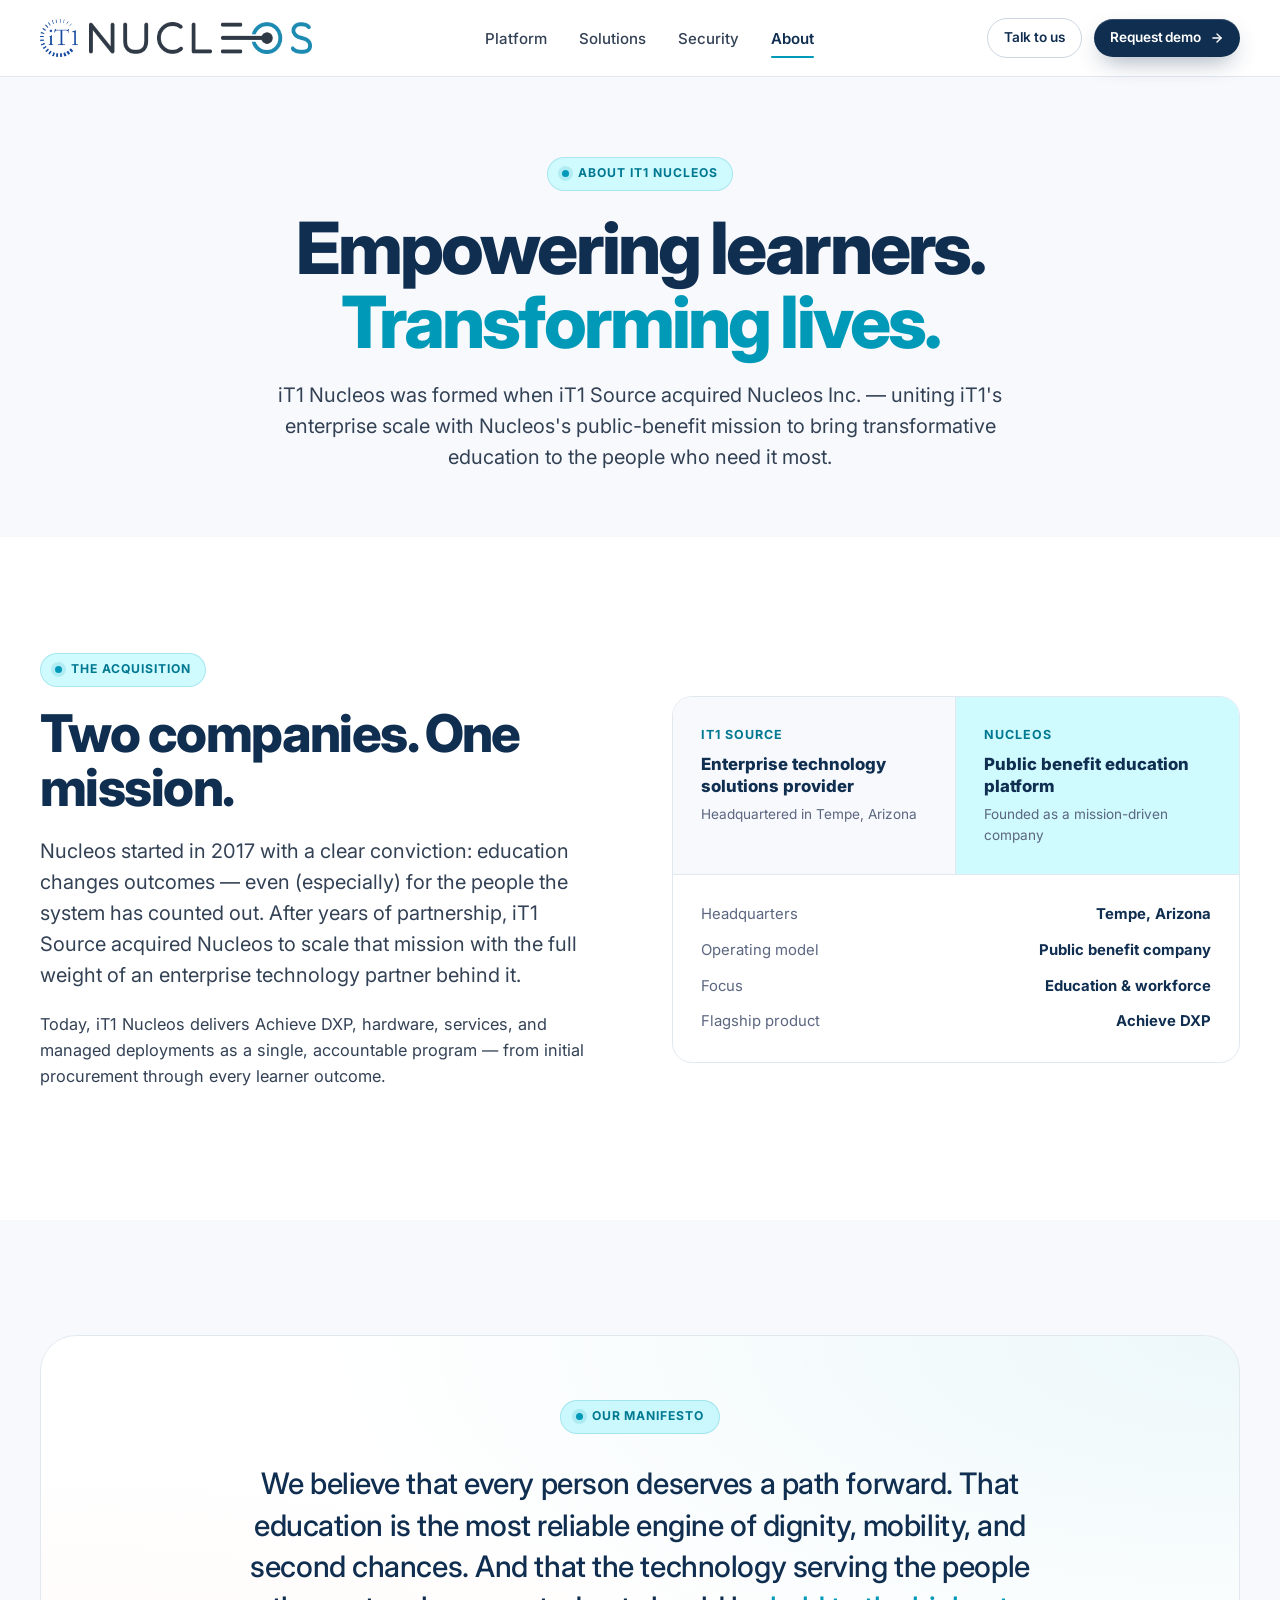
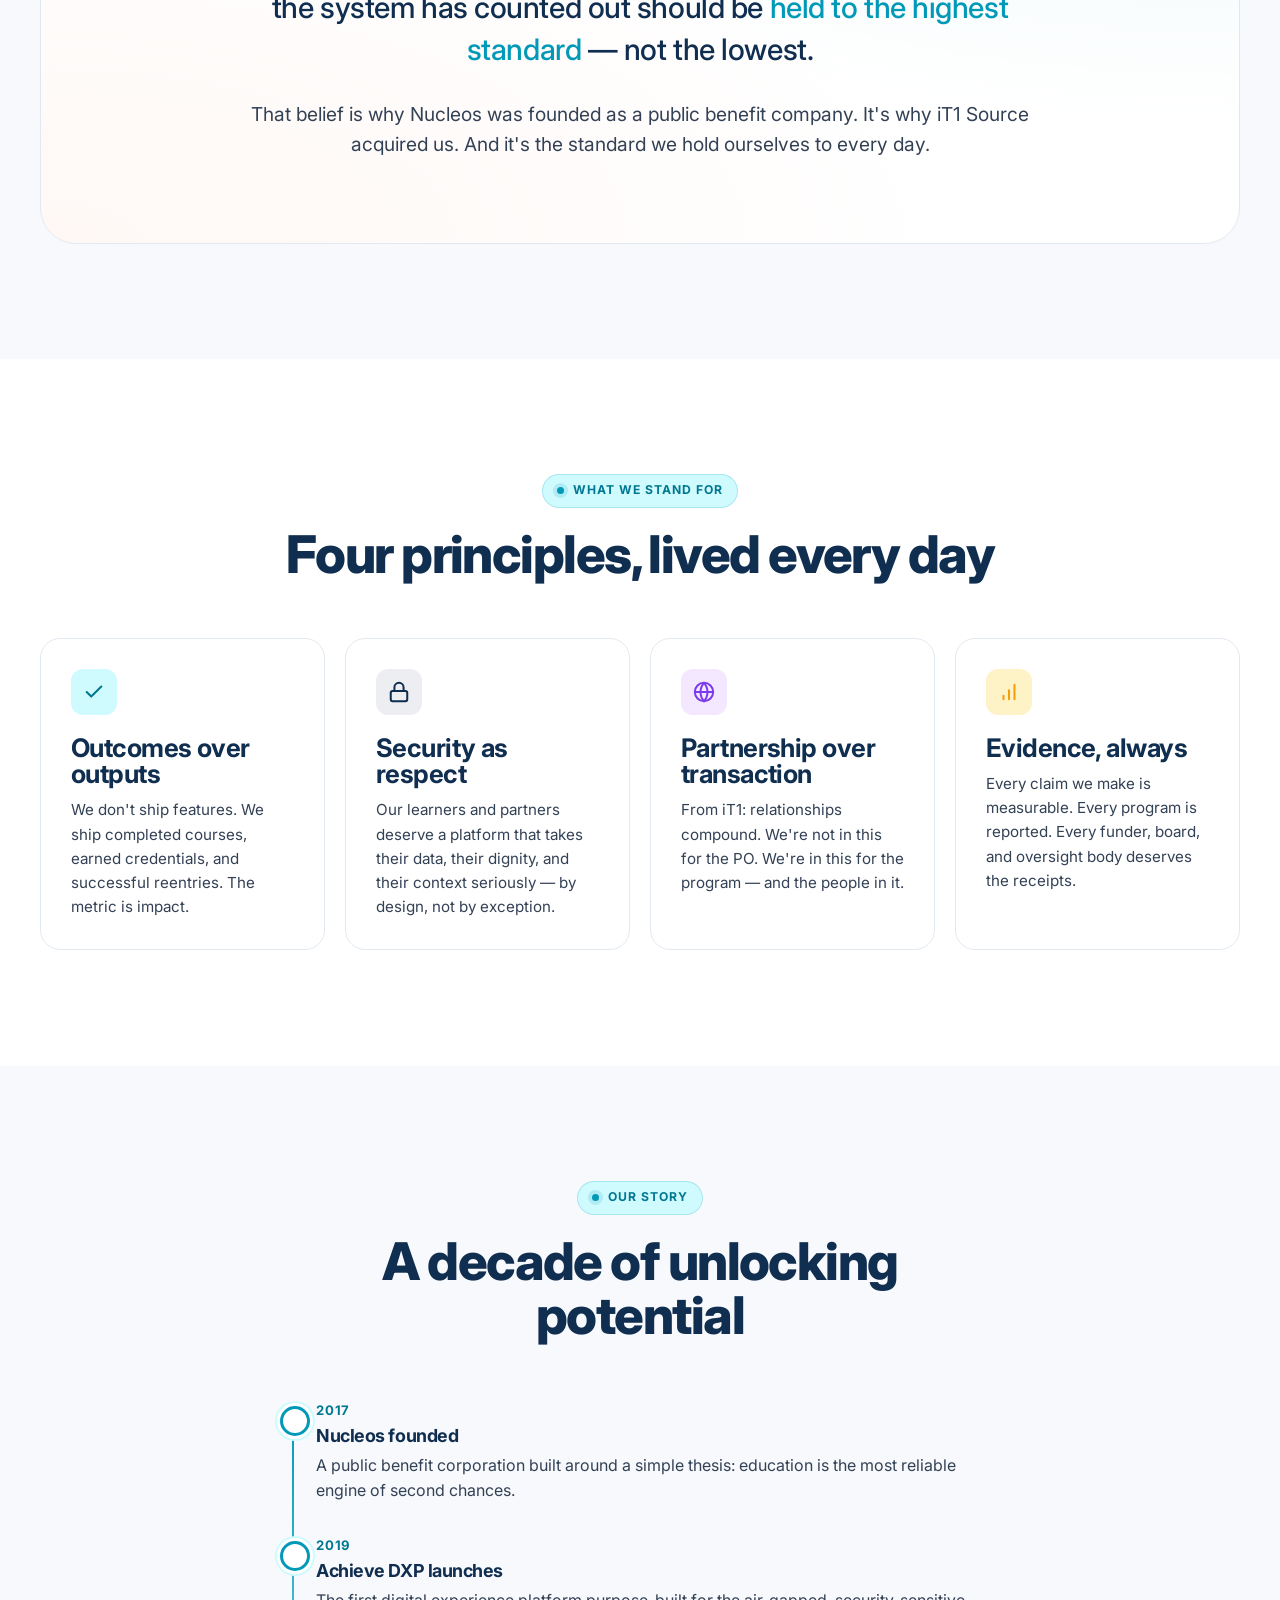
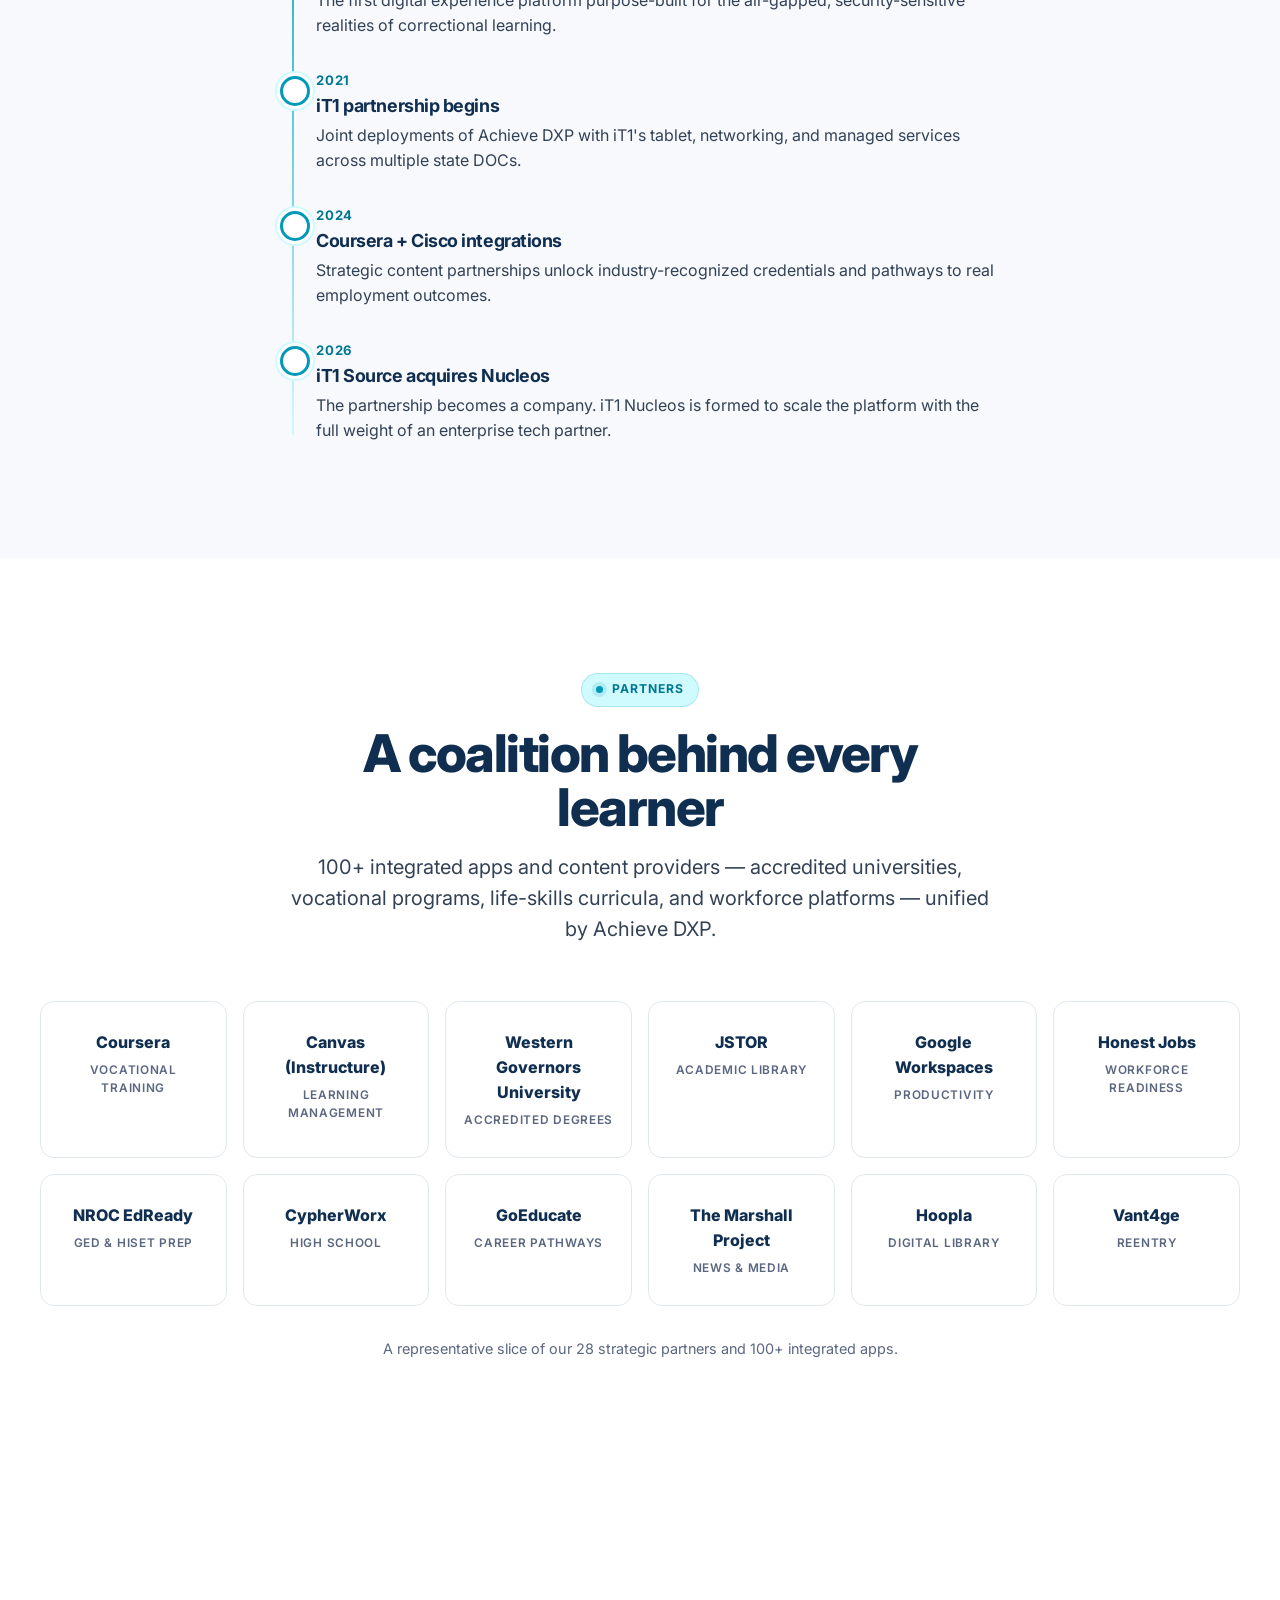
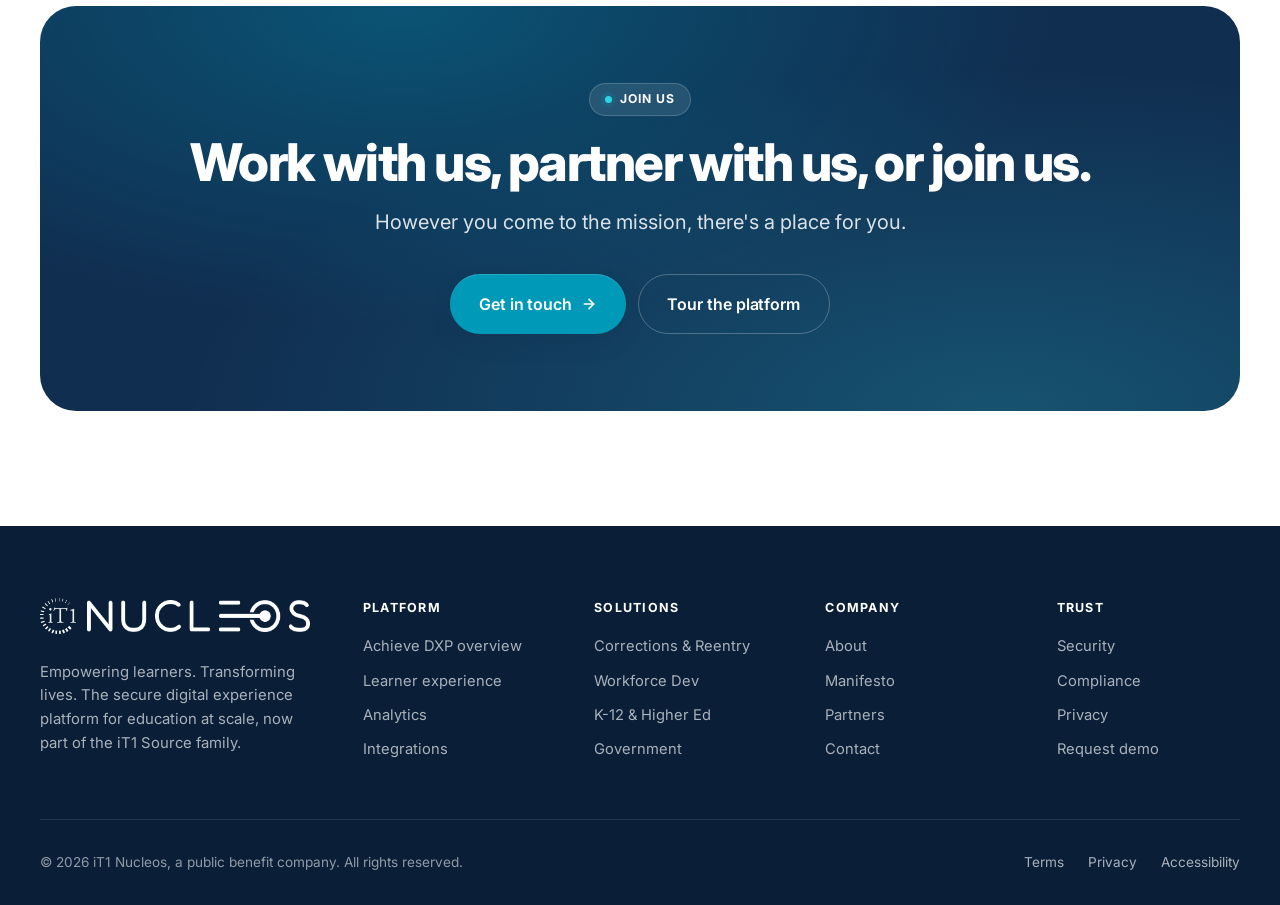
==== about.html @ 2f6cac0c "Initial commit: iT1 Nucleos marketing site - 6 pages (home, platform, solutions, security, about, co" ====
<!doctype html>
<html lang="en">
<head>
<meta charset="utf-8" />
<meta name="viewport" content="width=device-width, initial-scale=1" />
<title>About — iT1 Nucleos</title>
<meta name="description" content="iT1 Nucleos was formed when iT1 Source acquired Nucleos Inc. — combining enterprise scale with a public-benefit mission." />
<link rel="preconnect" href="https://fonts.googleapis.com" />
<link rel="preconnect" href="https://fonts.gstatic.com" crossorigin />
<link rel="stylesheet" href="https://fonts.googleapis.com/css2?family=Inter:wght@400;500;600;700;800&display=swap" />
<link rel="stylesheet" href="assets/css/styles.css" />
<link rel="icon" type="image/png" href="assets/images/nucleos-logo-official.png" />
</head>
<body>
<div class="nav-wrap">
  <nav class="container nav" aria-label="Primary">
    <a class="brand" href="index.html" aria-label="iT1 Nucleos">
      <img class="brand-it1" src="assets/images/it1-logo.png" alt="iT1" />
      <img class="brand-logo" src="assets/images/nucleos-logo-official.png" alt="Nucleos" />
    </a>
    <ul class="nav-links">
      <li><a href="platform.html">Platform</a></li>
      <li><a href="solutions.html">Solutions</a></li>
      <li><a href="security.html">Security</a></li>
      <li><a href="about.html" class="active">About</a></li>
    </ul>
    <div class="nav-cta">
      <a class="btn btn-ghost btn-sm" href="contact.html">Talk to us</a>
      <a class="btn btn-primary btn-sm" href="contact.html#demo">Request demo
        <svg class="arrow" width="14" height="14" viewBox="0 0 24 24" fill="none" stroke="currentColor" stroke-width="2.4" stroke-linecap="round" stroke-linejoin="round"><line x1="5" y1="12" x2="19" y2="12"/><polyline points="12 5 19 12 12 19"/></svg>
      </a>
      <button class="menu-toggle" data-menu-toggle aria-label="Open menu">
        <svg width="20" height="20" viewBox="0 0 24 24" fill="none" stroke="currentColor" stroke-width="2.4" stroke-linecap="round"><line x1="3" y1="6" x2="21" y2="6"/><line x1="3" y1="12" x2="21" y2="12"/><line x1="3" y1="18" x2="21" y2="18"/></svg>
      </button>
    </div>
  </nav>
</div>

<aside class="mobile-panel" data-mobile-panel>
  <button class="close" data-mobile-close aria-label="Close menu">
    <svg width="20" height="20" viewBox="0 0 24 24" fill="none" stroke="currentColor" stroke-width="2.4" stroke-linecap="round"><line x1="18" y1="6" x2="6" y2="18"/><line x1="6" y1="6" x2="18" y2="18"/></svg>
  </button>
  <a href="platform.html">Platform</a>
  <a href="solutions.html">Solutions</a>
  <a href="security.html">Security</a>
  <a href="about.html">About</a>
  <a href="contact.html">Contact</a>
  <a class="btn btn-primary" href="contact.html#demo">Request demo</a>
</aside>
<section class="page-head">
  <div class="container">
    <span class="eyebrow"><span class="dot"></span> About iT1 Nucleos</span>
    <h1 style="margin-top:1.25rem">Empowering learners.<br/><span class="teal">Transforming lives.</span></h1>
    <p class="lead">iT1 Nucleos was formed when iT1 Source acquired Nucleos Inc. — uniting iT1's enterprise scale with Nucleos's public-benefit mission to bring transformative education to the people who need it most.</p>
  </div>
</section>

<section class="section">
  <div class="container">
    <div class="split reveal">
      <div>
        <span class="eyebrow"><span class="dot"></span> The acquisition</span>
        <h2 style="margin-top:1.25rem">Two companies. One mission.</h2>
        <p class="lead" style="margin-top:1.25rem">Nucleos started in 2017 with a clear conviction: education changes outcomes — even (especially) for the people the system has counted out. After years of partnership, iT1 Source acquired Nucleos to scale that mission with the full weight of an enterprise technology partner behind it.</p>
        <p style="color:var(--ink-soft);margin-top:1.25rem;font-size:1.02rem;line-height:1.6">Today, iT1 Nucleos delivers Achieve DXP, hardware, services, and managed deployments as a single, accountable program — from initial procurement through every learner outcome.</p>
      </div>

      <div class="card" style="padding:0;overflow:hidden">
        <div style="display:grid;grid-template-columns:1fr 1fr;border-bottom:1px solid var(--line)">
          <div style="padding:1.75rem;border-right:1px solid var(--line);background:var(--bg-soft)">
            <div style="font-size:0.78rem;color:var(--brand-teal-deep);font-weight:700;letter-spacing:0.08em;text-transform:uppercase;margin-bottom:0.6rem">iT1 Source</div>
            <div style="font-weight:800;color:var(--navy);font-size:1.05rem;line-height:1.3">Enterprise technology solutions provider</div>
            <div style="color:var(--ink-mute);font-size:0.85rem;margin-top:0.4rem">Headquartered in Tempe, Arizona</div>
          </div>
          <div style="padding:1.75rem;background:var(--brand-teal-tint)">
            <div style="font-size:0.78rem;color:var(--brand-teal-deep);font-weight:700;letter-spacing:0.08em;text-transform:uppercase;margin-bottom:0.6rem">Nucleos</div>
            <div style="font-weight:800;color:var(--navy);font-size:1.05rem;line-height:1.3">Public benefit education platform</div>
            <div style="color:var(--ink-mute);font-size:0.85rem;margin-top:0.4rem">Founded as a mission-driven company</div>
          </div>
        </div>
        <div style="padding:1.75rem;display:flex;flex-direction:column;gap:0.8rem">
          <div style="display:flex;justify-content:space-between;font-size:0.93rem"><span class="text-mute">Headquarters</span><span style="font-weight:700;color:var(--navy)">Tempe, Arizona</span></div>
          <div style="display:flex;justify-content:space-between;font-size:0.93rem"><span class="text-mute">Operating model</span><span style="font-weight:700;color:var(--navy)">Public benefit company</span></div>
          <div style="display:flex;justify-content:space-between;font-size:0.93rem"><span class="text-mute">Focus</span><span style="font-weight:700;color:var(--navy)">Education &amp; workforce</span></div>
          <div style="display:flex;justify-content:space-between;font-size:0.93rem"><span class="text-mute">Flagship product</span><span style="font-weight:700;color:var(--navy)">Achieve DXP</span></div>
        </div>
      </div>
    </div>
  </div>
</section>

<section class="section bg-soft" id="manifesto">
  <div class="container">
    <div class="showcase reveal" style="text-align:center;background:white">
      <span class="eyebrow"><span class="dot"></span> Our manifesto</span>
      <div style="max-width:780px;margin:1.5rem auto 0;position:relative">
        <p style="font-size:clamp(1.3rem, 2.6vw, 1.85rem);line-height:1.4;font-weight:500;letter-spacing:-0.015em;color:var(--navy)">
          We believe that every person deserves a path forward. That education is the most reliable engine of dignity, mobility, and second chances. And that the technology serving the people the system has counted out should be <span class="teal">held to the highest standard</span> — not the lowest.
        </p>
        <p style="font-size:clamp(1.05rem, 2vw, 1.2rem);line-height:1.55;color:var(--ink-soft);margin-top:1.5rem">
          That belief is why Nucleos was founded as a public benefit company. It's why iT1 Source acquired us. And it's the standard we hold ourselves to every day.
        </p>
      </div>
    </div>
  </div>
</section>

<section class="section">
  <div class="container">
    <div class="section-head reveal">
      <span class="eyebrow"><span class="dot"></span> What we stand for</span>
      <h2 style="margin-top:1.25rem">Four principles, lived every day</h2>
    </div>

    <div class="cards cards-4 reveal">
      <article class="card"><div class="card-icon"><svg width="22" height="22" viewBox="0 0 24 24" fill="none" stroke="currentColor" stroke-width="2.2" stroke-linecap="round" stroke-linejoin="round"><polyline points="20 6 9 17 4 12"/></svg></div><h3>Outcomes over outputs</h3><p>We don't ship features. We ship completed courses, earned credentials, and successful reentries. The metric is impact.</p></article>
      <article class="card"><div class="card-icon navy"><svg width="22" height="22" viewBox="0 0 24 24" fill="none" stroke="currentColor" stroke-width="2.2" stroke-linecap="round" stroke-linejoin="round"><rect x="3" y="11" width="18" height="11" rx="2"/><path d="M7 11V7a5 5 0 0110 0v4"/></svg></div><h3>Security as respect</h3><p>Our learners and partners deserve a platform that takes their data, their dignity, and their context seriously — by design, not by exception.</p></article>
      <article class="card"><div class="card-icon violet"><svg width="22" height="22" viewBox="0 0 24 24" fill="none" stroke="currentColor" stroke-width="2.2" stroke-linecap="round" stroke-linejoin="round"><circle cx="12" cy="12" r="10"/><path d="M2 12h20"/><path d="M12 2a15 15 0 010 20"/><path d="M12 2a15 15 0 000 20"/></svg></div><h3>Partnership over transaction</h3><p>From iT1: relationships compound. We're not in this for the PO. We're in this for the program — and the people in it.</p></article>
      <article class="card"><div class="card-icon gold"><svg width="22" height="22" viewBox="0 0 24 24" fill="none" stroke="currentColor" stroke-width="2.2" stroke-linecap="round" stroke-linejoin="round"><line x1="12" y1="20" x2="12" y2="10"/><line x1="18" y1="20" x2="18" y2="4"/><line x1="6" y1="20" x2="6" y2="16"/></svg></div><h3>Evidence, always</h3><p>Every claim we make is measurable. Every program is reported. Every funder, board, and oversight body deserves the receipts.</p></article>
    </div>
  </div>
</section>

<section class="section bg-soft">
  <div class="container">
    <div class="section-head reveal">
      <span class="eyebrow"><span class="dot"></span> Our story</span>
      <h2 style="margin-top:1.25rem">A decade of unlocking potential</h2>
    </div>

    <div style="max-width:720px;margin:0 auto" class="reveal">
      <div class="timeline">
        <div class="tl-item"><div class="tl-date">2017</div><h4>Nucleos founded</h4><p>A public benefit corporation built around a simple thesis: education is the most reliable engine of second chances.</p></div>
        <div class="tl-item"><div class="tl-date">2019</div><h4>Achieve DXP launches</h4><p>The first digital experience platform purpose-built for the air-gapped, security-sensitive realities of correctional learning.</p></div>
        <div class="tl-item"><div class="tl-date">2021</div><h4>iT1 partnership begins</h4><p>Joint deployments of Achieve DXP with iT1's tablet, networking, and managed services across multiple state DOCs.</p></div>
        <div class="tl-item"><div class="tl-date">2024</div><h4>Coursera + Cisco integrations</h4><p>Strategic content partnerships unlock industry-recognized credentials and pathways to real employment outcomes.</p></div>
        <div class="tl-item"><div class="tl-date">2026</div><h4>iT1 Source acquires Nucleos</h4><p>The partnership becomes a company. iT1 Nucleos is formed to scale the platform with the full weight of an enterprise tech partner.</p></div>
      </div>
    </div>
  </div>
</section>

<section class="section" id="partners">
  <div class="container">
    <div class="section-head" data-reveal="up">
      <span class="eyebrow"><span class="dot"></span> Partners</span>
      <h2 style="margin-top:1.25rem">A coalition behind every learner</h2>
      <p class="lead">100+ integrated apps and content providers — accredited universities, vocational programs, life-skills curricula, and workforce platforms — unified by Achieve DXP.</p>
    </div>
    <div class="partners-grid" data-stagger>
      <div class="partner"><div class="p-name">Coursera</div><div class="p-type">Vocational training</div></div>
      <div class="partner"><div class="p-name">Canvas (Instructure)</div><div class="p-type">Learning management</div></div>
      <div class="partner"><div class="p-name">Western Governors University</div><div class="p-type">Accredited degrees</div></div>
      <div class="partner"><div class="p-name">JSTOR</div><div class="p-type">Academic library</div></div>
      <div class="partner"><div class="p-name">Google Workspaces</div><div class="p-type">Productivity</div></div>
      <div class="partner"><div class="p-name">Honest Jobs</div><div class="p-type">Workforce readiness</div></div>
      <div class="partner"><div class="p-name">NROC EdReady</div><div class="p-type">GED &amp; HiSET prep</div></div>
      <div class="partner"><div class="p-name">CypherWorx</div><div class="p-type">High school</div></div>
      <div class="partner"><div class="p-name">GoEducate</div><div class="p-type">Career pathways</div></div>
      <div class="partner"><div class="p-name">The Marshall Project</div><div class="p-type">News &amp; media</div></div>
      <div class="partner"><div class="p-name">Hoopla</div><div class="p-type">Digital library</div></div>
      <div class="partner"><div class="p-name">Vant4ge</div><div class="p-type">Reentry</div></div>
    </div>
    <p style="text-align:center;margin-top:2rem;color:var(--ink-mute);font-size:0.9rem">A representative slice of our 28 strategic partners and 100+ integrated apps.</p>
  </div>
</section>

<section class="section">
  <div class="container">
    <div class="cta-banner reveal">
      <span class="eyebrow"><span class="dot"></span> Join us</span>
      <h2 style="margin-top:1.25rem">Work with us, partner with us, or join us.</h2>
      <p class="lead">However you come to the mission, there's a place for you.</p>
      <div class="cta-actions">
        <a class="btn btn-primary btn-lg" href="contact.html">Get in touch <svg class="arrow" width="16" height="16" viewBox="0 0 24 24" fill="none" stroke="currentColor" stroke-width="2.4" stroke-linecap="round" stroke-linejoin="round"><line x1="5" y1="12" x2="19" y2="12"/><polyline points="12 5 19 12 12 19"/></svg></a>
        <a class="btn btn-ghost btn-lg" href="platform.html">Tour the platform</a>
      </div>
    </div>
  </div>
</section>
<footer class="footer">
  <div class="container">
    <div class="footer-grid">
      <div class="footer-brand">
        <a class="brand" href="index.html" aria-label="iT1 Nucleos">
          <img class="brand-it1" src="assets/images/it1-logo.png" alt="iT1" />
          <img class="brand-logo" src="assets/images/nucleos-logo-official.png" alt="Nucleos" />
        </a>
        <p>Empowering learners. Transforming lives. The secure digital experience platform for education at scale, now part of the iT1 Source family.</p>
      </div>
      <div class="footer-col"><h5>Platform</h5><ul><li><a href="platform.html">Achieve DXP overview</a></li><li><a href="platform.html#learner">Learner experience</a></li><li><a href="platform.html#analytics">Analytics</a></li><li><a href="platform.html#integrations">Integrations</a></li></ul></div>
      <div class="footer-col"><h5>Solutions</h5><ul><li><a href="solutions.html#corrections">Corrections &amp; Reentry</a></li><li><a href="solutions.html#workforce">Workforce Dev</a></li><li><a href="solutions.html#education">K-12 &amp; Higher Ed</a></li><li><a href="solutions.html#government">Government</a></li></ul></div>
      <div class="footer-col"><h5>Company</h5><ul><li><a href="about.html">About</a></li><li><a href="about.html#manifesto">Manifesto</a></li><li><a href="about.html#partners">Partners</a></li><li><a href="contact.html">Contact</a></li></ul></div>
      <div class="footer-col"><h5>Trust</h5><ul><li><a href="security.html">Security</a></li><li><a href="security.html#compliance">Compliance</a></li><li><a href="security.html#privacy">Privacy</a></li><li><a href="contact.html#demo">Request demo</a></li></ul></div>
    </div>
    <div class="footer-bottom"><span>&copy; 2026 iT1 Nucleos, a public benefit company. All rights reserved.</span><div class="legal"><a href="#">Terms</a><a href="#">Privacy</a><a href="#">Accessibility</a></div></div>
  </div>
</footer>

<script src="assets/js/main.js"></script>
</body>
</html>
---- assets/css/styles.css ----
/* =============================================================
   iT1 Nucleos — Modern Design System
   Bright, trustworthy, mission-driven
   ============================================================= */

:root {
  /* Backgrounds */
  --bg: #ffffff;
  --bg-soft: #f7f9fc;
  --bg-muted: #eef2f7;
  --bg-tint: #ecfeff;

  /* Text */
  --ink: #0b1220;
  --ink-2: #1e293b;
  --ink-soft: #334155;
  --ink-mute: #5b6680;
  --ink-faint: #94a3b8;

  /* Brand — Nucleos teal */
  --teal: #0099b8;
  --teal-deep: #007891;
  --teal-soft: #2dd4e5;
  --teal-tint: #cffafe;

  /* Brand — Achieve DXP */
  --dxp-teal: #119a96;
  --dxp-orange: #ef6c3a;
  --dxp-orange-soft: #f9a26c;

  /* Navy */
  --navy: #102e50;
  --navy-2: #1c3f6b;
  --navy-deep: #0a1f37;

  /* Accents */
  --emerald: #10b981;
  --rose: #f43f5e;
  --violet: #7c3aed;
  --amber: #f59e0b;

  /* Lines & shadows */
  --line: #e2e8f0;
  --line-strong: #cbd5e1;
  --shadow-xs: 0 1px 2px rgba(15, 23, 42, 0.04);
  --shadow-sm: 0 1px 3px rgba(15, 23, 42, 0.06), 0 1px 2px rgba(15, 23, 42, 0.04);
  --shadow: 0 6px 16px -4px rgba(15, 23, 42, 0.08), 0 2px 4px rgba(15, 23, 42, 0.04);
  --shadow-md: 0 12px 30px -8px rgba(15, 23, 42, 0.12), 0 4px 8px -2px rgba(15, 23, 42, 0.06);
  --shadow-lg: 0 25px 50px -12px rgba(16, 46, 80, 0.22);
  --shadow-xl: 0 35px 70px -18px rgba(16, 46, 80, 0.32);

  /* Gradients */
  --grad-hero: radial-gradient(ellipse 80% 50% at 70% 0%, rgba(0, 153, 184, 0.08), transparent 70%),
               radial-gradient(ellipse 60% 50% at 0% 60%, rgba(239, 108, 58, 0.05), transparent 70%);
  --grad-warm: linear-gradient(135deg, #ef6c3a 0%, #f59e0b 100%);
  --grad-teal: linear-gradient(135deg, #2dd4e5 0%, #0099b8 100%);
  --grad-navy: linear-gradient(135deg, #102e50 0%, #1c3f6b 100%);

  /* Shape */
  --r-xs: 6px;
  --r-sm: 10px;
  --r-md: 14px;
  --r-lg: 20px;
  --r-xl: 28px;
  --r-2xl: 36px;

  /* Layout */
  --container: 1280px;
  --container-narrow: 980px;
  --pad: clamp(1.25rem, 4vw, 2.5rem);

  /* Type */
  --font-sans: "Inter", system-ui, -apple-system, "Segoe UI", Roboto, sans-serif;
  --font-display: "Inter", system-ui, sans-serif;
}

* { box-sizing: border-box; }
html { scroll-behavior: smooth; }

body {
  margin: 0;
  font-family: var(--font-sans);
  background: var(--bg);
  color: var(--ink);
  -webkit-font-smoothing: antialiased;
  text-rendering: optimizeLegibility;
  line-height: 1.55;
  overflow-x: hidden;
}

img, svg { max-width: 100%; display: block; }
a { color: var(--teal); text-decoration: none; transition: color 160ms; }
a:hover { color: var(--teal-deep); }
button { font-family: inherit; cursor: pointer; }
::selection { background: var(--teal-tint); color: var(--navy); }

/* =============================================================
   LAYOUT
   ============================================================= */
.container {
  width: 100%;
  max-width: var(--container);
  margin: 0 auto;
  padding-inline: var(--pad);
}
.container-narrow {
  width: 100%;
  max-width: var(--container-narrow);
  margin: 0 auto;
  padding-inline: var(--pad);
}

.section {
  padding-block: clamp(4rem, 9vw, 7.5rem);
  position: relative;
}
.section-tight { padding-block: clamp(2.5rem, 5vw, 4rem); }
.bg-soft { background: var(--bg-soft); }
.bg-tint { background: var(--bg-tint); }
.bg-navy { background: var(--navy); color: white; }

/* =============================================================
   NAV
   ============================================================= */
.nav-wrap {
  position: sticky;
  top: 0;
  z-index: 100;
  background: rgba(255, 255, 255, 0.88);
  backdrop-filter: saturate(180%) blur(20px);
  -webkit-backdrop-filter: saturate(180%) blur(20px);
  border-bottom: 1px solid var(--line);
}

.nav {
  display: flex;
  align-items: center;
  justify-content: space-between;
  height: 76px;
  gap: 2rem;
}

.brand {
  display: inline-flex;
  align-items: center;
  gap: 0.7rem;
  text-decoration: none;
  color: var(--navy);
}

.brand-tag {
  display: inline-flex;
  align-items: center;
  padding: 0.36rem 0.6rem;
  background: var(--navy);
  color: white;
  border-radius: 6px;
  font-weight: 800;
  font-size: 0.7rem;
  letter-spacing: 0.14em;
  text-transform: uppercase;
  line-height: 1;
  flex-shrink: 0;
}

.brand-logo { height: 32px; width: auto; display: block; }

.nav-links {
  display: flex;
  gap: 2rem;
  align-items: center;
  list-style: none;
  margin: 0;
  padding: 0;
}

.nav-links a {
  font-size: 0.94rem;
  color: var(--ink-soft);
  font-weight: 500;
  position: relative;
  padding: 0.5rem 0;
}
.nav-links a:hover { color: var(--navy); }
.nav-links a.active { color: var(--navy); font-weight: 600; }
.nav-links a.active::after {
  content: "";
  position: absolute;
  left: 0; right: 0; bottom: -2px;
  height: 2px;
  border-radius: 2px;
  background: var(--teal);
}

.nav-cta { display: flex; gap: 0.75rem; align-items: center; }

.menu-toggle {
  display: none;
  width: 44px; height: 44px;
  border-radius: 10px;
  background: var(--bg-muted);
  border: 1px solid var(--line);
  color: var(--navy);
  align-items: center;
  justify-content: center;
}

/* =============================================================
   BUTTONS
   ============================================================= */
.btn {
  display: inline-flex;
  align-items: center;
  gap: 0.55rem;
  padding: 0.85rem 1.5rem;
  border-radius: 999px;
  font-weight: 600;
  font-size: 0.93rem;
  letter-spacing: -0.005em;
  transition: transform 180ms ease, box-shadow 220ms ease, background 220ms ease, color 200ms;
  border: 0;
  white-space: nowrap;
  text-decoration: none;
}

.btn-primary {
  background: var(--navy);
  color: white;
  box-shadow: 0 1px 0 rgba(255, 255, 255, 0.15) inset, 0 10px 25px -8px rgba(16, 46, 80, 0.45);
}
.btn-primary:hover {
  background: var(--navy-2);
  color: white;
  transform: translateY(-1px);
  box-shadow: 0 1px 0 rgba(255, 255, 255, 0.18) inset, 0 16px 32px -10px rgba(16, 46, 80, 0.55);
}

.btn-teal {
  background: var(--teal);
  color: white;
  box-shadow: 0 10px 25px -8px rgba(0, 153, 184, 0.45);
}
.btn-teal:hover {
  background: var(--teal-deep);
  color: white;
  transform: translateY(-1px);
  box-shadow: 0 16px 32px -10px rgba(0, 153, 184, 0.55);
}

.btn-ghost {
  background: transparent;
  color: var(--navy);
  border: 1px solid var(--line-strong);
}
.btn-ghost:hover {
  background: white;
  color: var(--navy);
  border-color: var(--ink-faint);
  box-shadow: var(--shadow-sm);
}

.btn-lg { padding: 1.05rem 1.8rem; font-size: 1rem; }
.btn-sm { padding: 0.55rem 1rem; font-size: 0.85rem; }
.btn .arrow { transition: transform 220ms; }
.btn:hover .arrow { transform: translateX(3px); }

/* =============================================================
   TYPOGRAPHY
   ============================================================= */
.eyebrow {
  display: inline-flex;
  align-items: center;
  gap: 0.55rem;
  padding: 0.4rem 0.9rem;
  border-radius: 999px;
  background: var(--teal-tint);
  border: 1px solid rgba(0, 153, 184, 0.2);
  color: var(--teal-deep);
  font-size: 0.76rem;
  font-weight: 700;
  letter-spacing: 0.08em;
  text-transform: uppercase;
}

.eyebrow.warm {
  background: #fef3eb;
  border-color: rgba(239, 108, 58, 0.22);
  color: var(--dxp-orange);
}

.eyebrow .dot {
  width: 7px; height: 7px;
  border-radius: 50%;
  background: var(--teal);
  box-shadow: 0 0 0 4px rgba(0, 153, 184, 0.15);
  animation: pulse 2.4s ease-in-out infinite;
}
.eyebrow.warm .dot {
  background: var(--dxp-orange);
  box-shadow: 0 0 0 4px rgba(239, 108, 58, 0.18);
}
@keyframes pulse {
  0%, 100% { opacity: 1; transform: scale(1); }
  50% { opacity: 0.65; transform: scale(1.15); }
}

h1, h2, h3, h4 {
  font-family: var(--font-display);
  font-weight: 800;
  letter-spacing: -0.025em;
  line-height: 1.04;
  margin: 0;
  color: var(--navy);
}

h1 {
  font-size: clamp(2.5rem, 6vw, 4.5rem);
  letter-spacing: -0.04em;
}
h2 {
  font-size: clamp(2rem, 4.6vw, 3.25rem);
  letter-spacing: -0.03em;
  line-height: 1.05;
}
h3 {
  font-size: clamp(1.3rem, 2.4vw, 1.6rem);
  letter-spacing: -0.02em;
  font-weight: 700;
}
h4 {
  font-size: 1.12rem;
  font-weight: 700;
}

.lead {
  font-size: clamp(1.08rem, 1.6vw, 1.25rem);
  color: var(--ink-soft);
  line-height: 1.55;
  max-width: 62ch;
}

.text-mute { color: var(--ink-mute); }
.text-soft { color: var(--ink-soft); }
.teal { color: var(--teal); }
.orange { color: var(--dxp-orange); }
.navy-text { color: var(--navy); }

.brand-gradient {
  background: linear-gradient(135deg, var(--teal) 0%, var(--navy) 70%);
  background-clip: text;
  -webkit-background-clip: text;
  color: transparent;
  -webkit-text-fill-color: transparent;
}

.warm-gradient {
  background: var(--grad-warm);
  background-clip: text;
  -webkit-background-clip: text;
  color: transparent;
  -webkit-text-fill-color: transparent;
}

.section-head {
  max-width: 720px;
  margin: 0 auto 3.5rem;
  text-align: center;
}
.section-head h2 { margin-bottom: 1rem; }
.section-head .lead { margin: 0 auto; }
.section-head.left { text-align: left; margin: 0 0 3rem; }
.section-head.left .lead { margin: 0; }

/* =============================================================
   HERO
   ============================================================= */
.hero {
  position: relative;
  padding-top: clamp(3rem, 7vw, 5.5rem);
  padding-bottom: clamp(4rem, 8vw, 6.5rem);
  overflow: hidden;
  isolation: isolate;
  background: white;
}
.hero::before {
  content: "";
  position: absolute;
  inset: 0;
  background: var(--grad-hero);
  z-index: -2;
}
.hero::after {
  content: "";
  position: absolute;
  inset: 0;
  background-image:
    linear-gradient(rgba(16, 46, 80, 0.04) 1px, transparent 1px),
    linear-gradient(90deg, rgba(16, 46, 80, 0.04) 1px, transparent 1px);
  background-size: 60px 60px;
  mask-image: radial-gradient(ellipse at 50% 30%, black 25%, transparent 70%);
  -webkit-mask-image: radial-gradient(ellipse at 50% 30%, black 25%, transparent 70%);
  z-index: -1;
  opacity: 0.6;
}

.hero-grid {
  display: grid;
  grid-template-columns: 1.08fr 0.92fr;
  gap: clamp(2rem, 5vw, 4.5rem);
  align-items: center;
}

.hero-copy h1 { margin-top: 1.25rem; margin-bottom: 1.5rem; }
.hero-actions {
  display: flex;
  gap: 0.75rem;
  margin-top: 2rem;
  flex-wrap: wrap;
}

.hero-trust {
  display: flex;
  gap: 2rem;
  margin-top: 2.75rem;
  flex-wrap: wrap;
  padding-top: 2rem;
  border-top: 1px solid var(--line);
}

.hero-trust-item {
  display: flex;
  flex-direction: column;
  gap: 0.25rem;
}
.hero-trust-item .num {
  font-size: 1.7rem;
  font-weight: 800;
  letter-spacing: -0.03em;
  color: var(--navy);
  line-height: 1;
}
.hero-trust-item .lbl {
  font-size: 0.78rem;
  color: var(--ink-mute);
  text-transform: uppercase;
  letter-spacing: 0.08em;
  font-weight: 600;
}

/* Hero photo */
.hero-photo {
  position: relative;
  border-radius: var(--r-xl);
  overflow: hidden;
  box-shadow: var(--shadow-xl);
  aspect-ratio: 4 / 5;
  max-width: 540px;
  margin-left: auto;
}
.hero-photo img {
  width: 100%;
  height: 100%;
  object-fit: cover;
}
.hero-photo-overlay {
  position: absolute;
  inset: 0;
  background: linear-gradient(180deg, transparent 50%, rgba(16, 46, 80, 0.65) 100%);
  pointer-events: none;
}
.hero-photo-caption {
  position: absolute;
  left: 1.5rem;
  bottom: 1.5rem;
  right: 1.5rem;
  color: white;
  display: flex;
  align-items: flex-end;
  justify-content: space-between;
  gap: 1rem;
}
.hero-photo-caption .h {
  font-weight: 700;
  font-size: 1rem;
  margin-bottom: 0.2rem;
}
.hero-photo-caption .s {
  font-size: 0.83rem;
  opacity: 0.85;
}

.hero-photo-stat {
  background: white;
  color: var(--navy);
  padding: 0.85rem 1.1rem;
  border-radius: 14px;
  text-align: right;
  box-shadow: var(--shadow);
  min-width: 130px;
}
.hero-photo-stat .num {
  font-size: 1.3rem;
  font-weight: 800;
  color: var(--teal);
  letter-spacing: -0.02em;
  line-height: 1;
}
.hero-photo-stat .lbl {
  font-size: 0.72rem;
  color: var(--ink-mute);
  text-transform: uppercase;
  letter-spacing: 0.06em;
  font-weight: 600;
  margin-top: 0.3rem;
}

/* Floating DXP badge over photo */
.hero-photo-badge {
  position: absolute;
  top: -22px;
  right: -22px;
  background: white;
  border-radius: 16px;
  box-shadow: var(--shadow-lg);
  padding: 0.85rem 1rem;
  display: inline-flex;
  align-items: center;
  gap: 0.55rem;
  z-index: 2;
}
.hero-photo-badge img { height: 26px; width: auto; }

@media (max-width: 900px) {
  .hero-grid { grid-template-columns: 1fr; }
  .hero-photo { max-width: 100%; margin: 2rem auto 0; aspect-ratio: 16 / 11; }
}

/* =============================================================
   PROOF STRIP (logos)
   ============================================================= */
.proof-strip {
  display: grid;
  grid-template-columns: repeat(6, 1fr);
  gap: 2rem;
  align-items: center;
  padding: 2rem 0;
  border-top: 1px solid var(--line);
  border-bottom: 1px solid var(--line);
}
@media (max-width: 800px) {
  .proof-strip { grid-template-columns: repeat(3, 1fr); gap: 1.5rem; }
}
.proof-strip .lg {
  color: var(--ink-mute);
  font-weight: 700;
  font-size: 1rem;
  letter-spacing: -0.01em;
  text-align: center;
  opacity: 0.65;
  transition: opacity 200ms, color 200ms;
}
.proof-strip .lg:hover { opacity: 1; color: var(--navy); }

/* =============================================================
   VALUE PROP (3-step like reference)
   ============================================================= */
.values {
  display: grid;
  grid-template-columns: repeat(3, 1fr);
  gap: 1.5rem;
}
@media (max-width: 900px) { .values { grid-template-columns: 1fr; } }

.value {
  position: relative;
  padding: 2rem;
  background: white;
  border: 1px solid var(--line);
  border-radius: var(--r-lg);
  transition: transform 200ms, box-shadow 200ms, border-color 200ms;
}
.value:hover {
  transform: translateY(-3px);
  box-shadow: var(--shadow-md);
  border-color: var(--teal);
}
.value .num {
  display: inline-flex;
  align-items: center;
  justify-content: center;
  width: 40px; height: 40px;
  border-radius: 10px;
  background: var(--teal-tint);
  color: var(--teal-deep);
  font-weight: 800;
  font-size: 0.95rem;
  margin-bottom: 1.25rem;
}
.value h3 { margin-bottom: 0.65rem; }
.value p { color: var(--ink-soft); margin: 0; font-size: 0.97rem; line-height: 1.6; }

/* =============================================================
   ACHIEVE DXP SHOWCASE
   ============================================================= */
.dxp-showcase {
  position: relative;
  background: linear-gradient(180deg, var(--bg-soft) 0%, white 100%);
  border-radius: var(--r-2xl);
  border: 1px solid var(--line);
  overflow: hidden;
  padding: clamp(2.5rem, 5vw, 5rem);
}
.dxp-showcase::before {
  content: "";
  position: absolute;
  inset: 0;
  background: radial-gradient(ellipse at top right, rgba(0, 153, 184, 0.07), transparent 55%),
              radial-gradient(ellipse at bottom left, rgba(239, 108, 58, 0.05), transparent 55%);
  pointer-events: none;
}
.dxp-showcase-grid {
  display: grid;
  grid-template-columns: 1fr 1.15fr;
  gap: clamp(2rem, 5vw, 4rem);
  align-items: center;
  position: relative;
}
@media (max-width: 960px) { .dxp-showcase-grid { grid-template-columns: 1fr; } }

.dxp-product-logo { height: 56px; width: auto; margin-bottom: 1.75rem; }

/* =============================================================
   FEATURE GRID (numbered 01-07)
   ============================================================= */
.features {
  display: grid;
  grid-template-columns: repeat(3, 1fr);
  gap: 1.5rem;
}
@media (max-width: 960px) { .features { grid-template-columns: 1fr; } }

.feature {
  padding: 2.25rem 2rem;
  background: white;
  border: 1px solid var(--line);
  border-radius: var(--r-lg);
  transition: transform 200ms, box-shadow 200ms, border-color 200ms;
  position: relative;
  overflow: hidden;
}
.feature:hover {
  transform: translateY(-3px);
  box-shadow: var(--shadow-md);
  border-color: var(--teal);
}
.feature .f-num {
  font-size: 0.78rem;
  font-weight: 800;
  color: var(--teal-deep);
  letter-spacing: 0.08em;
  margin-bottom: 1rem;
  display: inline-block;
}
.feature .f-icon {
  width: 48px; height: 48px;
  border-radius: 12px;
  background: var(--teal-tint);
  color: var(--teal-deep);
  display: grid;
  place-items: center;
  margin-bottom: 1.25rem;
}
.feature h3 { margin-bottom: 0.65rem; color: var(--navy); }
.feature p { color: var(--ink-soft); margin: 0; font-size: 0.96rem; line-height: 1.6; }

.feature .f-icon.orange { background: #fef3eb; color: var(--dxp-orange); }
.feature .f-icon.violet { background: #f3e8ff; color: var(--violet); }
.feature .f-icon.emerald { background: #d1fae5; color: var(--emerald); }
.feature .f-icon.navy { background: rgba(16, 46, 80, 0.08); color: var(--navy); }
.feature .f-icon.amber { background: #fef3c7; color: var(--amber); }

/* =============================================================
   STATS (verified)
   ============================================================= */
.stats {
  display: grid;
  grid-template-columns: repeat(4, 1fr);
  gap: 0;
  border: 1px solid var(--line);
  border-radius: var(--r-lg);
  overflow: hidden;
  background: white;
  box-shadow: var(--shadow);
}
@media (max-width: 800px) { .stats { grid-template-columns: repeat(2, 1fr); } }
.stat {
  padding: 2.25rem 1.75rem;
  border-right: 1px solid var(--line);
}
.stat:last-child { border-right: 0; }
@media (max-width: 800px) {
  .stat { border-bottom: 1px solid var(--line); }
  .stat:nth-child(2n) { border-right: 0; }
  .stat:nth-last-child(-n+2) { border-bottom: 0; }
}
.stat .num {
  font-size: clamp(2.2rem, 4vw, 2.85rem);
  font-weight: 800;
  letter-spacing: -0.03em;
  color: var(--teal);
  display: block;
  line-height: 1;
}
.stat .lbl {
  margin-top: 0.7rem;
  font-size: 0.92rem;
  color: var(--ink-soft);
  line-height: 1.45;
}

/* =============================================================
   HUMAN TECH SECTION
   ============================================================= */
.humantech {
  position: relative;
  padding: clamp(2.5rem, 5vw, 4.5rem);
  border-radius: var(--r-2xl);
  background: linear-gradient(135deg, #1a1144 0%, #2a1a5e 50%, #3b2275 100%);
  color: white;
  overflow: hidden;
}
.humantech::before {
  content: "";
  position: absolute;
  inset: 0;
  background: radial-gradient(circle at 80% 20%, rgba(45, 212, 229, 0.18), transparent 50%),
              radial-gradient(circle at 20% 80%, rgba(167, 139, 250, 0.15), transparent 55%);
  pointer-events: none;
}
.humantech-grid {
  display: grid;
  grid-template-columns: 1fr 1.4fr;
  gap: clamp(2rem, 5vw, 4rem);
  align-items: center;
  position: relative;
}
@media (max-width: 900px) { .humantech-grid { grid-template-columns: 1fr; text-align: center; } }

.humantech-robot {
  position: relative;
  display: grid;
  place-items: center;
}
.humantech-robot img {
  max-width: 280px;
  width: 100%;
  height: auto;
  filter: drop-shadow(0 25px 60px rgba(45, 212, 229, 0.35));
  animation: bob 4s ease-in-out infinite;
}
@keyframes bob {
  0%, 100% { transform: translateY(0); }
  50% { transform: translateY(-10px); }
}

.humantech h2 { color: white; }
.humantech .lead { color: rgba(255, 255, 255, 0.78); }
.humantech .eyebrow {
  background: rgba(45, 212, 229, 0.15);
  border-color: rgba(45, 212, 229, 0.35);
  color: #67e8f9;
}
.humantech .eyebrow .dot {
  background: #67e8f9;
  box-shadow: 0 0 0 4px rgba(45, 212, 229, 0.2);
}
.humantech .quote-marks {
  font-family: Georgia, serif;
  font-size: 3.5rem;
  color: rgba(255, 255, 255, 0.4);
  line-height: 1;
  margin-bottom: 0.5rem;
}
.humantech-quote {
  font-size: clamp(1.25rem, 2.4vw, 1.65rem);
  font-weight: 500;
  letter-spacing: -0.015em;
  line-height: 1.4;
  margin: 0 0 1.5rem;
  color: white;
}

/* =============================================================
   COMPLIANCE GRID
   ============================================================= */
.compliance-grid {
  display: grid;
  grid-template-columns: repeat(auto-fit, minmax(180px, 1fr));
  gap: 1rem;
}
.compliance-badge {
  padding: 1.5rem 1.2rem;
  border: 1px solid var(--line);
  border-radius: var(--r-md);
  text-align: center;
  background: white;
  transition: border-color 200ms, box-shadow 200ms, transform 200ms;
}
.compliance-badge:hover {
  border-color: var(--teal);
  box-shadow: var(--shadow);
  transform: translateY(-2px);
}
.compliance-badge .cb-icon {
  width: 44px; height: 44px;
  border-radius: 11px;
  background: var(--teal-tint);
  color: var(--teal-deep);
  display: grid;
  place-items: center;
  margin: 0 auto 0.85rem;
}
.compliance-badge .cb-name {
  font-weight: 800;
  font-size: 0.95rem;
  letter-spacing: -0.01em;
  color: var(--navy);
  margin-bottom: 0.25rem;
}
.compliance-badge .cb-desc {
  font-size: 0.78rem;
  color: var(--ink-mute);
  line-height: 1.4;
}

/* =============================================================
   SOLUTION CARDS (sectors)
   ============================================================= */
.sectors {
  display: grid;
  grid-template-columns: repeat(3, 1fr);
  gap: 1.25rem;
}
@media (max-width: 960px) { .sectors { grid-template-columns: 1fr; } }

.sector {
  position: relative;
  padding: 2rem;
  background: white;
  border: 1px solid var(--line);
  border-radius: var(--r-lg);
  transition: transform 220ms, box-shadow 220ms, border-color 220ms;
  display: flex;
  flex-direction: column;
}
.sector:hover {
  transform: translateY(-4px);
  border-color: var(--teal);
  box-shadow: var(--shadow-md);
}
.sector .s-icon {
  width: 52px; height: 52px;
  border-radius: 13px;
  background: var(--grad-teal);
  display: grid;
  place-items: center;
  color: white;
  margin-bottom: 1.5rem;
}
.sector h3 { margin-bottom: 0.65rem; }
.sector p { color: var(--ink-soft); margin: 0; line-height: 1.6; font-size: 0.96rem; }
.sector .s-link {
  margin-top: auto;
  padding-top: 1.5rem;
  display: inline-flex;
  align-items: center;
  gap: 0.4rem;
  font-size: 0.9rem;
  font-weight: 700;
  color: var(--teal);
}

/* =============================================================
   PHOTO + CONTENT SPLIT
   ============================================================= */
.split-photo {
  display: grid;
  grid-template-columns: 1fr 1fr;
  gap: clamp(2rem, 5vw, 4rem);
  align-items: center;
}
@media (max-width: 960px) { .split-photo { grid-template-columns: 1fr; } }

.split-photo-img {
  border-radius: var(--r-xl);
  overflow: hidden;
  position: relative;
  box-shadow: var(--shadow-lg);
}
.split-photo-img img {
  width: 100%;
  display: block;
  aspect-ratio: 4 / 3;
  object-fit: cover;
}

/* =============================================================
   QUOTE
   ============================================================= */
.quote {
  text-align: center;
  max-width: 900px;
  margin: 0 auto;
  padding: clamp(2.5rem, 5vw, 4.5rem);
  border: 1px solid var(--line);
  border-radius: var(--r-xl);
  background: white;
  position: relative;
}
.quote::before {
  content: "\201C";
  position: absolute;
  top: 0.2rem;
  left: 50%;
  transform: translateX(-50%);
  font-family: Georgia, serif;
  font-size: 5rem;
  line-height: 1;
  color: var(--teal);
}
.quote blockquote {
  font-size: clamp(1.2rem, 2.3vw, 1.55rem);
  font-weight: 500;
  color: var(--navy);
  margin: 1.75rem 0 2rem;
  letter-spacing: -0.015em;
  line-height: 1.45;
}
.quote cite {
  font-style: normal;
  display: block;
  color: var(--ink);
  font-weight: 700;
}
.quote cite span {
  display: block;
  color: var(--ink-mute);
  font-weight: 400;
  font-size: 0.92rem;
  margin-top: 0.3rem;
}

/* =============================================================
   CTA
   ============================================================= */
.cta-banner {
  position: relative;
  padding: clamp(2.5rem, 6vw, 5rem);
  border-radius: var(--r-2xl);
  text-align: center;
  overflow: hidden;
  background: var(--navy);
  color: white;
}
.cta-banner::before {
  content: "";
  position: absolute;
  inset: 0;
  background: radial-gradient(ellipse at 30% 0%, rgba(0, 153, 184, 0.35), transparent 55%),
              radial-gradient(ellipse at 80% 100%, rgba(45, 212, 229, 0.22), transparent 60%);
  pointer-events: none;
}
.cta-banner > * { position: relative; }
.cta-banner h2 { color: white; margin-bottom: 1rem; }
.cta-banner .lead { margin: 0 auto 2.25rem; color: rgba(255, 255, 255, 0.85); }
.cta-banner .eyebrow {
  background: rgba(255, 255, 255, 0.1);
  border-color: rgba(255, 255, 255, 0.18);
  color: white;
}
.cta-banner .eyebrow .dot { background: var(--teal-soft); }
.cta-actions {
  display: inline-flex;
  gap: 0.75rem;
  flex-wrap: wrap;
  justify-content: center;
}
.cta-banner .btn-primary { background: var(--teal); }
.cta-banner .btn-primary:hover { background: var(--teal-deep); }
.cta-banner .btn-ghost { color: white; border-color: rgba(255, 255, 255, 0.25); }
.cta-banner .btn-ghost:hover {
  background: rgba(255, 255, 255, 0.08);
  color: white;
  border-color: rgba(255, 255, 255, 0.45);
}

/* =============================================================
   FOOTER
   ============================================================= */
.footer {
  background: var(--navy-deep);
  color: rgba(255, 255, 255, 0.78);
  padding-block: 4.5rem 2rem;
}
.footer-grid {
  display: grid;
  grid-template-columns: 1.5fr 1fr 1fr 1fr 1fr;
  gap: 3rem;
  margin-bottom: 3rem;
}
@media (max-width: 800px) {
  .footer-grid { grid-template-columns: 1fr 1fr; }
  .footer-brand { grid-column: 1 / -1; }
}
.footer-brand .brand { color: white; }
.footer-brand .brand-tag { background: white; color: var(--navy); }
.footer-brand .brand-logo { filter: brightness(0) invert(1); }
.footer-brand p {
  color: rgba(255, 255, 255, 0.65);
  margin-top: 1.25rem;
  font-size: 0.93rem;
  line-height: 1.6;
  max-width: 36ch;
}
.footer-col h5 {
  font-size: 0.78rem;
  text-transform: uppercase;
  letter-spacing: 0.1em;
  color: white;
  margin: 0 0 1rem;
  font-weight: 700;
}
.footer-col ul {
  list-style: none;
  margin: 0;
  padding: 0;
  display: grid;
  gap: 0.6rem;
}
.footer-col a {
  color: rgba(255, 255, 255, 0.65);
  font-size: 0.92rem;
}
.footer-col a:hover { color: white; }
.footer-bottom {
  display: flex;
  justify-content: space-between;
  align-items: center;
  padding-top: 2rem;
  border-top: 1px solid rgba(255, 255, 255, 0.1);
  flex-wrap: wrap;
  gap: 1rem;
  font-size: 0.85rem;
  color: rgba(255, 255, 255, 0.55);
}
.footer-bottom .legal { display: flex; gap: 1.5rem; }
.footer-bottom .legal a { color: rgba(255, 255, 255, 0.65); }

/* =============================================================
   PAGE HEADER
   ============================================================= */
.page-head {
  padding-top: clamp(3rem, 7vw, 5rem);
  padding-bottom: clamp(2.5rem, 5vw, 4rem);
  text-align: center;
  position: relative;
  overflow: hidden;
  background: var(--bg-soft);
}
.page-head::before {
  content: "";
  position: absolute;
  inset: 0;
  background: radial-gradient(ellipse at 50% 0%, rgba(0, 153, 184, 0.10), transparent 55%);
  z-index: -1;
}
.page-head h1 { margin-bottom: 1.25rem; }
.page-head .lead { margin: 0 auto; }

/* =============================================================
   FEATURE LIST (with checkmarks)
   ============================================================= */
.feature-list {
  list-style: none;
  margin: 1.5rem 0 0;
  padding: 0;
  display: grid;
  gap: 0.95rem;
}
.feature-list li {
  display: grid;
  grid-template-columns: 24px 1fr;
  gap: 0.85rem;
  color: var(--ink-soft);
  font-size: 1rem;
  align-items: flex-start;
}
.feature-list li::before {
  content: "";
  width: 22px; height: 22px;
  border-radius: 7px;
  background: var(--teal);
  background-image: url("data:image/svg+xml,%3Csvg xmlns='http://www.w3.org/2000/svg' width='14' height='14' viewBox='0 0 24 24' fill='none' stroke='white' stroke-width='3.5' stroke-linecap='round' stroke-linejoin='round'%3E%3Cpolyline points='20 6 9 17 4 12'/%3E%3C/svg%3E");
  background-position: center;
  background-repeat: no-repeat;
  margin-top: 1px;
}
.feature-list li strong { color: var(--navy); font-weight: 700; }

/* =============================================================
   SPLIT
   ============================================================= */
.split {
  display: grid;
  grid-template-columns: 1fr 1fr;
  gap: clamp(2rem, 5vw, 4.5rem);
  align-items: center;
}
@media (max-width: 900px) { .split { grid-template-columns: 1fr; } }
.split-rev { direction: rtl; }
.split-rev > * { direction: ltr; }

/* =============================================================
   STEPS
   ============================================================= */
.steps {
  display: grid;
  grid-template-columns: repeat(4, 1fr);
  gap: 1.25rem;
}
@media (max-width: 900px) { .steps { grid-template-columns: 1fr; } }
.step {
  padding: 1.85rem;
  border: 1px solid var(--line);
  border-radius: var(--r-lg);
  background: white;
  position: relative;
  transition: border-color 220ms, box-shadow 220ms;
}
.step:hover { border-color: var(--teal); box-shadow: var(--shadow); }
.step .step-num {
  display: inline-flex;
  align-items: center;
  justify-content: center;
  width: 34px; height: 34px;
  border-radius: 50%;
  background: var(--teal-tint);
  color: var(--teal-deep);
  font-weight: 800;
  font-size: 0.88rem;
  margin-bottom: 1rem;
}
.step h4 { font-size: 1.1rem; margin-bottom: 0.6rem; }
.step p { color: var(--ink-soft); margin: 0; font-size: 0.93rem; }

/* =============================================================
   MOBILE PANEL
   ============================================================= */
.mobile-panel {
  position: fixed;
  inset: 0;
  background: rgba(255, 255, 255, 0.98);
  backdrop-filter: blur(20px);
  z-index: 200;
  padding: 6rem 2rem 2rem;
  display: none;
  flex-direction: column;
  gap: 1rem;
}
.mobile-panel.open { display: flex; }
.mobile-panel a {
  font-size: 1.25rem;
  font-weight: 700;
  padding: 1rem 0;
  border-bottom: 1px solid var(--line);
  color: var(--navy);
}
.mobile-panel a:hover { color: var(--teal); }
.mobile-panel .btn { margin-top: 1.5rem; align-self: flex-start; }
.mobile-panel .close {
  position: absolute;
  top: 1.4rem;
  right: 1.4rem;
  width: 44px; height: 44px;
  border-radius: 10px;
  background: var(--bg-muted);
  border: 1px solid var(--line);
  color: var(--navy);
  display: grid;
  place-items: center;
}

@media (max-width: 900px) {
  .nav-links { display: none; }
  .menu-toggle { display: flex; }
}
@media (max-width: 600px) {
  .nav-cta .btn-ghost { display: none; }
}

/* =============================================================
   REVEAL
   ============================================================= */
.reveal {
  opacity: 0;
  transform: translateY(20px);
  transition: opacity 700ms ease, transform 700ms ease;
}
.reveal.visible {
  opacity: 1;
  transform: translateY(0);
}

@media (prefers-reduced-motion: reduce) {
  *, *::before, *::after {
    animation-duration: 0.001ms !important;
    transition-duration: 0.001ms !important;
  }
}

/* =============================================================
   FORMS
   ============================================================= */
.form { display: grid; gap: 1.1rem; }
.field { display: grid; gap: 0.4rem; }
.field label {
  font-size: 0.82rem;
  color: var(--ink);
  font-weight: 600;
}
.field input,
.field select,
.field textarea {
  background: white;
  border: 1px solid var(--line-strong);
  border-radius: 10px;
  padding: 0.85rem 1rem;
  color: var(--ink);
  font-family: inherit;
  font-size: 0.95rem;
  transition: border-color 180ms, box-shadow 180ms;
}
.field input:focus,
.field select:focus,
.field textarea:focus {
  outline: none;
  border-color: var(--teal);
  box-shadow: 0 0 0 3px rgba(0, 153, 184, 0.15);
}
.field textarea { resize: vertical; min-height: 120px; }
.field-row {
  display: grid;
  grid-template-columns: 1fr 1fr;
  gap: 1rem;
}
@media (max-width: 600px) { .field-row { grid-template-columns: 1fr; } }

/* Partners grid */
.partners-grid {
  display: grid;
  grid-template-columns: repeat(auto-fit, minmax(160px, 1fr));
  gap: 1rem;
}
.partner {
  background: white;
  border: 1px solid var(--line);
  border-radius: var(--r-md);
  padding: 1.75rem 1rem;
  text-align: center;
  transition: border-color 200ms, box-shadow 200ms, transform 200ms;
}
.partner:hover {
  border-color: var(--teal);
  box-shadow: var(--shadow);
  transform: translateY(-2px);
}
.partner .p-name {
  font-weight: 800;
  font-size: 1rem;
  color: var(--navy);
}
.partner .p-type {
  margin-top: 0.4rem;
  font-size: 0.74rem;
  color: var(--ink-mute);
  text-transform: uppercase;
  letter-spacing: 0.06em;
  font-weight: 600;
}

/* Timeline */
.timeline {
  position: relative;
  padding-left: 2.25rem;
  display: grid;
  gap: 2rem;
}
.timeline::before {
  content: "";
  position: absolute;
  left: 12px;
  top: 8px;
  bottom: 8px;
  width: 2px;
  background: linear-gradient(180deg, var(--teal), var(--teal-tint));
}
.tl-item { position: relative; }
.tl-item::before {
  content: "";
  position: absolute;
  left: -2.25rem;
  top: 6px;
  width: 24px; height: 24px;
  border-radius: 50%;
  background: white;
  border: 3px solid var(--teal);
  box-shadow: 0 0 0 3px white, 0 0 0 5px var(--teal-tint);
}
.tl-item .tl-date {
  font-size: 0.82rem;
  color: var(--teal-deep);
  font-weight: 700;
  text-transform: uppercase;
  letter-spacing: 0.06em;
  margin-bottom: 0.4rem;
}
.tl-item h4 { margin-bottom: 0.5rem; }
.tl-item p { color: var(--ink-soft); margin: 0; }

/* Card */
.card {
  background: white;
  border: 1px solid var(--line);
  border-radius: var(--r-lg);
  padding: 1.85rem;
  position: relative;
  overflow: hidden;
  transition: border-color 220ms, transform 220ms, box-shadow 220ms;
}
.card:hover {
  border-color: var(--line-strong);
  transform: translateY(-3px);
  box-shadow: var(--shadow-md);
}
.card h3 { margin-bottom: 0.65rem; color: var(--navy); }
.card p { color: var(--ink-soft); margin: 0; font-size: 0.95rem; line-height: 1.6; }

/* =============================================================
   COMPAT LAYER — for interior pages built with prior class names
   ============================================================= */

:root {
  --brand-teal: var(--teal);
  --brand-teal-deep: var(--teal-deep);
  --brand-teal-soft: var(--teal-soft);
  --brand-teal-tint: var(--teal-tint);
}

/* Cards system */
.cards {
  display: grid;
  gap: 1.25rem;
  grid-template-columns: repeat(auto-fit, minmax(280px, 1fr));
}
.cards.cards-3 { grid-template-columns: repeat(3, 1fr); }
.cards.cards-4 { grid-template-columns: repeat(4, 1fr); }
@media (max-width: 960px) {
  .cards.cards-3, .cards.cards-4 {
    grid-template-columns: repeat(auto-fit, minmax(280px, 1fr));
  }
}

.card-icon {
  width: 46px; height: 46px;
  border-radius: 12px;
  background: var(--teal-tint);
  color: var(--teal-deep);
  display: grid;
  place-items: center;
  margin-bottom: 1.25rem;
}
.card-icon.navy { background: rgba(16, 46, 80, 0.08); color: var(--navy); }
.card-icon.violet { background: #f3e8ff; color: var(--violet); }
.card-icon.gold { background: #fef3c7; color: var(--amber); }
.card-icon.emerald { background: #d1fae5; color: var(--emerald); }
.card-icon.rose { background: #fee2e2; color: var(--rose); }
.card-icon.indigo { background: #e0e7ff; color: #4f46e5; }
.card-icon.orange { background: #fef3eb; color: var(--dxp-orange); }
.card-icon.amber { background: #fef3c7; color: var(--amber); }

/* Achieve DXP inline mark (used in showcases) */
.dxp-logo {
  display: inline-flex;
  align-items: center;
  gap: 0.65rem;
  padding: 0.5rem 0.95rem 0.5rem 0.5rem;
  border-radius: 999px;
  background: white;
  border: 1px solid var(--line);
  box-shadow: var(--shadow-xs);
  margin-bottom: 1.5rem;
}
.dxp-logo .dxp-mark {
  width: 30px; height: 30px;
  border-radius: 8px;
  background: var(--teal);
  display: grid;
  place-items: center;
  color: white;
}
.dxp-logo .dxp-mark svg { width: 16px; height: 16px; }
.dxp-logo .dxp-text {
  font-weight: 800;
  font-size: 0.95rem;
  letter-spacing: -0.01em;
  color: var(--navy);
}
.dxp-logo .dxp-text span {
  color: var(--teal);
  font-weight: 800;
  font-size: 0.78rem;
  margin-left: 0.35rem;
  letter-spacing: 0.04em;
}

/* Showcase */
.showcase {
  position: relative;
  background: linear-gradient(180deg, var(--bg-soft) 0%, white 100%);
  border-radius: var(--r-2xl);
  border: 1px solid var(--line);
  overflow: hidden;
  padding: clamp(2.5rem, 5vw, 5rem);
}
.showcase::before {
  content: "";
  position: absolute;
  inset: 0;
  background: radial-gradient(ellipse at top right, rgba(0, 153, 184, 0.07), transparent 55%),
              radial-gradient(ellipse at bottom left, rgba(239, 108, 58, 0.05), transparent 55%);
  pointer-events: none;
}
.showcase-grid {
  display: grid;
  grid-template-columns: 1fr 1.2fr;
  gap: clamp(2rem, 5vw, 4rem);
  align-items: center;
  position: relative;
}
@media (max-width: 960px) { .showcase-grid { grid-template-columns: 1fr; } }

/* Trust badges */
.trust-grid {
  display: grid;
  grid-template-columns: repeat(auto-fit, minmax(180px, 1fr));
  gap: 1rem;
}
.trust-badge {
  padding: 1.5rem;
  border: 1px solid var(--line);
  border-radius: var(--r-md);
  text-align: center;
  background: white;
  transition: border-color 200ms, box-shadow 200ms;
}
.trust-badge:hover { border-color: var(--teal); box-shadow: var(--shadow); }
.trust-badge .b-icon {
  width: 48px; height: 48px;
  border-radius: 12px;
  background: var(--teal-tint);
  color: var(--teal-deep);
  display: grid;
  place-items: center;
  margin: 0 auto 0.85rem;
}
.trust-badge .b-name {
  font-weight: 700;
  font-size: 1rem;
  letter-spacing: -0.01em;
  margin-bottom: 0.25rem;
  color: var(--navy);
}
.trust-badge .b-desc { font-size: 0.8rem; color: var(--ink-mute); }

/* Matrix table */
.matrix {
  width: 100%;
  border-collapse: separate;
  border-spacing: 0;
  border: 1px solid var(--line);
  border-radius: var(--r-md);
  overflow: hidden;
  background: white;
}
.matrix th, .matrix td {
  padding: 1.1rem 1.25rem;
  text-align: left;
  border-bottom: 1px solid var(--line);
  font-size: 0.95rem;
}
.matrix th {
  background: var(--bg-soft);
  color: var(--navy);
  font-weight: 700;
  font-size: 0.78rem;
  text-transform: uppercase;
  letter-spacing: 0.06em;
}
.matrix tr:last-child td { border-bottom: 0; }
.matrix td:first-child { color: var(--navy); font-weight: 600; }
.matrix td.check { color: var(--emerald); font-weight: 700; }

/* Mockup (kept for any remaining references) */
.mockup {
  background: white;
  border: 1px solid var(--line);
  border-radius: var(--r-lg);
  overflow: hidden;
  box-shadow: var(--shadow-lg);
}
.mockup-top {
  height: 38px;
  display: flex;
  align-items: center;
  gap: 0.45rem;
  padding: 0 1rem;
  border-bottom: 1px solid var(--line);
  background: var(--bg-soft);
}
.mockup-dot { width: 9px; height: 9px; border-radius: 50%; background: var(--line-strong); }
.mockup-dot.r { background: #fca5a5; }
.mockup-dot.y { background: #fcd34d; }
.mockup-dot.g { background: #86efac; }
.mockup-tab {
  margin-left: 0.85rem;
  font-size: 0.75rem;
  color: var(--ink-mute);
  padding: 0.25rem 0.75rem;
  background: white;
  border: 1px solid var(--line);
  border-radius: 6px;
  font-weight: 500;
}
.mock-tile {
  background: var(--bg-soft);
  border: 1px solid var(--line);
  border-radius: 9px;
  padding: 0.75rem 0.7rem;
  display: flex;
  flex-direction: column;
  gap: 0.3rem;
}
.mock-tile .lbl {
  font-size: 0.62rem;
  color: var(--ink-mute);
  text-transform: uppercase;
  letter-spacing: 0.06em;
  font-weight: 600;
}
.mock-tile .val {
  font-size: 1rem;
  font-weight: 800;
  letter-spacing: -0.01em;
  color: var(--navy);
}
.mock-tile.accent { background: var(--teal-tint); border-color: rgba(0, 153, 184, 0.25); }
.mock-tile.accent .val { color: var(--teal-deep); }

/* =============================================================
   iT1 OFFICIAL LOGO
   ============================================================= */
.brand-it1 {
  height: 38px;
  width: 38px;
  flex-shrink: 0;
  display: block;
  object-fit: contain;
}
.footer-brand .brand-it1 {
  height: 36px;
  width: 36px;
  filter: brightness(0) invert(1) brightness(0.95);
}

/* =============================================================
   DARK LAYERED PROCUREMENT PANEL
   ============================================================= */
.layered-section {
  background: linear-gradient(180deg, #f7f9fc 0%, #eef2f7 100%);
  padding-block: clamp(4rem, 8vw, 7rem);
}

.layered-panel {
  position: relative;
  padding: clamp(2rem, 5vw, 4rem);
  border-radius: var(--r-2xl);
  background: linear-gradient(140deg, #051427 0%, #07203d 35%, #0a2e44 70%, #0b3447 100%);
  border: 1px solid rgba(45, 212, 229, 0.18);
  box-shadow: 0 40px 80px -20px rgba(5, 20, 39, 0.55), inset 0 1px 0 rgba(255, 255, 255, 0.06);
  overflow: hidden;
  color: white;
}

.layered-panel::before {
  content: "";
  position: absolute;
  inset: 0;
  background-image:
    linear-gradient(rgba(45, 212, 229, 0.05) 1px, transparent 1px),
    linear-gradient(90deg, rgba(45, 212, 229, 0.05) 1px, transparent 1px);
  background-size: 60px 60px;
  mask-image: radial-gradient(ellipse at 50% 50%, black 30%, transparent 80%);
  -webkit-mask-image: radial-gradient(ellipse at 50% 50%, black 30%, transparent 80%);
  opacity: 0.7;
  pointer-events: none;
}

.layered-panel::after {
  content: "";
  position: absolute;
  inset: 0;
  background: radial-gradient(ellipse at 80% 10%, rgba(45, 212, 229, 0.12), transparent 55%),
              radial-gradient(ellipse at 10% 90%, rgba(239, 108, 58, 0.08), transparent 55%);
  pointer-events: none;
}

.layered-head {
  display: grid;
  grid-template-columns: 1fr 1.8fr;
  gap: 2rem;
  margin-bottom: 2.5rem;
  position: relative;
  align-items: start;
}
@media (max-width: 900px) {
  .layered-head { grid-template-columns: 1fr; gap: 1rem; }
}

.layered-eyebrow {
  font-family: "JetBrains Mono", "SF Mono", Menlo, monospace;
  font-size: 0.75rem;
  letter-spacing: 0.2em;
  color: var(--teal-soft);
  text-transform: uppercase;
  font-weight: 600;
  padding-top: 0.4rem;
}

.layered-head h2 {
  color: white;
  font-size: clamp(1.3rem, 2.2vw, 1.75rem);
  font-weight: 600;
  line-height: 1.35;
  letter-spacing: -0.01em;
  font-family: Georgia, "Times New Roman", serif;
  font-style: italic;
}

.layered-stack {
  display: grid;
  gap: 0.75rem;
  position: relative;
}

.layer {
  position: relative;
  background: rgba(255, 255, 255, 0.025);
  border: 1px solid rgba(255, 255, 255, 0.08);
  border-radius: var(--r-md);
  padding: 1.2rem 1.5rem 1.2rem 1.8rem;
  display: grid;
  grid-template-columns: 80px 1fr 1.4fr;
  gap: 1.5rem;
  align-items: center;
  transition: background 250ms ease, border-color 250ms ease, transform 250ms ease;
  overflow: hidden;
}

.layer::before {
  content: "";
  position: absolute;
  left: 0;
  top: 12%;
  bottom: 12%;
  width: 4px;
  border-radius: 2px;
  background: var(--accent-color, var(--teal-soft));
}

.layer:hover {
  background: rgba(255, 255, 255, 0.05);
  border-color: rgba(255, 255, 255, 0.16);
  transform: translateX(4px);
}

.layer-num {
  font-family: "JetBrains Mono", "SF Mono", Menlo, monospace;
  font-size: 0.78rem;
  letter-spacing: 0.1em;
  color: var(--accent-color, var(--teal-soft));
  font-weight: 700;
  line-height: 1.3;
}

.layer-name {
  font-family: Georgia, "Times New Roman", serif;
  font-size: 1.15rem;
  color: white;
  font-weight: 500;
  letter-spacing: -0.01em;
  line-height: 1.3;
}

.layer-items {
  font-family: "JetBrains Mono", "SF Mono", Menlo, monospace;
  font-size: 0.82rem;
  color: rgba(255, 255, 255, 0.55);
  letter-spacing: 0.02em;
  line-height: 1.5;
  text-align: right;
}

@media (max-width: 800px) {
  .layer {
    grid-template-columns: 1fr;
    gap: 0.5rem;
    padding: 1.25rem 1.5rem;
  }
  .layer-items { text-align: left; }
}

.layer-amber { --accent-color: #fbbf24; }
.layer-violet { --accent-color: #a78bfa; }
.layer-teal { --accent-color: #2dd4e5; }
.layer-cyan { --accent-color: #67e8f9; }
.layer-orange { --accent-color: #f9a26c; }

.layered-ribbon {
  margin-top: 2rem;
  padding: 1rem 1.5rem;
  border: 1px solid rgba(45, 212, 229, 0.3);
  background: rgba(45, 212, 229, 0.05);
  border-radius: var(--r-md);
  font-family: "JetBrains Mono", "SF Mono", Menlo, monospace;
  font-size: 0.82rem;
  letter-spacing: 0.18em;
  color: var(--teal-soft);
  text-transform: uppercase;
  font-weight: 600;
  text-align: center;
  display: flex;
  align-items: center;
  justify-content: center;
  gap: 0.6rem;
}

.layered-ribbon::before {
  content: "";
  width: 8px; height: 8px;
  border-radius: 50%;
  background: var(--teal-soft);
  box-shadow: 0 0 12px var(--teal-soft);
  flex-shrink: 0;
}

/* =============================================================
   PARALLAX & ENHANCED REVEALS
   ============================================================= */

/* Base reveal — used everywhere */
.reveal {
  opacity: 0;
  transform: translateY(28px);
  transition: opacity 900ms cubic-bezier(0.22, 1, 0.36, 1),
              transform 900ms cubic-bezier(0.22, 1, 0.36, 1);
  will-change: opacity, transform;
}
.reveal.visible {
  opacity: 1;
  transform: translateY(0);
}

/* Directional reveals — data-reveal attribute */
[data-reveal] {
  opacity: 0;
  transition: opacity 900ms cubic-bezier(0.22, 1, 0.36, 1),
              transform 900ms cubic-bezier(0.22, 1, 0.36, 1);
  will-change: opacity, transform;
}
[data-reveal="up"] { transform: translateY(40px); }
[data-reveal="down"] { transform: translateY(-30px); }
[data-reveal="left"] { transform: translateX(-40px); }
[data-reveal="right"] { transform: translateX(40px); }
[data-reveal="scale"] { transform: scale(0.94); }
[data-reveal="fade"] { transform: none; }

[data-reveal].visible {
  opacity: 1;
  transform: translateY(0) translateX(0) scale(1);
}

/* Stagger children — children get incremental delays */
[data-stagger] > * {
  opacity: 0;
  transform: translateY(30px);
  transition: opacity 800ms cubic-bezier(0.22, 1, 0.36, 1),
              transform 800ms cubic-bezier(0.22, 1, 0.36, 1);
}
[data-stagger].visible > * {
  opacity: 1;
  transform: translateY(0);
}
[data-stagger].visible > *:nth-child(1) { transition-delay: 0ms; }
[data-stagger].visible > *:nth-child(2) { transition-delay: 90ms; }
[data-stagger].visible > *:nth-child(3) { transition-delay: 180ms; }
[data-stagger].visible > *:nth-child(4) { transition-delay: 270ms; }
[data-stagger].visible > *:nth-child(5) { transition-delay: 360ms; }
[data-stagger].visible > *:nth-child(6) { transition-delay: 450ms; }
[data-stagger].visible > *:nth-child(7) { transition-delay: 540ms; }
[data-stagger].visible > *:nth-child(8) { transition-delay: 630ms; }

/* Parallax targets — JS applies translateY */
[data-parallax] {
  will-change: transform;
  transition: transform 50ms linear;
}

/* Subtle floating elements that get parallax */
.float-y {
  will-change: transform;
}

/* Section background shift */
.parallax-bg::before {
  will-change: transform;
}

/* Magnetic hover */
.magnetic {
  transition: transform 300ms cubic-bezier(0.22, 1, 0.36, 1);
}

/* =============================================================
   RICH PARTNER CARDS
   ============================================================= */
.partners-rich-grid {
  display: grid;
  grid-template-columns: repeat(auto-fit, minmax(260px, 1fr));
  gap: 1rem;
}

.partner-rich {
  display: flex;
  flex-direction: column;
  gap: 0.85rem;
  padding: 1.5rem 1.6rem;
  background: white;
  border: 1px solid var(--line);
  border-radius: var(--r-md);
  text-decoration: none;
  color: var(--ink);
  transition: border-color 250ms, box-shadow 250ms, transform 250ms;
  position: relative;
}

.partner-rich:hover {
  border-color: var(--teal);
  box-shadow: var(--shadow-md);
  transform: translateY(-3px);
  color: var(--ink);
}

.pr-head {
  display: flex;
  flex-direction: column;
  gap: 0.3rem;
}

.pr-name {
  font-weight: 800;
  font-size: 1.05rem;
  letter-spacing: -0.015em;
  color: var(--navy);
  line-height: 1.2;
}

.pr-cat {
  font-size: 0.7rem;
  color: var(--teal-deep);
  text-transform: uppercase;
  letter-spacing: 0.08em;
  font-weight: 700;
}

.pr-desc {
  font-size: 0.86rem;
  color: var(--ink-soft);
  line-height: 1.45;
  flex: 1;
}

.pr-link {
  display: inline-flex;
  align-items: center;
  gap: 0.35rem;
  font-size: 0.8rem;
  font-weight: 700;
  color: var(--teal);
  margin-top: 0.25rem;
}

.partner-rich:hover .pr-link { color: var(--teal-deep); }
.partner-rich:hover .pr-link svg { transform: translateX(3px); }
.pr-link svg { transition: transform 250ms; }

/* =============================================================
   ACHIEVE DXP REAL LOGO (replaces the old pill placeholder)
   ============================================================= */
.dxp-real-logo {
  height: 56px;
  width: auto;
  margin: 0 auto 1.75rem;
  display: block;
}

@media (max-width: 600px) {
  .dxp-real-logo { height: 44px; }
}

/* =============================================================
   RICH PARTNER CARDS — with real logos
   ============================================================= */
.partner-rich {
  /* Re-define to accommodate logo */
  display: grid;
  grid-template-rows: 60px auto 1fr auto;
  gap: 0.85rem;
}

.pr-logo {
  height: 50px;
  display: flex;
  align-items: center;
  justify-content: flex-start;
}

.pr-logo img {
  max-height: 50px;
  max-width: 160px;
  width: auto;
  height: auto;
  object-fit: contain;
}

.pr-fallback {
  font-size: 1.05rem;
  font-weight: 800;
  color: var(--navy);
  letter-spacing: -0.015em;
}

.pr-meta {
  display: flex;
  flex-direction: column;
  gap: 0.3rem;
}

/* =============================================================
   APP MARQUEE — for the 68+ additional integrations
   ============================================================= */
.app-marquee-wrap {
  overflow: hidden;
  position: relative;
  padding: 1rem 0;
  margin-inline: calc(var(--pad) * -1);
  mask-image: linear-gradient(90deg, transparent, black 8%, black 92%, transparent);
  -webkit-mask-image: linear-gradient(90deg, transparent, black 8%, black 92%, transparent);
}

.app-marquee {
  display: flex;
  flex-wrap: wrap;
  justify-content: center;
  gap: 0.85rem;
  padding-inline: var(--pad);
  max-width: 1200px;
  margin: 0 auto;
}

.app-tile {
  display: flex;
  align-items: center;
  justify-content: center;
  width: 130px;
  height: 70px;
  padding: 0.85rem 1rem;
  background: white;
  border: 1px solid var(--line);
  border-radius: var(--r-sm);
  transition: border-color 250ms, box-shadow 250ms, transform 250ms;
  flex-shrink: 0;
}

.app-tile:hover {
  border-color: var(--teal);
  box-shadow: var(--shadow);
  transform: translateY(-2px);
}

.app-tile img {
  max-height: 42px;
  max-width: 100%;
  width: auto;
  height: auto;
  object-fit: contain;
  filter: grayscale(20%);
  opacity: 0.9;
  transition: filter 250ms, opacity 250ms;
}

.app-tile:hover img {
  filter: grayscale(0);
  opacity: 1;
}
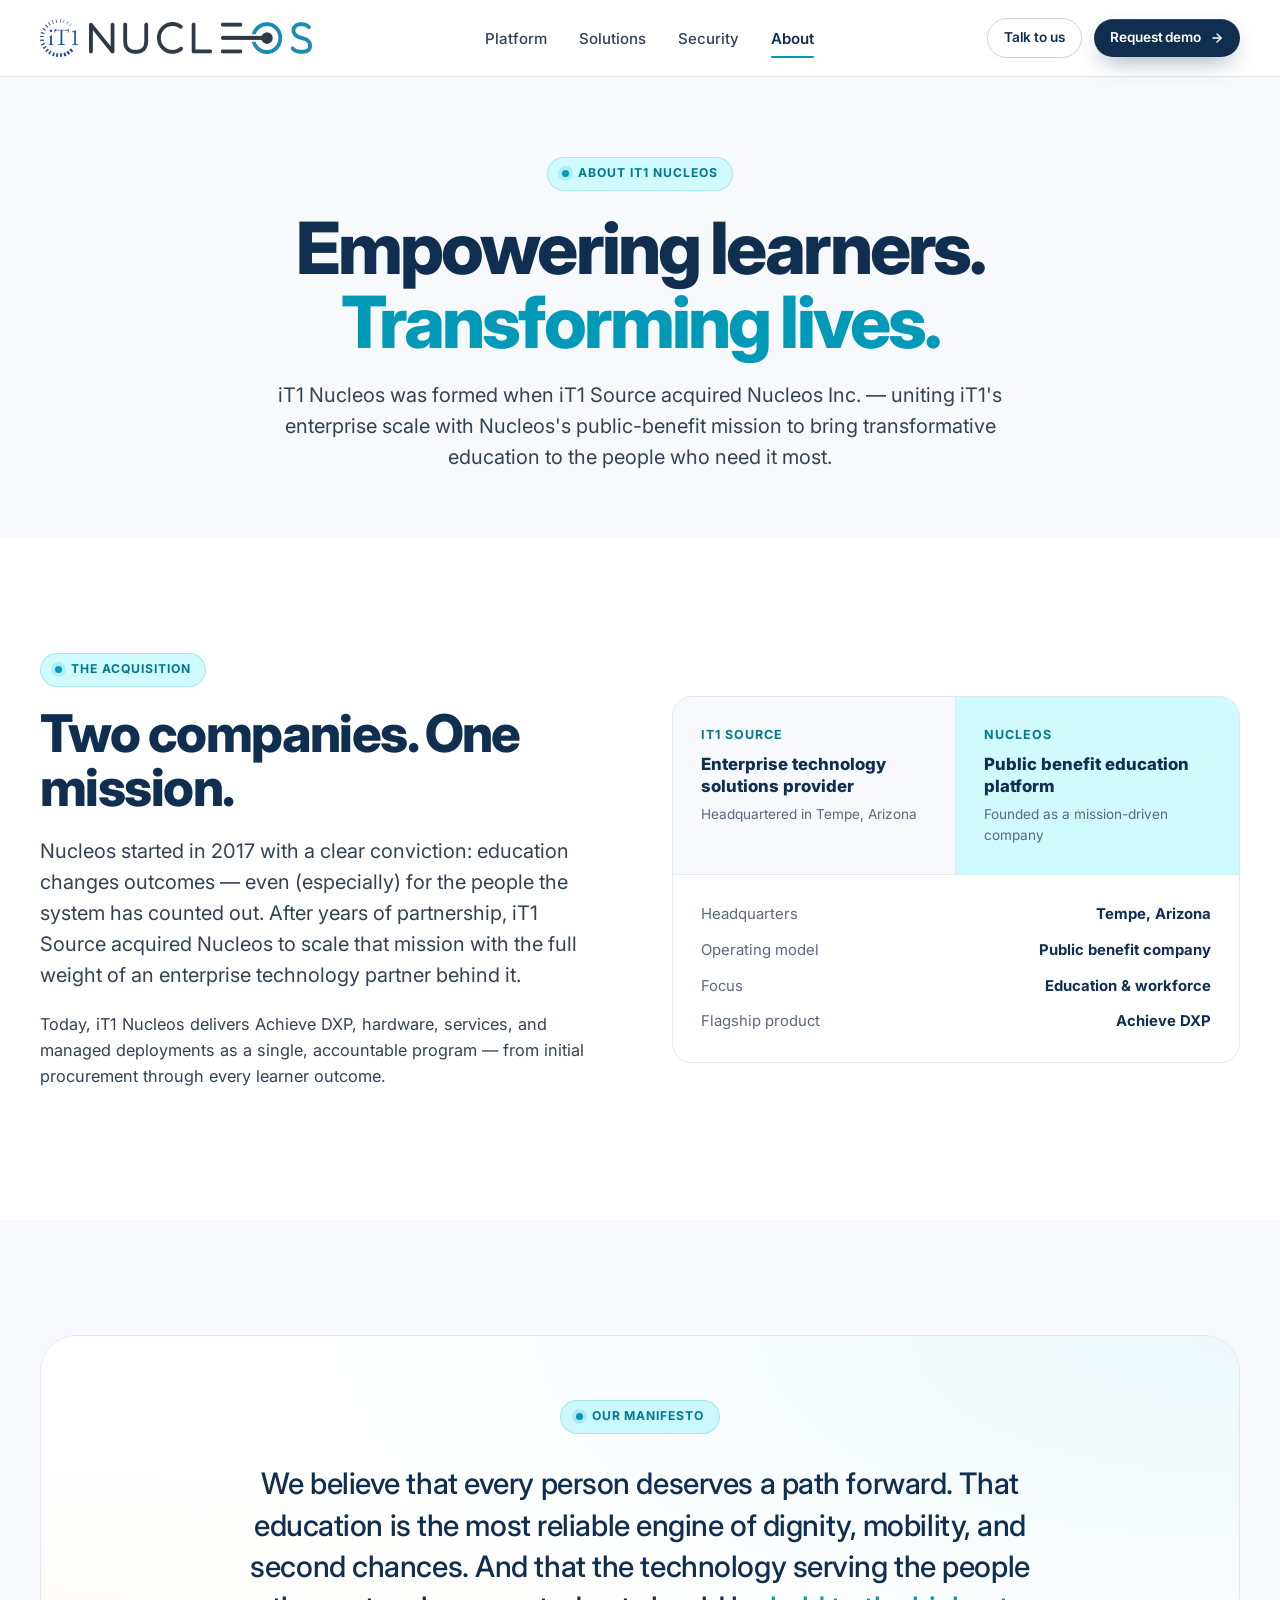
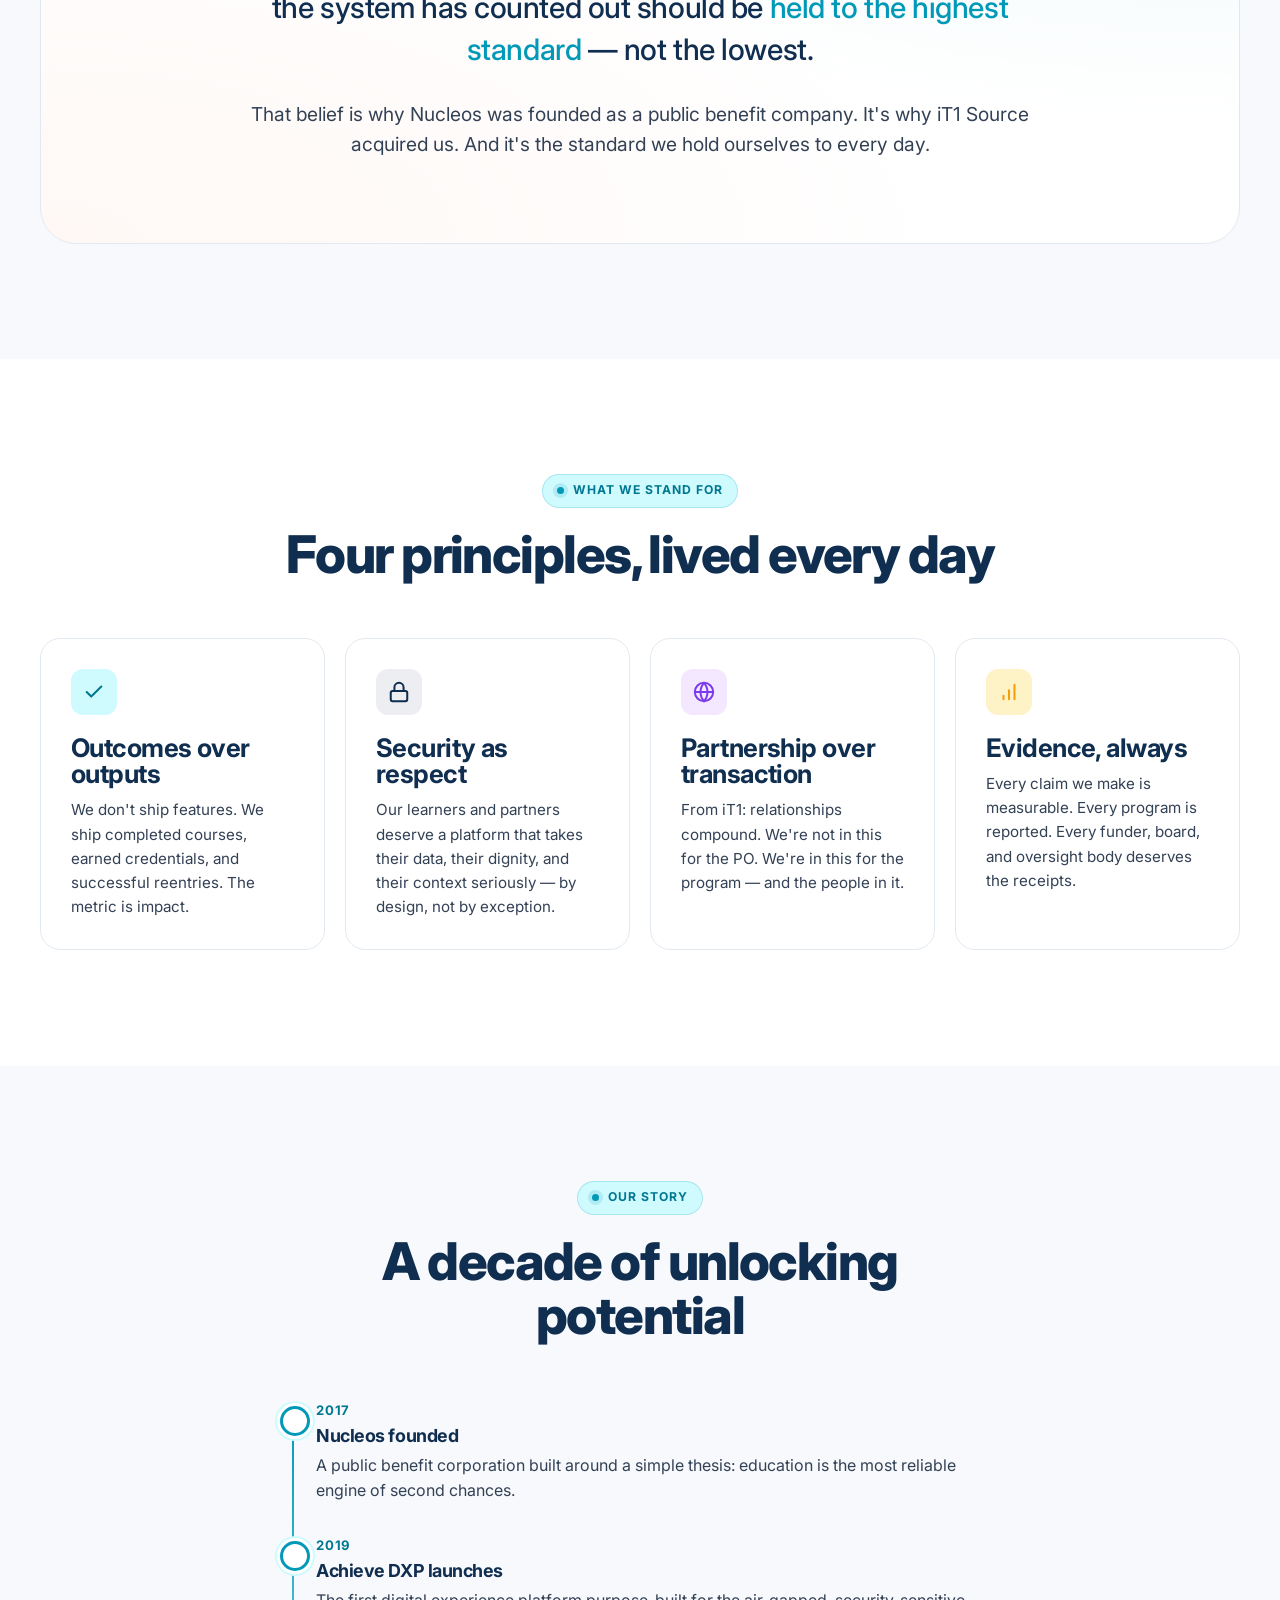
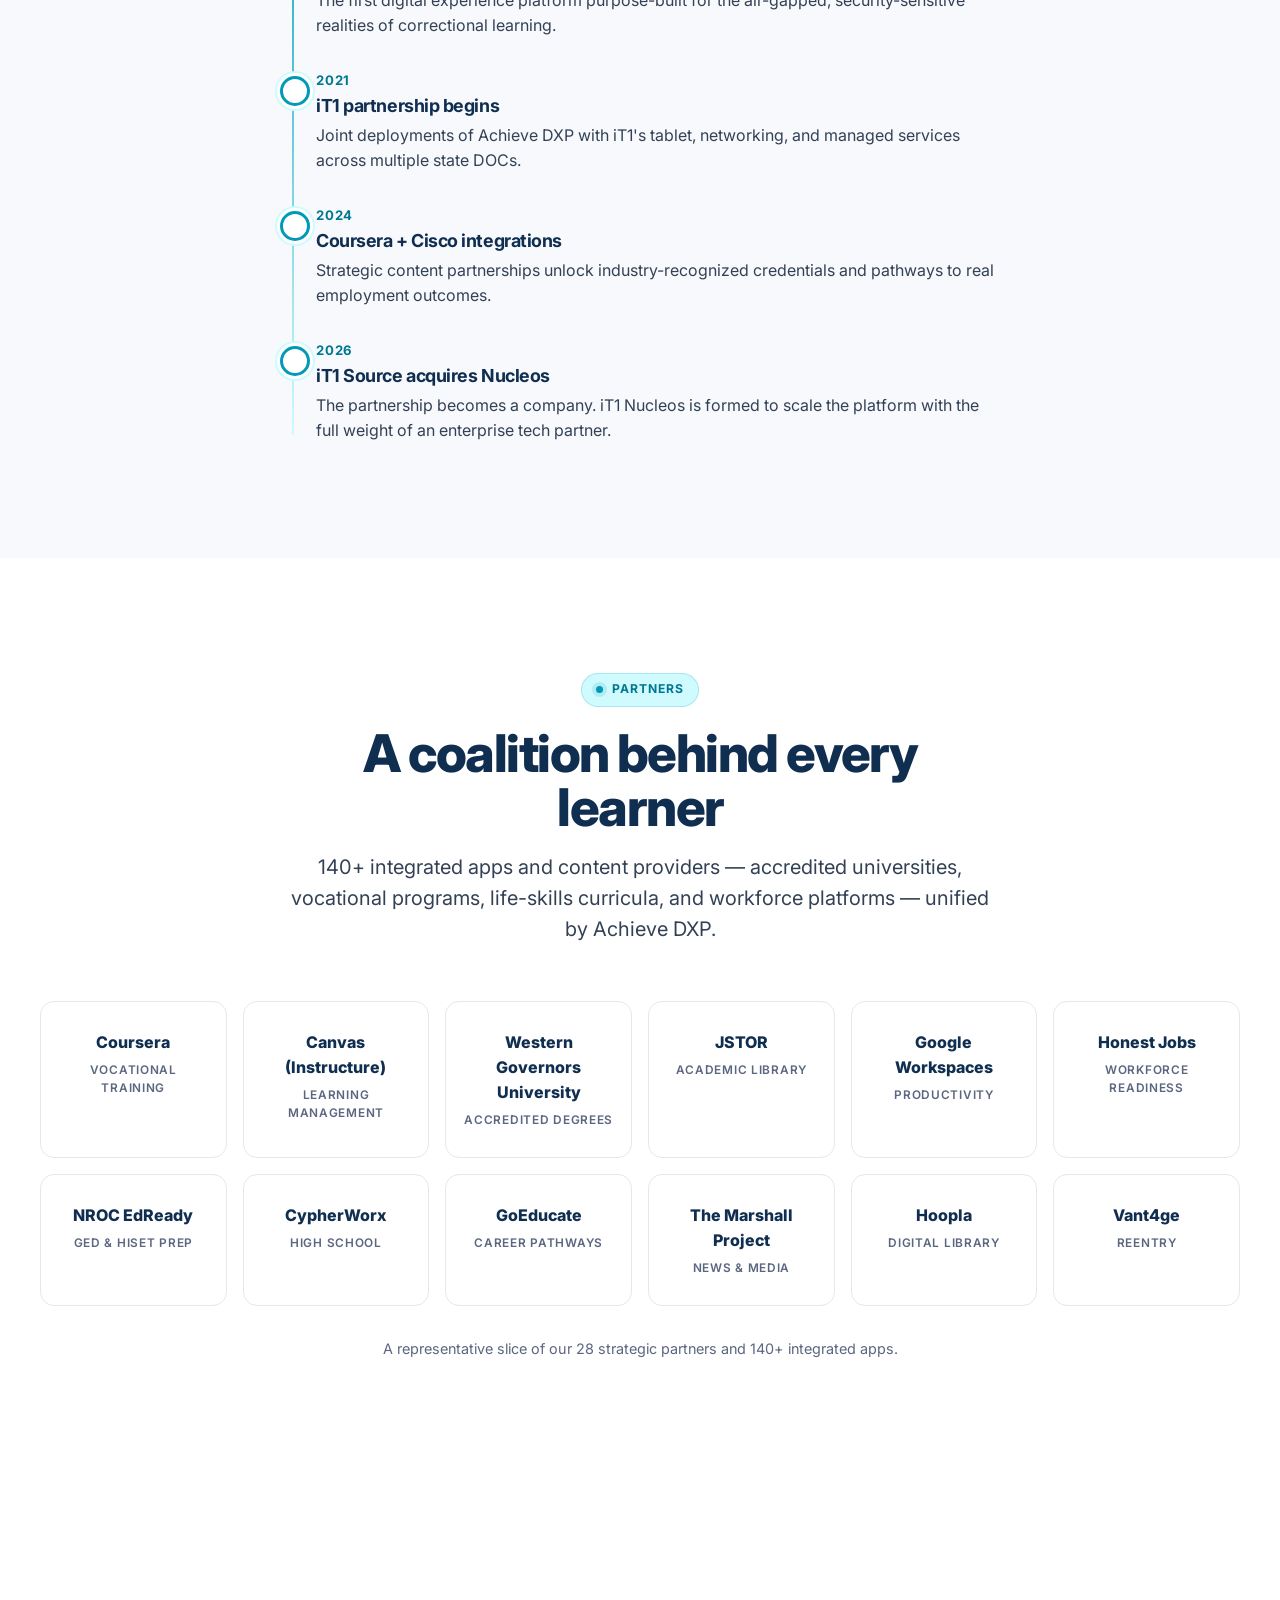
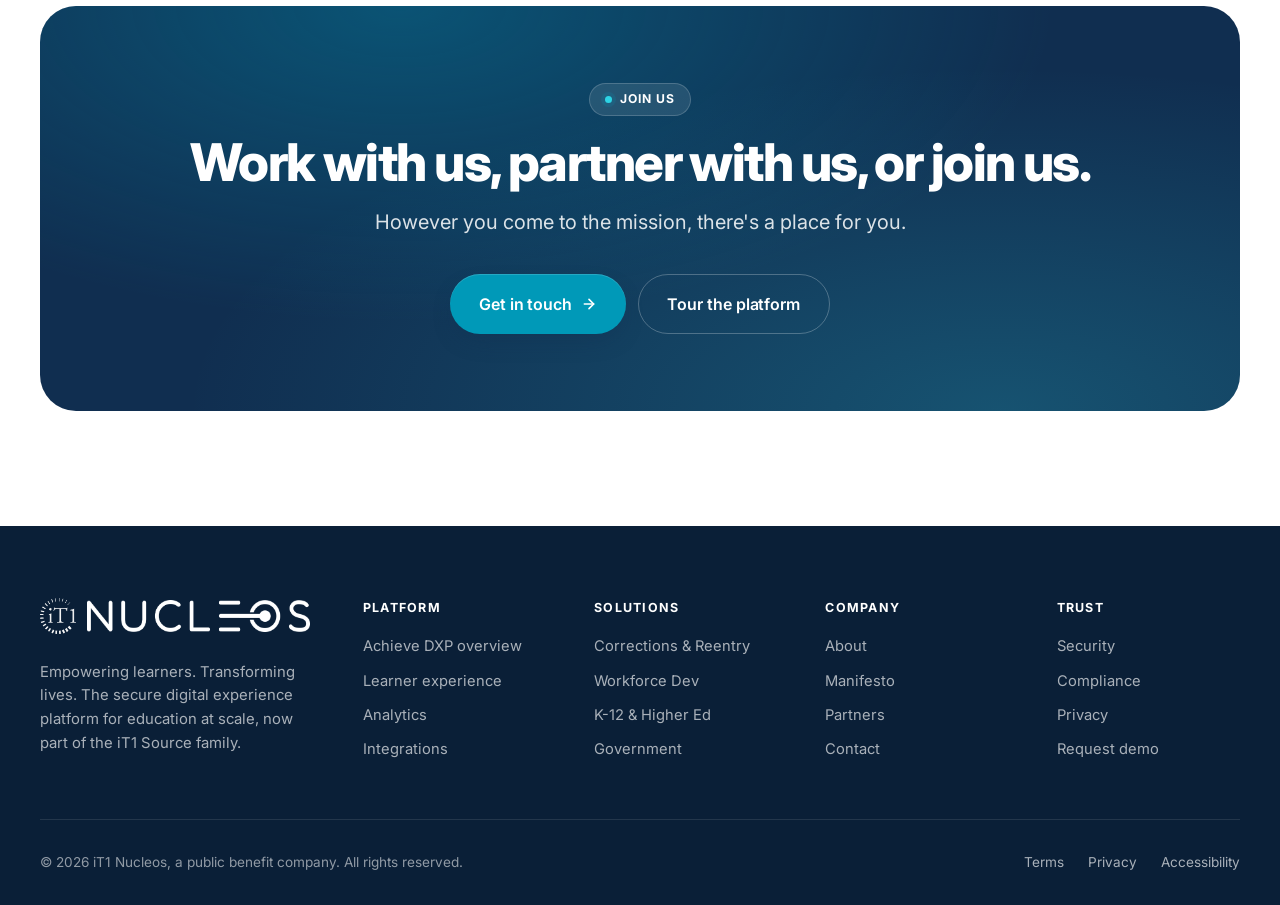
==== commit 9336d220: "Add 60 missing apps from AchieveDXP catalog PDF Cross-referenced the staging site's Course & Content" ====
--- a/about.html
+++ b/about.html
@@ -145,7 +145,7 @@
     <div class="section-head" data-reveal="up">
       <span class="eyebrow"><span class="dot"></span> Partners</span>
       <h2 style="margin-top:1.25rem">A coalition behind every learner</h2>
-      <p class="lead">100+ integrated apps and content providers — accredited universities, vocational programs, life-skills curricula, and workforce platforms — unified by Achieve DXP.</p>
+      <p class="lead">140+ integrated apps and content providers — accredited universities, vocational programs, life-skills curricula, and workforce platforms — unified by Achieve DXP.</p>
     </div>
     <div class="partners-grid" data-stagger>
       <div class="partner"><div class="p-name">Coursera</div><div class="p-type">Vocational training</div></div>
@@ -161,7 +161,7 @@
       <div class="partner"><div class="p-name">Hoopla</div><div class="p-type">Digital library</div></div>
       <div class="partner"><div class="p-name">Vant4ge</div><div class="p-type">Reentry</div></div>
     </div>
-    <p style="text-align:center;margin-top:2rem;color:var(--ink-mute);font-size:0.9rem">A representative slice of our 28 strategic partners and 100+ integrated apps.</p>
+    <p style="text-align:center;margin-top:2rem;color:var(--ink-mute);font-size:0.9rem">A representative slice of our 28 strategic partners and 140+ integrated apps.</p>
   </div>
 </section>
 
--- a/assets/css/styles.css
+++ b/assets/css/styles.css
@@ -2022,3 +2022,1110 @@
   filter: grayscale(0);
   opacity: 1;
 }
+
+/* =============================================================
+   STRATEGIC PARTNER CAROUSEL
+   ============================================================= */
+.carousel {
+  position: relative;
+  margin: 0 calc(var(--pad) * -1);
+  padding: 0 var(--pad);
+}
+
+.carousel-track {
+  display: flex;
+  gap: 1.25rem;
+  overflow-x: auto;
+  scroll-snap-type: x mandatory;
+  scroll-behavior: smooth;
+  padding: 0.5rem 0 2rem;
+  /* Hide scrollbar visually but keep accessibility */
+  scrollbar-width: none;
+  -ms-overflow-style: none;
+}
+.carousel-track::-webkit-scrollbar { display: none; }
+
+.cs-card {
+  flex: 0 0 320px;
+  scroll-snap-align: start;
+  display: grid;
+  grid-template-rows: 70px auto 1fr auto;
+  gap: 0.85rem;
+  padding: 1.75rem;
+  background: white;
+  border: 1px solid var(--line);
+  border-radius: var(--r-lg);
+  text-decoration: none;
+  color: var(--ink);
+  transition: border-color 250ms, box-shadow 250ms, transform 250ms;
+}
+.cs-card:hover {
+  border-color: var(--teal);
+  box-shadow: var(--shadow-md);
+  transform: translateY(-3px);
+  color: var(--ink);
+}
+
+.cs-logo {
+  height: 56px;
+  display: flex;
+  align-items: center;
+}
+.cs-logo img {
+  max-height: 56px;
+  max-width: 180px;
+  width: auto;
+  height: auto;
+  object-fit: contain;
+}
+
+.cs-meta {
+  display: flex;
+  flex-direction: column;
+  gap: 0.3rem;
+}
+.cs-cat {
+  font-size: 0.7rem;
+  color: var(--teal-deep);
+  text-transform: uppercase;
+  letter-spacing: 0.1em;
+  font-weight: 700;
+}
+.cs-name {
+  font-weight: 800;
+  font-size: 1.1rem;
+  letter-spacing: -0.015em;
+  color: var(--navy);
+  line-height: 1.2;
+}
+.cs-desc {
+  font-size: 0.88rem;
+  color: var(--ink-soft);
+  line-height: 1.5;
+  margin: 0;
+}
+.cs-link {
+  display: inline-flex;
+  align-items: center;
+  gap: 0.35rem;
+  font-size: 0.82rem;
+  font-weight: 700;
+  color: var(--teal);
+}
+.cs-link svg { transition: transform 250ms; }
+.cs-card:hover .cs-link { color: var(--teal-deep); }
+.cs-card:hover .cs-link svg { transform: translateX(3px); }
+
+/* Carousel arrows */
+.carousel-controls {
+  display: flex;
+  gap: 0.5rem;
+  justify-content: flex-end;
+  margin-bottom: 1rem;
+  padding-right: 4px;
+}
+.cs-arrow {
+  width: 44px;
+  height: 44px;
+  border-radius: 50%;
+  background: white;
+  border: 1px solid var(--line);
+  color: var(--navy);
+  display: grid;
+  place-items: center;
+  cursor: pointer;
+  transition: border-color 220ms, background 220ms, transform 220ms, color 220ms;
+}
+.cs-arrow:hover {
+  border-color: var(--teal);
+  background: var(--teal);
+  color: white;
+  transform: translateY(-1px);
+}
+.cs-arrow:active { transform: translateY(0); }
+.cs-arrow[disabled] {
+  opacity: 0.4;
+  cursor: not-allowed;
+}
+.cs-arrow[disabled]:hover {
+  border-color: var(--line);
+  background: white;
+  color: var(--navy);
+  transform: none;
+}
+
+/* Progress bar */
+.carousel-progress {
+  height: 3px;
+  background: var(--line);
+  border-radius: 999px;
+  overflow: hidden;
+  margin-top: 0.5rem;
+}
+.cs-bar {
+  height: 100%;
+  width: 20%;
+  background: var(--teal);
+  border-radius: 999px;
+  transition: transform 300ms cubic-bezier(0.22, 1, 0.36, 1), width 300ms;
+}
+
+/* =============================================================
+   APP MARQUEE — infinite scroll
+   ============================================================= */
+.marquee-wrap {
+  margin-inline: calc(var(--pad) * -1);
+  overflow: hidden;
+  position: relative;
+}
+
+.marquee-head {
+  text-align: center;
+  margin-bottom: 2rem;
+  padding: 0 var(--pad);
+}
+
+.marquee-row {
+  display: flex;
+  overflow: hidden;
+  padding: 0.6rem 0;
+  mask-image: linear-gradient(90deg, transparent, black 8%, black 92%, transparent);
+  -webkit-mask-image: linear-gradient(90deg, transparent, black 8%, black 92%, transparent);
+}
+
+.marquee-track {
+  display: flex;
+  gap: 0.85rem;
+  flex-shrink: 0;
+  /* Animation: translateX from 0 to -50% (because we duplicate content) */
+  animation: marquee-scroll 60s linear infinite;
+  will-change: transform;
+}
+
+.marquee-track-left {
+  animation-name: marquee-left;
+}
+
+.marquee-track-right {
+  animation-name: marquee-right;
+}
+
+@keyframes marquee-left {
+  from { transform: translateX(0); }
+  to { transform: translateX(-50%); }
+}
+
+@keyframes marquee-right {
+  from { transform: translateX(-50%); }
+  to { transform: translateX(0); }
+}
+
+/* Pause when hovering anywhere in marquee-wrap */
+.marquee-wrap:hover .marquee-track {
+  animation-play-state: paused;
+}
+
+.mq-tile {
+  flex: 0 0 auto;
+  width: 130px;
+  height: 70px;
+  padding: 0.85rem 1rem;
+  background: white;
+  border: 1px solid var(--line);
+  border-radius: var(--r-sm);
+  display: flex;
+  align-items: center;
+  justify-content: center;
+  transition: border-color 220ms, box-shadow 220ms, transform 220ms;
+}
+
+.mq-tile:hover {
+  border-color: var(--teal);
+  box-shadow: var(--shadow);
+  transform: translateY(-2px) scale(1.04);
+  z-index: 2;
+  position: relative;
+}
+
+.mq-tile img {
+  max-height: 42px;
+  max-width: 100%;
+  width: auto;
+  height: auto;
+  object-fit: contain;
+  filter: grayscale(35%);
+  opacity: 0.85;
+  transition: filter 220ms, opacity 220ms;
+}
+
+.mq-tile:hover img {
+  filter: grayscale(0);
+  opacity: 1;
+}
+
+@media (prefers-reduced-motion: reduce) {
+  .marquee-track { animation: none; }
+}
+
+/* =============================================================
+   HIGH-TECH MICRO-INTERACTIONS
+   ============================================================= */
+
+/* Cursor-following spotlight on cards */
+.feature, .sector, .trust-badge, .compliance-badge, .step {
+  background-image: radial-gradient(
+    600px circle at var(--mx, 50%) var(--my, 50%),
+    rgba(0, 153, 184, 0.06),
+    transparent 40%
+  );
+  background-color: white;
+  background-blend-mode: normal;
+}
+
+/* === ICON ANIMATIONS === */
+.f-icon, .card-icon, .sol-icon, .cb-icon, .b-icon, .s-icon {
+  transition: transform 550ms cubic-bezier(0.34, 1.56, 0.64, 1),
+              box-shadow 450ms ease,
+              background 400ms ease,
+              color 350ms ease;
+  position: relative;
+}
+
+.feature:hover .f-icon,
+.card:hover .card-icon,
+.compliance-badge:hover .cb-icon,
+.trust-badge:hover .b-icon {
+  transform: scale(1.12) rotate(-8deg);
+  box-shadow: 0 0 0 6px rgba(0, 153, 184, 0.08), 0 14px 28px -8px rgba(0, 153, 184, 0.4);
+}
+
+.sector:hover .s-icon {
+  transform: scale(1.1) rotate(-8deg);
+  box-shadow: 0 0 0 6px rgba(0, 153, 184, 0.12), 0 18px 36px -10px rgba(0, 153, 184, 0.55);
+}
+
+/* Inner SVG rotates opposite to icon container for fun effect */
+.f-icon svg, .card-icon svg, .sol-icon svg, .cb-icon svg, .b-icon svg, .s-icon svg {
+  transition: transform 550ms cubic-bezier(0.34, 1.56, 0.64, 1);
+}
+.feature:hover .f-icon svg,
+.card:hover .card-icon svg,
+.sector:hover .s-icon svg,
+.compliance-badge:hover .cb-icon svg,
+.trust-badge:hover .b-icon svg {
+  transform: rotate(8deg) scale(1.05);
+}
+
+/* Pulse ring expanding from icon on hover */
+.f-icon::after, .card-icon::after, .sol-icon::after, .cb-icon::after, .b-icon::after, .s-icon::after {
+  content: "";
+  position: absolute;
+  inset: 0;
+  border-radius: inherit;
+  border: 2px solid var(--teal);
+  opacity: 0;
+  pointer-events: none;
+  z-index: 0;
+}
+.feature:hover .f-icon::after,
+.card:hover .card-icon::after,
+.sector:hover .s-icon::after,
+.compliance-badge:hover .cb-icon::after,
+.trust-badge:hover .b-icon::after {
+  animation: icon-pulse-ring 900ms ease-out;
+}
+@keyframes icon-pulse-ring {
+  0% { transform: scale(1); opacity: 0.55; }
+  100% { transform: scale(1.5); opacity: 0; }
+}
+
+/* === LIGHT SWEEP ACROSS CARDS === */
+.feature::after, .card::after, .sector::after, .compliance-badge::after, .trust-badge::after, .step::after {
+  content: "";
+  position: absolute;
+  top: 0;
+  left: 0;
+  bottom: 0;
+  width: 100%;
+  background: linear-gradient(120deg, transparent 35%, rgba(45, 212, 229, 0.1) 50%, transparent 65%);
+  transform: translateX(-110%);
+  transition: transform 0.85s cubic-bezier(0.22, 1, 0.36, 1);
+  pointer-events: none;
+  z-index: 1;
+}
+
+.feature:hover::after,
+.card:hover::after,
+.sector:hover::after,
+.compliance-badge:hover::after,
+.trust-badge:hover::after,
+.step:hover::after {
+  transform: translateX(110%);
+}
+
+/* Card content above the sweep */
+.feature > *, .card > *, .sector > *, .compliance-badge > *, .trust-badge > *, .step > * {
+  position: relative;
+  z-index: 2;
+}
+
+/* === BUTTON SHIMMER === */
+.btn {
+  position: relative;
+  overflow: hidden;
+  isolation: isolate;
+}
+.btn-primary::before, .btn-teal::before {
+  content: "";
+  position: absolute;
+  inset: 0;
+  background: linear-gradient(120deg, transparent 30%, rgba(255, 255, 255, 0.3) 50%, transparent 70%);
+  transform: translateX(-110%);
+  transition: transform 0.75s cubic-bezier(0.22, 1, 0.36, 1);
+  pointer-events: none;
+  z-index: 0;
+}
+.btn-primary:hover::before, .btn-teal:hover::before {
+  transform: translateX(110%);
+}
+.btn-primary > *, .btn-teal > * { position: relative; z-index: 1; }
+
+/* === STAT NUMBER GLOW === */
+.stat .num, .hero-trust-item .num {
+  transition: text-shadow 450ms ease, transform 450ms cubic-bezier(0.34, 1.56, 0.64, 1);
+}
+.stat:hover .num {
+  text-shadow: 0 0 28px rgba(0, 153, 184, 0.5), 0 0 4px rgba(0, 153, 184, 0.3);
+  transform: scale(1.08);
+}
+.hero-trust-item:hover .num {
+  text-shadow: 0 0 20px rgba(0, 153, 184, 0.45);
+  transform: scale(1.06);
+}
+
+/* === VALUE PROP NUMBER BOUNCE === */
+.value .num {
+  transition: transform 550ms cubic-bezier(0.34, 1.56, 0.64, 1),
+              background 350ms ease,
+              color 300ms,
+              box-shadow 400ms;
+}
+.value:hover .num {
+  transform: scale(1.18) rotate(-10deg);
+  background: var(--teal);
+  color: white;
+  box-shadow: 0 12px 24px -8px rgba(0, 153, 184, 0.45), 0 0 0 6px rgba(0, 153, 184, 0.1);
+}
+
+/* === BRAND LOGO INTERACTIONS === */
+.brand-it1 {
+  transition: transform 700ms cubic-bezier(0.34, 1.56, 0.64, 1),
+              filter 350ms ease;
+}
+.brand:hover .brand-it1 {
+  transform: rotate(20deg) scale(1.08);
+  filter: drop-shadow(0 0 10px rgba(26, 75, 165, 0.5));
+}
+.brand-logo {
+  transition: transform 450ms cubic-bezier(0.34, 1.56, 0.64, 1),
+              filter 350ms;
+}
+.brand:hover .brand-logo {
+  transform: translateX(3px);
+  filter: drop-shadow(0 4px 10px rgba(16, 46, 80, 0.15));
+}
+
+/* Mobile menu / footer keep simpler effects */
+.footer-brand .brand:hover .brand-it1 {
+  filter: brightness(0) invert(1) brightness(0.95) drop-shadow(0 0 10px rgba(255, 255, 255, 0.4));
+}
+
+/* === HERO PHOTO ZOOM === */
+.hero-photo img {
+  transition: transform 7s ease-out;
+  transform: scale(1.02);
+}
+.hero-photo:hover img {
+  transform: scale(1.08);
+}
+.hero-photo-badge {
+  transition: transform 600ms cubic-bezier(0.34, 1.56, 0.64, 1),
+              box-shadow 450ms;
+}
+.hero-photo:hover .hero-photo-badge {
+  transform: scale(1.08) rotate(-4deg);
+  box-shadow: 0 30px 60px -16px rgba(16, 46, 80, 0.4);
+}
+.hero-photo-stat {
+  transition: transform 450ms cubic-bezier(0.34, 1.56, 0.64, 1);
+}
+.hero-photo:hover .hero-photo-stat {
+  transform: translateY(-3px);
+}
+
+/* === SPLIT PHOTO ZOOM (DXP showcase) === */
+.split-photo-img img {
+  transition: transform 8s ease-out;
+}
+.split-photo-img:hover img {
+  transform: scale(1.06);
+}
+
+/* === CAROUSEL CARD LOGO BOUNCE === */
+.cs-card:hover .cs-logo img {
+  animation: logo-bounce 700ms cubic-bezier(0.34, 1.56, 0.64, 1);
+}
+@keyframes logo-bounce {
+  0% { transform: translateY(0) scale(1); }
+  40% { transform: translateY(-6px) scale(1.06); }
+  100% { transform: translateY(0) scale(1); }
+}
+
+/* === LAYERED PROCUREMENT === */
+.layer {
+  transition: background 400ms ease, border-color 400ms, transform 500ms cubic-bezier(0.22, 1, 0.36, 1);
+}
+.layer::before {
+  transition: width 400ms ease, box-shadow 400ms ease, top 400ms, bottom 400ms;
+}
+.layer:hover::before {
+  width: 6px;
+  top: 0;
+  bottom: 0;
+  box-shadow: 0 0 24px var(--accent-color, var(--teal-soft));
+}
+.layer-num, .layer-name, .layer-items {
+  transition: color 350ms ease;
+}
+.layer:hover .layer-name { color: white; }
+.layer:hover .layer-items { color: rgba(255, 255, 255, 0.75); }
+
+/* === STEP NUMBER ROTATE === */
+.step .step-num {
+  transition: transform 700ms cubic-bezier(0.34, 1.56, 0.64, 1),
+              background 350ms, color 300ms,
+              box-shadow 400ms;
+}
+.step:hover .step-num {
+  transform: scale(1.18) rotate(360deg);
+  background: var(--teal);
+  color: white;
+  box-shadow: 0 10px 22px -6px rgba(0, 153, 184, 0.5);
+}
+
+/* === ARROW LINK NUDGE === */
+.card-link svg, .s-link svg, .cs-link svg, .pr-link svg {
+  transition: transform 400ms cubic-bezier(0.34, 1.56, 0.64, 1);
+}
+.card:hover .card-link svg,
+.sector:hover .s-link svg,
+.cs-card:hover .cs-link svg {
+  animation: arrow-nudge 1.4s ease-in-out infinite;
+}
+@keyframes arrow-nudge {
+  0%, 100% { transform: translateX(0); }
+  50% { transform: translateX(6px); }
+}
+
+/* === CAROUSEL ARROW FILL === */
+.cs-arrow {
+  position: relative;
+  overflow: hidden;
+  isolation: isolate;
+}
+.cs-arrow::before {
+  content: "";
+  position: absolute;
+  inset: 0;
+  background: var(--teal);
+  border-radius: 50%;
+  transform: scale(0);
+  transition: transform 450ms cubic-bezier(0.22, 1, 0.36, 1);
+  z-index: -1;
+}
+.cs-arrow:hover::before {
+  transform: scale(1);
+}
+
+/* === GRID BACKGROUND PULSE ON HERO === */
+.hero::after {
+  animation: grid-pulse 9s ease-in-out infinite;
+}
+@keyframes grid-pulse {
+  0%, 100% { opacity: 0.55; }
+  50% { opacity: 0.85; }
+}
+
+/* === ACHIEVE DXP REAL LOGO PULSE ON HEADER === */
+.dxp-real-logo {
+  transition: transform 500ms cubic-bezier(0.34, 1.56, 0.64, 1),
+              filter 400ms;
+}
+.dxp-real-logo:hover {
+  transform: scale(1.04);
+  filter: drop-shadow(0 8px 16px rgba(239, 108, 58, 0.25));
+}
+
+/* === MARQUEE TILE PING === */
+.mq-tile {
+  position: relative;
+  isolation: isolate;
+}
+.mq-tile::after {
+  content: "";
+  position: absolute;
+  inset: 0;
+  border-radius: inherit;
+  border: 2px solid var(--teal);
+  opacity: 0;
+  pointer-events: none;
+}
+.mq-tile:hover::after {
+  animation: tile-ping 700ms ease-out;
+}
+@keyframes tile-ping {
+  0% { transform: scale(1); opacity: 0.5; }
+  100% { transform: scale(1.25); opacity: 0; }
+}
+
+/* === SECTION EYEBROW DOT EXTRA PULSE === */
+.eyebrow {
+  transition: background 300ms, border-color 300ms, transform 350ms cubic-bezier(0.34, 1.56, 0.64, 1);
+}
+.section-head:hover .eyebrow {
+  transform: translateY(-2px) scale(1.03);
+}
+
+/* === HUMAN TECH ROBOT EXTRA INTERACTIVITY === */
+.humantech-robot img {
+  transition: filter 500ms, transform 500ms cubic-bezier(0.34, 1.56, 0.64, 1);
+}
+.humantech-robot:hover img {
+  filter: drop-shadow(0 30px 80px rgba(45, 212, 229, 0.65));
+  transform: scale(1.05);
+}
+
+/* === RICH PARTNER CARD LOGO TILT === */
+.partner-rich .pr-logo img {
+  transition: transform 500ms cubic-bezier(0.34, 1.56, 0.64, 1);
+}
+.partner-rich:hover .pr-logo img {
+  transform: translateY(-3px) scale(1.04);
+}
+
+/* === RESPECT REDUCED MOTION === */
+@media (prefers-reduced-motion: reduce) {
+  *, *::before, *::after {
+    animation: none !important;
+    transition-duration: 0.001ms !important;
+  }
+}
+
+/* =============================================================
+   REENTRY BRIDGE — "The story doesn't end at release"
+   ============================================================= */
+.reentry-panel {
+  position: relative;
+  padding: clamp(2.5rem, 5vw, 4.5rem);
+  border-radius: var(--r-2xl);
+  background: linear-gradient(135deg, #fdf6f1 0%, #ffffff 45%, #ecfeff 100%);
+  border: 1px solid var(--line);
+  overflow: hidden;
+}
+
+.reentry-panel::before {
+  content: "";
+  position: absolute;
+  inset: 0;
+  background: radial-gradient(ellipse at 0% 0%, rgba(239, 108, 58, 0.10), transparent 55%),
+              radial-gradient(ellipse at 100% 100%, rgba(0, 153, 184, 0.10), transparent 55%);
+  pointer-events: none;
+}
+
+.reentry-grid {
+  display: grid;
+  grid-template-columns: 1fr 1fr;
+  gap: clamp(2rem, 5vw, 4rem);
+  align-items: center;
+  position: relative;
+}
+
+@media (max-width: 960px) {
+  .reentry-grid { grid-template-columns: 1fr; }
+}
+
+/* Bridge visual */
+.bridge-visual {
+  position: relative;
+  display: grid;
+  gap: 1.25rem;
+}
+
+.bridge-line {
+  position: absolute;
+  left: 40px;
+  top: 36px;
+  bottom: 36px;
+  width: 2px;
+  background: linear-gradient(180deg, var(--dxp-orange) 0%, var(--amber) 35%, var(--teal) 70%, var(--teal-deep) 100%);
+  border-radius: 2px;
+  z-index: 0;
+}
+
+.bridge-stage {
+  position: relative;
+  display: grid;
+  grid-template-columns: 64px 1fr auto;
+  gap: 1rem;
+  align-items: center;
+  padding: 1.1rem 1.4rem 1.1rem 0;
+  background: white;
+  border: 1px solid var(--line);
+  border-radius: var(--r-lg);
+  box-shadow: var(--shadow-sm);
+  z-index: 1;
+  transition: transform 400ms cubic-bezier(0.22, 1, 0.36, 1), box-shadow 400ms, border-color 400ms;
+}
+
+.bridge-stage:hover {
+  transform: translateX(6px);
+  box-shadow: var(--shadow-md);
+  border-color: var(--teal);
+}
+
+.bridge-stage .bs-icon {
+  width: 64px;
+  height: 100%;
+  min-height: 70px;
+  display: grid;
+  place-items: center;
+  border-radius: var(--r-lg) 0 0 var(--r-lg);
+  color: white;
+  flex-shrink: 0;
+  margin-left: 0;
+}
+
+.stage-1 .bs-icon { background: linear-gradient(135deg, var(--dxp-orange), var(--dxp-orange-soft)); }
+.stage-2 .bs-icon { background: linear-gradient(135deg, var(--amber), var(--dxp-orange-soft)); }
+.stage-3 .bs-icon { background: linear-gradient(135deg, var(--teal-soft), var(--teal)); }
+
+.bridge-stage .bs-icon svg {
+  transition: transform 500ms cubic-bezier(0.34, 1.56, 0.64, 1);
+}
+.bridge-stage:hover .bs-icon svg {
+  transform: rotate(-8deg) scale(1.1);
+}
+
+.bs-meta {
+  display: flex;
+  flex-direction: column;
+  gap: 0.2rem;
+}
+
+.bs-label {
+  font-size: 0.7rem;
+  color: var(--teal-deep);
+  text-transform: uppercase;
+  letter-spacing: 0.1em;
+  font-weight: 700;
+}
+
+.stage-1 .bs-label { color: var(--dxp-orange); }
+.stage-2 .bs-label { color: var(--amber); }
+
+.bs-text {
+  font-weight: 700;
+  font-size: 0.96rem;
+  color: var(--navy);
+  line-height: 1.35;
+  letter-spacing: -0.01em;
+}
+
+.bs-tags {
+  display: flex;
+  flex-direction: column;
+  align-items: flex-end;
+  gap: 0.25rem;
+}
+
+.bs-tags span {
+  font-size: 0.65rem;
+  padding: 0.25rem 0.55rem;
+  background: var(--bg-soft);
+  color: var(--ink-soft);
+  border-radius: 999px;
+  font-weight: 600;
+  letter-spacing: 0.02em;
+  border: 1px solid var(--line);
+  white-space: nowrap;
+}
+
+.stage-1 .bs-tags span { background: rgba(239, 108, 58, 0.08); color: var(--dxp-orange); border-color: rgba(239, 108, 58, 0.2); }
+.stage-3 .bs-tags span { background: rgba(0, 153, 184, 0.08); color: var(--teal-deep); border-color: rgba(0, 153, 184, 0.2); }
+
+@media (max-width: 600px) {
+  .bridge-stage { grid-template-columns: 56px 1fr; }
+  .bs-tags { grid-column: 1 / -1; flex-direction: row; flex-wrap: wrap; align-items: flex-start; padding: 0 1.4rem 0 80px; }
+  .bridge-stage .bs-icon { width: 56px; min-height: 56px; }
+  .bridge-line { left: 28px; }
+}
+
+/* =============================================================
+   PRODUCT SHOT — high-fidelity Achieve DXP UI preview
+   ============================================================= */
+.product-shot {
+  background: white;
+  border: 1px solid var(--line);
+  border-radius: var(--r-xl);
+  overflow: hidden;
+  box-shadow: var(--shadow-xl);
+}
+
+/* Browser frame */
+.ps-frame {
+  height: 42px;
+  display: flex;
+  align-items: center;
+  gap: 0.85rem;
+  padding: 0 1rem;
+  background: #f1f5f9;
+  border-bottom: 1px solid var(--line);
+}
+.ps-frame-dots { display: flex; gap: 0.4rem; }
+.ps-frame-dots span {
+  width: 11px; height: 11px;
+  border-radius: 50%;
+  background: var(--line-strong);
+}
+.ps-frame-dots span:nth-child(1) { background: #f87171; }
+.ps-frame-dots span:nth-child(2) { background: #fbbf24; }
+.ps-frame-dots span:nth-child(3) { background: #10b981; }
+.ps-frame-url {
+  flex: 1;
+  text-align: center;
+  font-size: 0.78rem;
+  color: var(--ink-mute);
+  background: white;
+  padding: 0.3rem 0.9rem;
+  border-radius: 6px;
+  max-width: 380px;
+  margin: 0 auto;
+  border: 1px solid var(--line);
+}
+
+/* App shell */
+.ps-app {
+  display: grid;
+  grid-template-columns: 215px 1fr;
+  min-height: 480px;
+}
+
+/* Sidebar — matching the actual product's dark-teal nav */
+.ps-side {
+  background: linear-gradient(180deg, #0d7e7c 0%, #0a6c6a 100%);
+  color: white;
+  padding: 1.25rem 0.65rem 1rem;
+  display: flex;
+  flex-direction: column;
+  gap: 1.2rem;
+}
+.ps-side-logo {
+  height: 32px;
+  width: auto;
+  filter: brightness(0) invert(1);
+  margin-left: 0.5rem;
+  margin-bottom: 0.5rem;
+}
+.ps-nav { display: flex; flex-direction: column; gap: 0.1rem; }
+.ps-nav-item {
+  display: flex;
+  align-items: center;
+  gap: 0.65rem;
+  padding: 0.65rem 0.75rem;
+  border-radius: 8px;
+  font-size: 0.84rem;
+  font-weight: 500;
+  color: rgba(255, 255, 255, 0.88);
+  cursor: default;
+  transition: background 200ms;
+}
+.ps-nav-item:hover { background: rgba(255, 255, 255, 0.08); }
+.ps-nav-item.active {
+  background: white;
+  color: var(--teal-deep);
+  font-weight: 700;
+  box-shadow: 0 2px 6px rgba(0, 0, 0, 0.1);
+}
+.ps-nav-item.open { background: rgba(255, 255, 255, 0.08); color: white; }
+.ps-nav-item svg { flex-shrink: 0; }
+.ps-nav-divider { height: 1px; background: rgba(255, 255, 255, 0.15); margin: 0.6rem 0.75rem; }
+
+.ps-nav-parent { display: contents; }
+.ps-nav-sub {
+  padding: 0.45rem 0.75rem 0.45rem 2.6rem;
+  font-size: 0.82rem;
+  color: rgba(255, 255, 255, 0.75);
+  border-radius: 6px;
+  margin-left: 0.5rem;
+}
+.ps-nav-sub.active {
+  background: white;
+  color: var(--teal-deep);
+  font-weight: 700;
+  margin-right: 0.5rem;
+}
+
+/* Main content */
+.ps-main {
+  padding: 1.5rem 1.75rem;
+  background: white;
+  overflow: hidden;
+}
+
+.ps-topbar {
+  display: flex;
+  justify-content: space-between;
+  align-items: center;
+  margin-bottom: 1.25rem;
+}
+.ps-h {
+  font-size: 1.4rem;
+  color: var(--navy);
+  font-weight: 800;
+  letter-spacing: -0.02em;
+  margin: 0;
+}
+.ps-search {
+  display: flex;
+  align-items: center;
+  gap: 0.45rem;
+  padding: 0.45rem 0.85rem;
+  background: var(--bg-soft);
+  border: 1px solid var(--line);
+  border-radius: 999px;
+  font-size: 0.78rem;
+  color: var(--ink-mute);
+  min-width: 180px;
+}
+.ps-chip {
+  padding: 0.35rem 0.85rem;
+  background: var(--teal-tint);
+  color: var(--teal-deep);
+  font-size: 0.72rem;
+  font-weight: 700;
+  letter-spacing: 0.04em;
+  border-radius: 999px;
+  border: 1px solid rgba(0, 153, 184, 0.2);
+}
+
+/* Categories row */
+.ps-cats {
+  display: flex;
+  gap: 1.5rem;
+  border-bottom: 1px solid var(--line);
+  padding-bottom: 1rem;
+  margin-bottom: 1.5rem;
+  overflow-x: auto;
+  scrollbar-width: none;
+}
+.ps-cats::-webkit-scrollbar { display: none; }
+.ps-cat {
+  display: flex;
+  flex-direction: column;
+  align-items: center;
+  gap: 0.35rem;
+  font-size: 0.78rem;
+  color: var(--ink-mute);
+  font-weight: 600;
+  cursor: default;
+  white-space: nowrap;
+  padding-bottom: 0.6rem;
+  position: relative;
+}
+.ps-cat .ps-cat-i {
+  font-size: 1.15rem;
+  filter: grayscale(0.6);
+}
+.ps-cat.active { color: var(--teal-deep); }
+.ps-cat.active::after {
+  content: "";
+  position: absolute;
+  left: 0; right: 0; bottom: -1px;
+  height: 3px;
+  background: var(--teal);
+  border-radius: 2px;
+}
+
+/* App cards grid */
+.ps-apps {
+  display: grid;
+  grid-template-columns: repeat(3, 1fr);
+  gap: 1rem;
+}
+@media (max-width: 800px) {
+  .ps-apps { grid-template-columns: repeat(2, 1fr); }
+}
+@media (max-width: 600px) {
+  .ps-apps { grid-template-columns: 1fr; }
+  .ps-app { grid-template-columns: 1fr; }
+  .ps-side { display: none; }
+}
+.ps-app-card {
+  background: white;
+  border: 1px solid var(--line);
+  border-radius: 12px;
+  padding: 1rem;
+  display: flex;
+  flex-direction: column;
+  gap: 0.5rem;
+  box-shadow: var(--shadow-xs);
+  transition: border-color 220ms, box-shadow 220ms, transform 220ms;
+  cursor: default;
+}
+.ps-app-card:hover {
+  border-color: var(--teal);
+  box-shadow: var(--shadow-sm);
+  transform: translateY(-2px);
+}
+.ps-app-logo {
+  height: 36px;
+  width: auto;
+  max-width: 130px;
+  object-fit: contain;
+  object-position: left;
+}
+.ps-app-name {
+  font-weight: 800;
+  font-size: 0.92rem;
+  color: var(--navy);
+  letter-spacing: -0.01em;
+}
+.ps-app-desc {
+  font-size: 0.78rem;
+  color: var(--ink-soft);
+  line-height: 1.4;
+}
+
+/* Activity chart */
+.ps-chart {
+  display: grid;
+  grid-template-columns: 40px 1fr;
+  gap: 0.6rem;
+  height: 280px;
+  border: 1px solid var(--line);
+  border-radius: var(--r-md);
+  padding: 1rem;
+  background: var(--bg-soft);
+}
+.ps-y {
+  display: flex;
+  flex-direction: column;
+  justify-content: space-between;
+  font-size: 0.65rem;
+  color: var(--ink-mute);
+  font-weight: 600;
+  text-align: right;
+  padding-right: 0.3rem;
+  padding-bottom: 24px;
+}
+.ps-bars {
+  display: grid;
+  grid-template-columns: repeat(8, 1fr);
+  gap: 0.85rem;
+  align-items: end;
+}
+.ps-bar-col {
+  display: flex;
+  flex-direction: column;
+  align-items: center;
+  height: 100%;
+}
+.ps-bar {
+  flex: 1;
+  width: 100%;
+  display: flex;
+  flex-direction: column-reverse;
+  justify-content: flex-start;
+  border-radius: 3px 3px 0 0;
+  overflow: hidden;
+  background: rgba(15, 23, 42, 0.03);
+}
+.ps-bar .bs {
+  width: 100%;
+  display: block;
+  transition: opacity 200ms;
+}
+.ps-bar:hover .bs { opacity: 0.9; }
+.ps-bar-lbl {
+  font-size: 0.65rem;
+  color: var(--ink-mute);
+  margin-top: 0.45rem;
+  font-weight: 600;
+  white-space: nowrap;
+}
+
+.ps-legend {
+  display: flex;
+  flex-wrap: wrap;
+  gap: 0.75rem 1.25rem;
+  margin-top: 1rem;
+  padding-top: 1rem;
+  border-top: 1px solid var(--line);
+}
+.ps-legend span {
+  display: inline-flex;
+  align-items: center;
+  gap: 0.45rem;
+  font-size: 0.78rem;
+  color: var(--ink-soft);
+  font-weight: 500;
+}
+.ps-legend i {
+  width: 10px; height: 10px;
+  border-radius: 2px;
+  display: inline-block;
+}
+
+@media (max-width: 900px) {
+  .ps-app { min-height: 380px; }
+  .ps-main { padding: 1rem; }
+  .ps-bars { grid-template-columns: repeat(8, 1fr); gap: 0.4rem; }
+  .ps-bar-lbl { font-size: 0.55rem; }
+  .ps-cats { gap: 1rem; }
+}
+
+/* =============================================================
+   TEXT-ONLY MARQUEE TILES (apps without logos)
+   ============================================================= */
+.mq-tile.mq-text {
+  background: linear-gradient(135deg, var(--bg-soft) 0%, white 100%);
+  border: 1px solid var(--line);
+  padding: 0.65rem 0.95rem;
+  position: relative;
+}
+
+.mq-tile.mq-text span {
+  font-size: 0.78rem;
+  font-weight: 700;
+  color: var(--navy);
+  text-align: center;
+  letter-spacing: -0.005em;
+  line-height: 1.2;
+  max-width: 100%;
+  white-space: normal;
+  display: block;
+  overflow: hidden;
+  text-overflow: ellipsis;
+  display: -webkit-box;
+  -webkit-line-clamp: 2;
+  -webkit-box-orient: vertical;
+}
+
+.mq-tile.mq-text:hover {
+  background: white;
+  border-color: var(--teal);
+}
+
+.mq-tile.mq-text:hover span {
+  color: var(--teal-deep);
+}
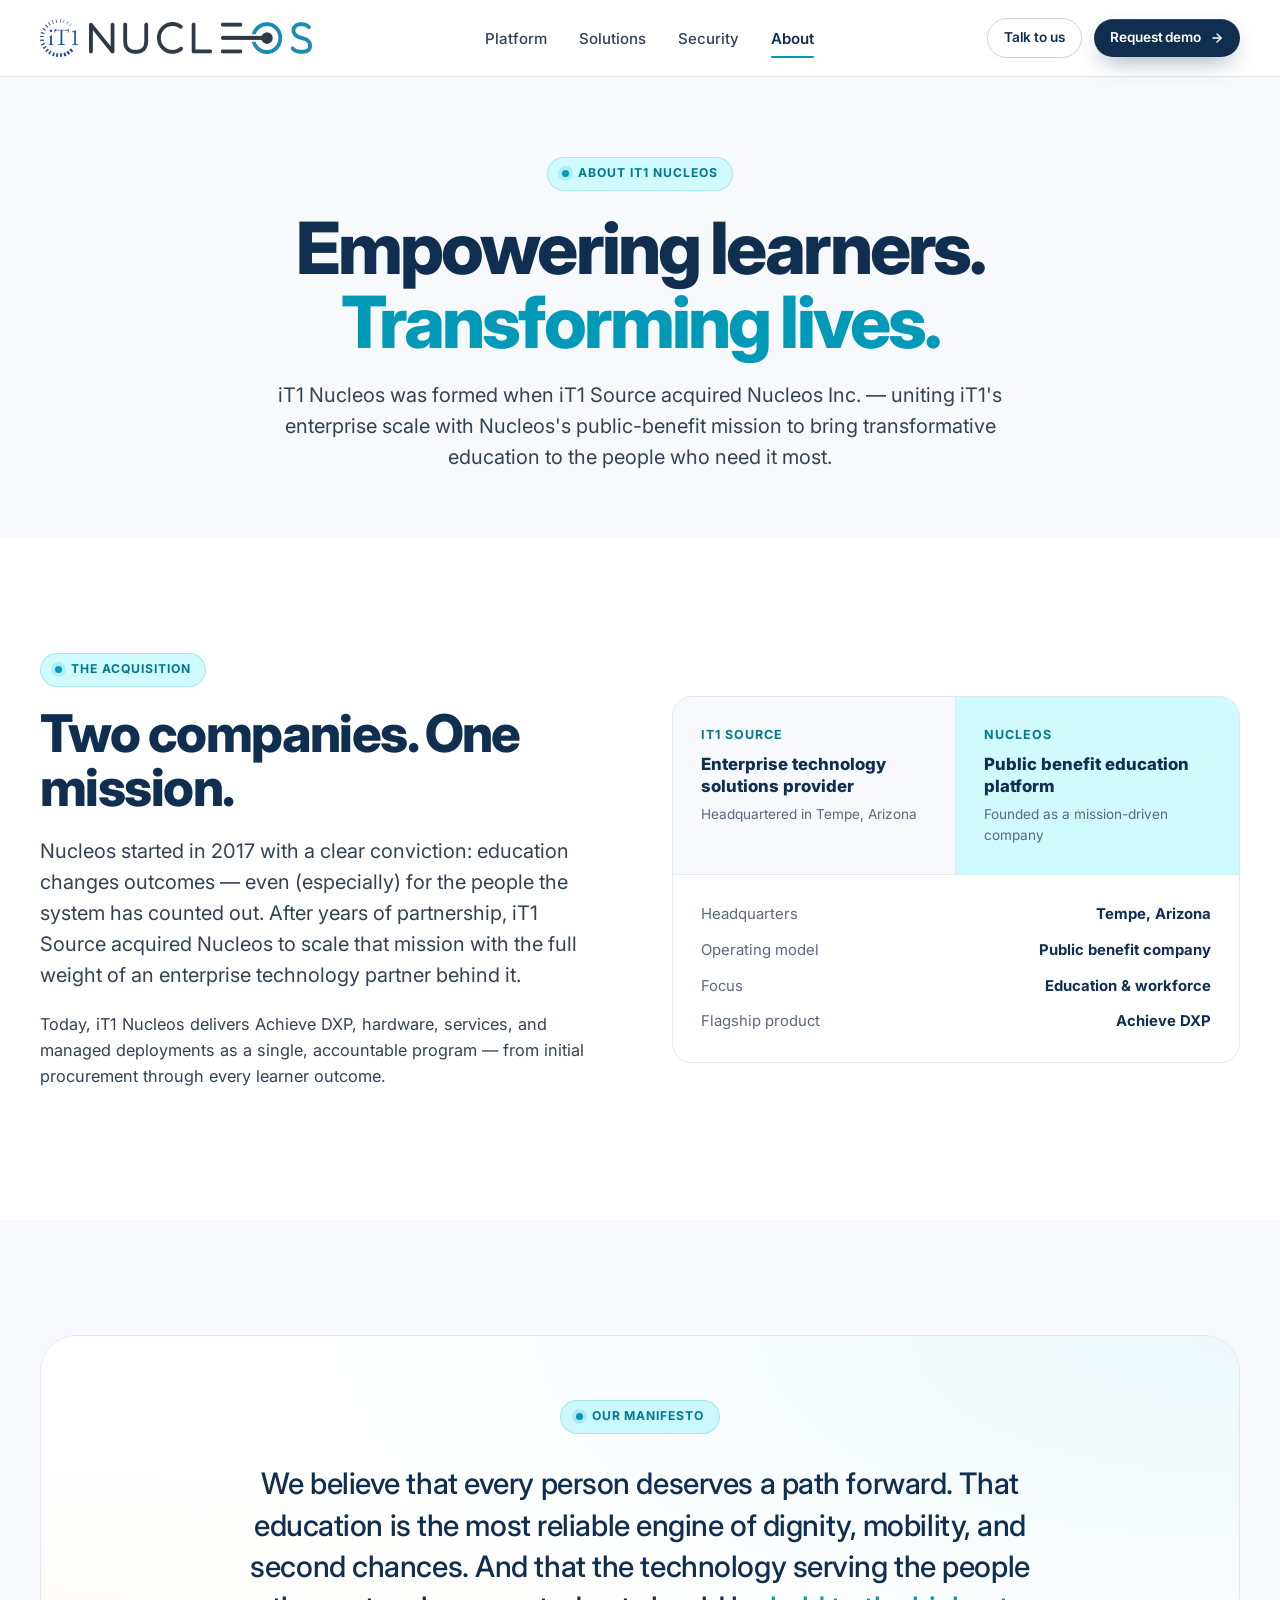
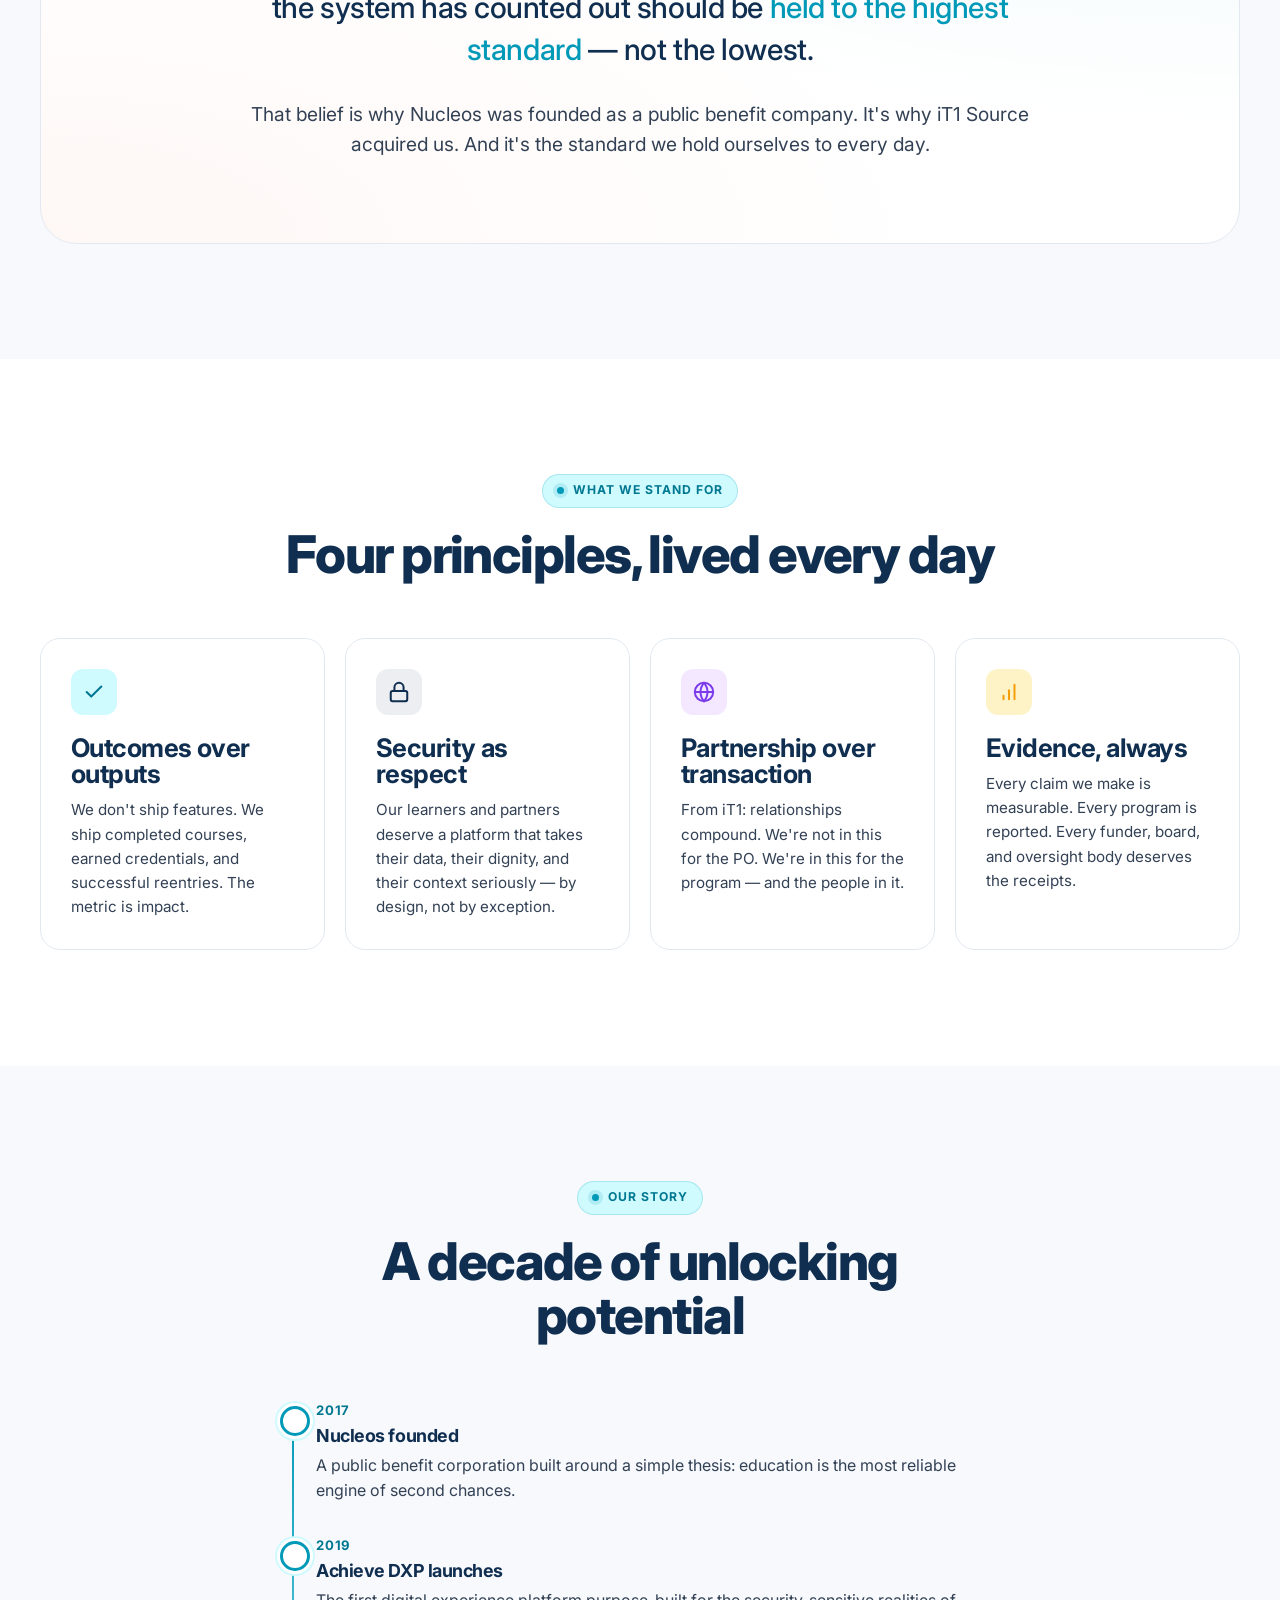
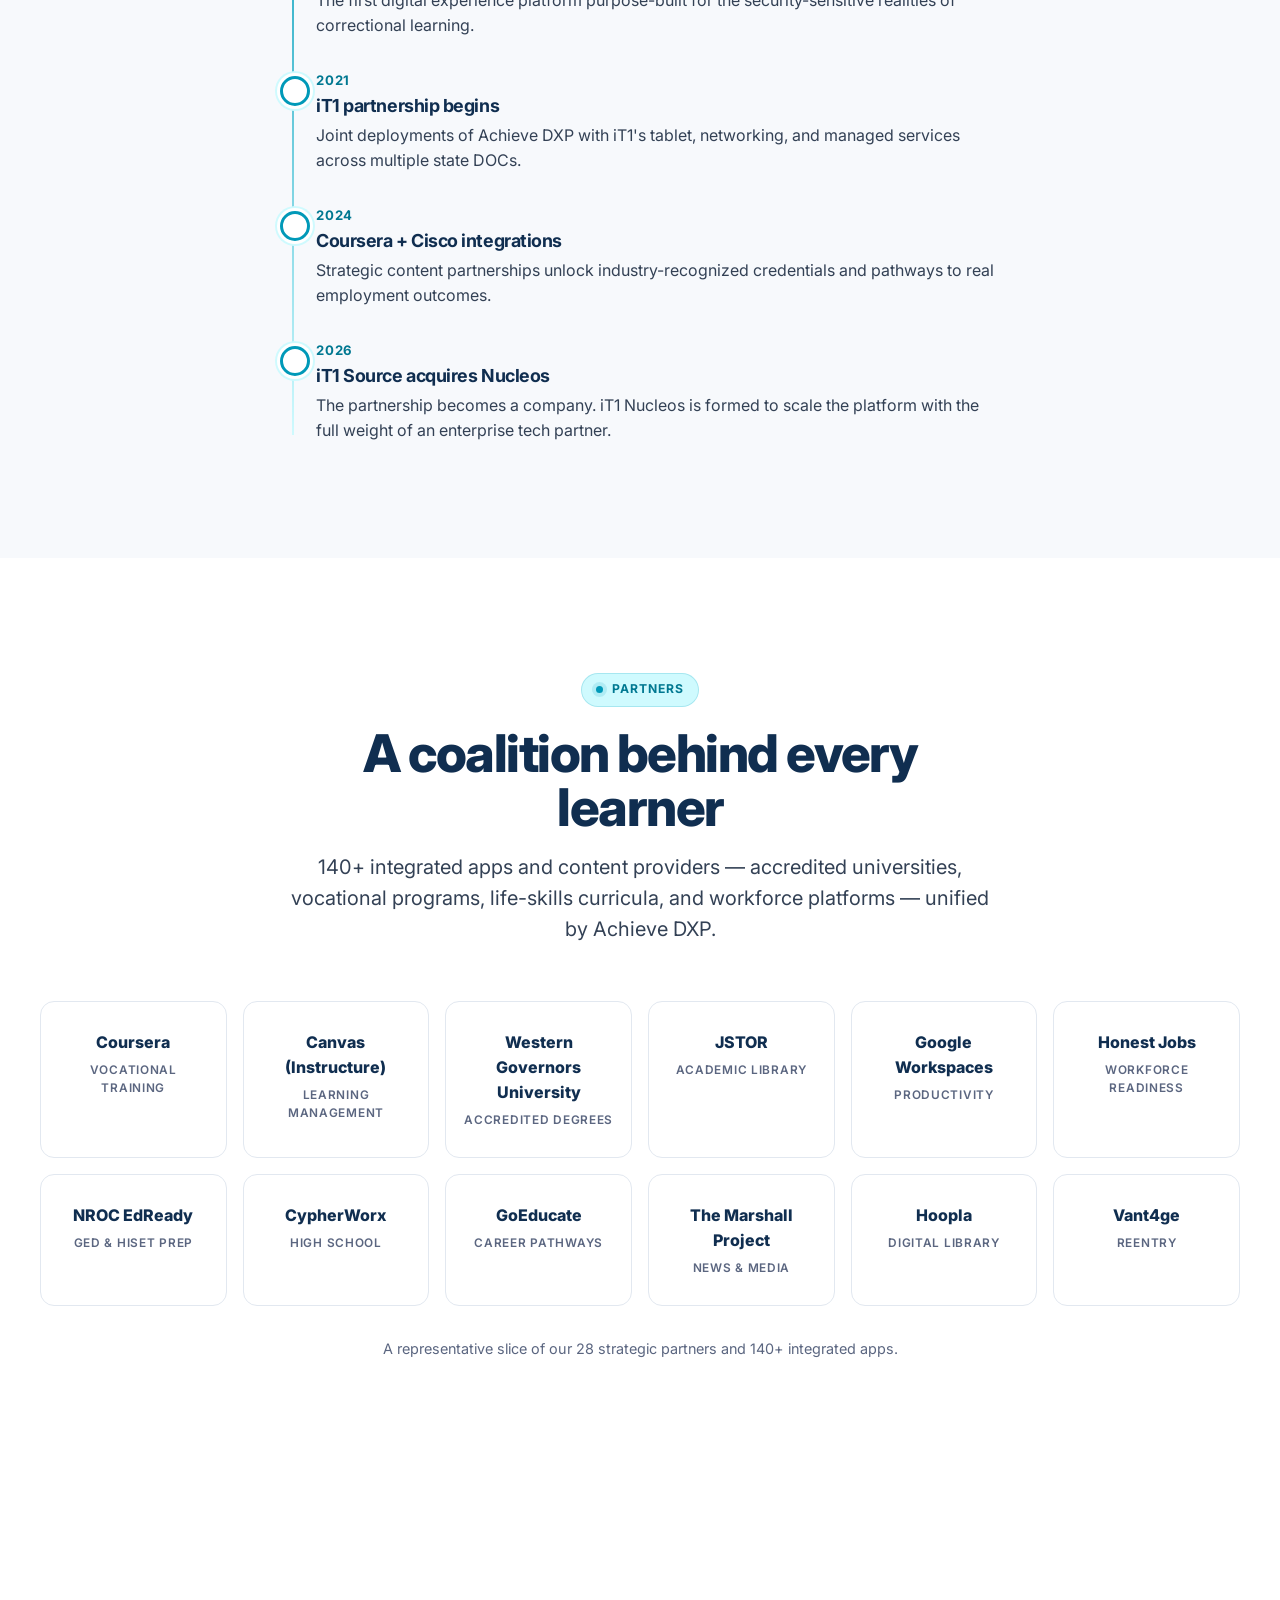
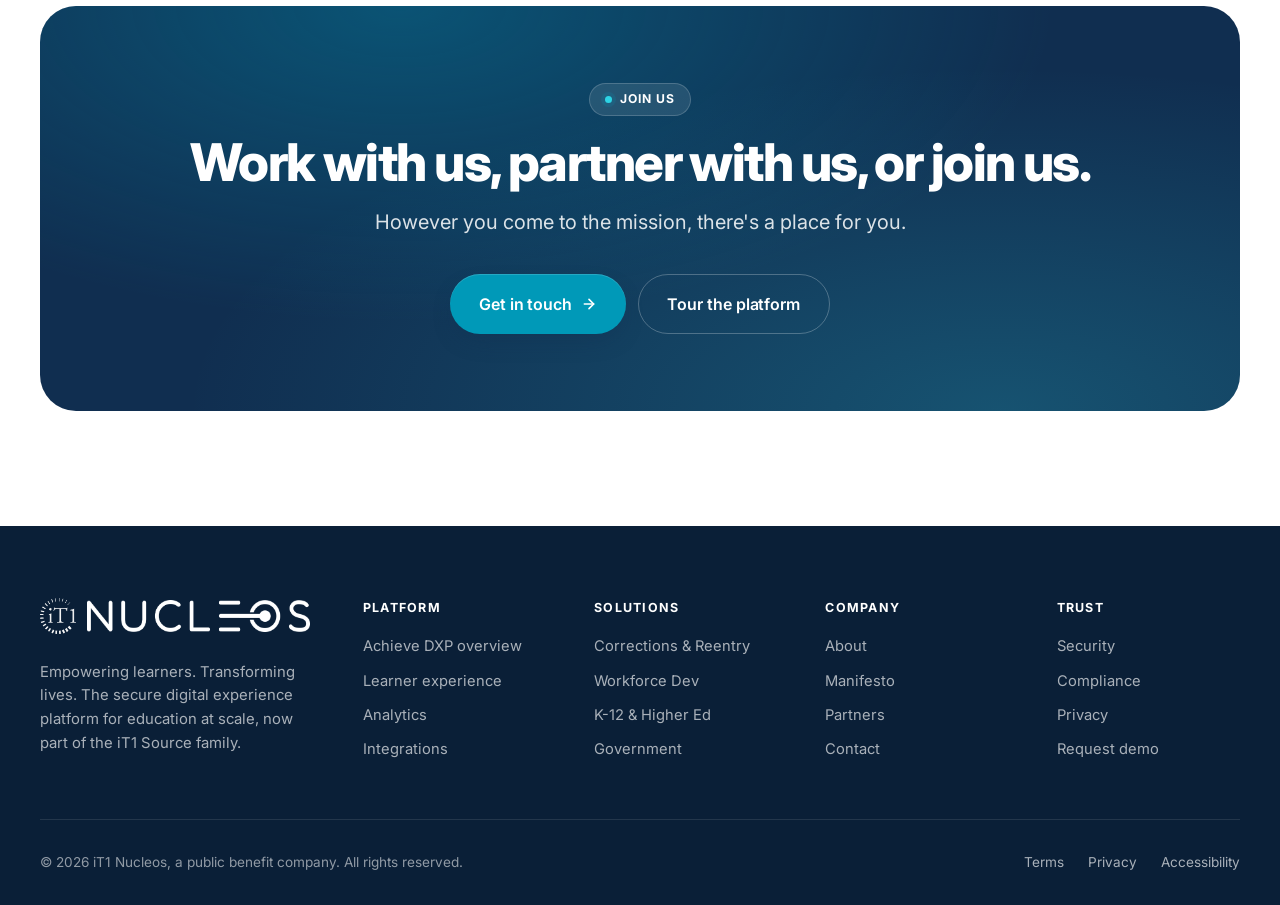
==== commit 6b1523b9: "Correct security framing: managed network access, not air-gap AchieveDXP is online. Removed all refe" ====
--- a/about.html
+++ b/about.html
@@ -131,7 +131,7 @@
     <div style="max-width:720px;margin:0 auto" class="reveal">
       <div class="timeline">
         <div class="tl-item"><div class="tl-date">2017</div><h4>Nucleos founded</h4><p>A public benefit corporation built around a simple thesis: education is the most reliable engine of second chances.</p></div>
-        <div class="tl-item"><div class="tl-date">2019</div><h4>Achieve DXP launches</h4><p>The first digital experience platform purpose-built for the air-gapped, security-sensitive realities of correctional learning.</p></div>
+        <div class="tl-item"><div class="tl-date">2019</div><h4>Achieve DXP launches</h4><p>The first digital experience platform purpose-built for the security-sensitive realities of correctional learning.</p></div>
         <div class="tl-item"><div class="tl-date">2021</div><h4>iT1 partnership begins</h4><p>Joint deployments of Achieve DXP with iT1's tablet, networking, and managed services across multiple state DOCs.</p></div>
         <div class="tl-item"><div class="tl-date">2024</div><h4>Coursera + Cisco integrations</h4><p>Strategic content partnerships unlock industry-recognized credentials and pathways to real employment outcomes.</p></div>
         <div class="tl-item"><div class="tl-date">2026</div><h4>iT1 Source acquires Nucleos</h4><p>The partnership becomes a company. iT1 Nucleos is formed to scale the platform with the full weight of an enterprise tech partner.</p></div>
--- a/assets/css/styles.css
+++ b/assets/css/styles.css
@@ -3129,3 +3129,682 @@
 .mq-tile.mq-text:hover span {
   color: var(--teal-deep);
 }
+
+/* =============================================================
+   LIVE PRODUCT DEMO — animated mockup states
+   ============================================================= */
+
+/* "Recently opened" floating badge on active app card */
+.ps-app-card {
+  position: relative;
+  transition: border-color 350ms, box-shadow 400ms, transform 400ms cubic-bezier(0.34, 1.56, 0.64, 1);
+}
+.ps-app-card.live-active {
+  border-color: var(--teal);
+  box-shadow: 0 0 0 4px rgba(0, 153, 184, 0.1), 0 12px 24px -8px rgba(0, 153, 184, 0.25);
+  transform: translateY(-4px);
+  z-index: 2;
+}
+.ps-app-card.live-active::after {
+  content: "● Recently opened";
+  position: absolute;
+  top: -10px;
+  right: 12px;
+  font-size: 0.62rem;
+  background: var(--teal);
+  color: white;
+  padding: 0.25rem 0.65rem;
+  border-radius: 999px;
+  font-weight: 700;
+  letter-spacing: 0.06em;
+  animation: badge-in 350ms cubic-bezier(0.34, 1.56, 0.64, 1);
+  box-shadow: 0 4px 10px -2px rgba(0, 153, 184, 0.45);
+}
+@keyframes badge-in {
+  from { opacity: 0; transform: translateY(6px) scale(0.85); }
+  to { opacity: 1; transform: translateY(0) scale(1); }
+}
+
+/* Sidebar item hover ripple */
+.ps-nav-item {
+  position: relative;
+  overflow: hidden;
+}
+.ps-nav-item::after {
+  content: "";
+  position: absolute;
+  top: 0; left: -100%;
+  width: 100%;
+  height: 100%;
+  background: linear-gradient(90deg, transparent, rgba(255,255,255,0.12), transparent);
+  transition: left 0.6s ease;
+  pointer-events: none;
+}
+.ps-nav-item:hover::after { left: 100%; }
+
+/* Search field that "types" — text rendered by JS */
+.ps-search {
+  transition: border-color 250ms, background 250ms, box-shadow 250ms;
+}
+.ps-search.live-typing {
+  border-color: var(--teal);
+  background: white;
+  box-shadow: 0 0 0 3px rgba(0, 153, 184, 0.12);
+}
+.ps-search-text {
+  color: var(--ink);
+  font-weight: 500;
+  font-size: 0.8rem;
+  letter-spacing: -0.005em;
+}
+.ps-search-text::after {
+  content: "";
+  display: inline-block;
+  width: 1px;
+  height: 11px;
+  background: var(--teal);
+  margin-left: 1px;
+  vertical-align: middle;
+  animation: cursor-blink 1s steps(2, end) infinite;
+}
+@keyframes cursor-blink {
+  to { opacity: 0; }
+}
+
+/* Category auto-cycle indicator */
+.ps-cat {
+  transition: color 350ms;
+  cursor: pointer;
+}
+.ps-cat .ps-cat-i {
+  transition: transform 400ms cubic-bezier(0.34, 1.56, 0.64, 1), filter 250ms;
+}
+.ps-cat:hover .ps-cat-i {
+  transform: scale(1.18) rotate(-4deg);
+  filter: grayscale(0);
+}
+.ps-cat.active .ps-cat-i {
+  filter: grayscale(0);
+}
+.ps-cat.active::after {
+  animation: cat-underline-in 350ms cubic-bezier(0.22, 1, 0.36, 1);
+}
+@keyframes cat-underline-in {
+  from { transform: scaleX(0); opacity: 0; }
+  to { transform: scaleX(1); opacity: 1; }
+}
+
+/* Chart bar growth */
+.ps-chart .bs {
+  transform-origin: bottom;
+  transition: filter 250ms, opacity 250ms;
+}
+.ps-chart.live-animate .bs {
+  animation: bar-grow 0.9s cubic-bezier(0.22, 1, 0.36, 1) backwards;
+}
+@keyframes bar-grow {
+  from { transform: scaleY(0); }
+  to { transform: scaleY(1); }
+}
+
+/* Chart bar hover — entire column glows */
+.ps-bar-col {
+  cursor: pointer;
+  transition: filter 250ms;
+}
+.ps-bar-col:hover .bs {
+  filter: brightness(1.15) saturate(1.2);
+}
+.ps-bar-col:hover .ps-bar-lbl {
+  color: var(--navy);
+  font-weight: 700;
+}
+
+/* Tooltip that follows hovered bar column */
+.ps-bar-col {
+  position: relative;
+}
+.ps-bar-col::before {
+  content: attr(data-total);
+  position: absolute;
+  top: -32px;
+  left: 50%;
+  transform: translateX(-50%) translateY(4px);
+  background: var(--navy);
+  color: white;
+  padding: 0.25rem 0.6rem;
+  border-radius: 6px;
+  font-size: 0.7rem;
+  font-weight: 700;
+  white-space: nowrap;
+  opacity: 0;
+  pointer-events: none;
+  transition: opacity 220ms, transform 220ms;
+  z-index: 4;
+}
+.ps-bar-col::after {
+  content: "";
+  position: absolute;
+  top: -10px;
+  left: 50%;
+  transform: translateX(-50%);
+  border: 5px solid transparent;
+  border-top-color: var(--navy);
+  opacity: 0;
+  pointer-events: none;
+  transition: opacity 220ms;
+}
+.ps-bar-col:hover::before {
+  opacity: 1;
+  transform: translateX(-50%) translateY(0);
+}
+.ps-bar-col:hover::after { opacity: 1; }
+
+/* Floating notification toast inside mockup */
+.ps-toast {
+  position: absolute;
+  bottom: 1.2rem;
+  right: 1.2rem;
+  display: flex;
+  align-items: center;
+  gap: 0.7rem;
+  padding: 0.85rem 1rem 0.85rem 0.85rem;
+  background: white;
+  border: 1px solid var(--line);
+  border-radius: 12px;
+  box-shadow: 0 18px 38px -10px rgba(15, 23, 42, 0.2);
+  z-index: 5;
+  opacity: 0;
+  transform: translateY(20px);
+  transition: opacity 400ms, transform 400ms cubic-bezier(0.34, 1.56, 0.64, 1);
+  max-width: 280px;
+}
+.ps-toast.show {
+  opacity: 1;
+  transform: translateY(0);
+}
+.ps-toast-icon {
+  width: 36px; height: 36px;
+  border-radius: 50%;
+  background: var(--teal);
+  color: white;
+  display: grid;
+  place-items: center;
+  flex-shrink: 0;
+}
+.ps-toast-body { display: flex; flex-direction: column; gap: 0.1rem; line-height: 1.2; }
+.ps-toast-title {
+  font-size: 0.82rem;
+  font-weight: 700;
+  color: var(--navy);
+}
+.ps-toast-text {
+  font-size: 0.74rem;
+  color: var(--ink-soft);
+}
+
+/* Sidebar active item — small pulse */
+.ps-nav-item.active {
+  animation: side-active-glow 3s ease-in-out infinite;
+}
+@keyframes side-active-glow {
+  0%, 100% { box-shadow: 0 2px 6px rgba(0, 0, 0, 0.1); }
+  50% { box-shadow: 0 4px 14px rgba(0, 153, 184, 0.25); }
+}
+
+/* Make mockup feel interactive: lift slightly on container hover */
+.product-shot {
+  position: relative;
+  transition: transform 500ms cubic-bezier(0.22, 1, 0.36, 1), box-shadow 500ms;
+}
+.product-shot:hover {
+  transform: translateY(-4px);
+  box-shadow: 0 50px 95px -25px rgba(16, 46, 80, 0.4);
+}
+
+@media (prefers-reduced-motion: reduce) {
+  .ps-app-card.live-active,
+  .ps-chart.live-animate .bs,
+  .ps-nav-item.active,
+  .ps-toast { animation: none !important; transition: none !important; }
+}
+
+/* =============================================================
+   INTERACTIVE MOCKUP — multi-view + clickable categories
+   ============================================================= */
+
+/* View panels */
+.ps-view { display: none; }
+.ps-view.active { display: block; animation: view-in 350ms cubic-bezier(0.22, 1, 0.36, 1); }
+@keyframes view-in {
+  from { opacity: 0; transform: translateY(8px); }
+  to { opacity: 1; transform: translateY(0); }
+}
+
+/* Sidebar nav cursor */
+.ps-nav-item, .ps-cat, .ps-home-card, .ps-tr, .ps-app-card {
+  cursor: pointer;
+}
+
+/* Apps grid — when filtered, cards animate out then in */
+.ps-app-card { transition: opacity 250ms, transform 350ms; }
+.ps-app-card.hidden {
+  display: none;
+}
+
+/* Text-only app card fallback */
+.ps-app-logo-wrap { height: 40px; display: flex; align-items: center; }
+.ps-app-logo.ps-app-text {
+  font-size: 0.92rem;
+  font-weight: 800;
+  color: var(--navy);
+  letter-spacing: -0.01em;
+  height: auto !important;
+  width: auto !important;
+  max-width: none !important;
+}
+
+/* HOME VIEW grid */
+.ps-home-grid {
+  display: grid;
+  grid-template-columns: repeat(2, 1fr);
+  gap: 1rem;
+}
+@media (max-width: 700px) { .ps-home-grid { grid-template-columns: 1fr; } }
+.ps-home-card {
+  display: flex;
+  align-items: center;
+  gap: 1rem;
+  padding: 1.4rem 1.5rem;
+  background: white;
+  border: 1px solid var(--line);
+  border-radius: 12px;
+  text-decoration: none;
+  color: var(--navy);
+  font-weight: 700;
+  font-size: 1rem;
+  transition: border-color 250ms, box-shadow 250ms, transform 250ms;
+}
+.ps-home-card:hover {
+  border-color: var(--teal);
+  box-shadow: var(--shadow);
+  transform: translateY(-2px);
+  color: var(--navy);
+}
+.ps-home-icon {
+  width: 44px;
+  height: 44px;
+  border-radius: 10px;
+  display: grid;
+  place-items: center;
+  flex-shrink: 0;
+}
+
+/* TABLE VIEW (records + toolset) */
+.ps-table {
+  background: white;
+  border: 1px solid var(--line);
+  border-radius: 12px;
+  overflow: hidden;
+}
+.ps-tr {
+  display: grid;
+  grid-template-columns: 1.4fr 1.4fr 1.4fr 1fr 0.6fr;
+  gap: 0.85rem;
+  padding: 0.85rem 1rem;
+  border-bottom: 1px solid var(--line);
+  align-items: center;
+  font-size: 0.82rem;
+  color: var(--ink-soft);
+  transition: background 200ms;
+}
+.ps-tr:last-child { border-bottom: 0; }
+.ps-tr:hover { background: var(--bg-soft); }
+.ps-tr.ps-th {
+  background: var(--bg-soft);
+  font-weight: 700;
+  font-size: 0.7rem;
+  letter-spacing: 0.06em;
+  text-transform: uppercase;
+  color: var(--ink-mute);
+  cursor: default;
+}
+.ps-learner {
+  display: inline-flex;
+  align-items: center;
+  gap: 0.6rem;
+  font-weight: 700;
+  color: var(--navy);
+}
+.ps-learner i {
+  width: 28px;
+  height: 28px;
+  border-radius: 50%;
+  font-style: normal;
+  font-size: 0.7rem;
+  font-weight: 800;
+  color: white;
+  display: grid;
+  place-items: center;
+  flex-shrink: 0;
+}
+.ps-pbar {
+  background: var(--bg-muted);
+  height: 6px;
+  border-radius: 3px;
+  overflow: hidden;
+  width: 70%;
+  display: inline-block;
+  vertical-align: middle;
+  margin-right: 0.4rem;
+}
+.ps-pbar i {
+  display: block;
+  height: 100%;
+  background: linear-gradient(90deg, var(--teal-soft), var(--teal));
+  border-radius: 3px;
+}
+.ps-link-c {
+  font-weight: 700;
+  color: var(--teal);
+  font-size: 0.78rem;
+}
+.ps-table-log .ps-tr {
+  grid-template-columns: 0.7fr 1fr 1.2fr 1.4fr 0.8fr;
+}
+.ps-mono { font-family: "JetBrains Mono", "SF Mono", Menlo, monospace; font-size: 0.78rem; color: var(--ink-mute); }
+.ps-status { font-weight: 700; font-size: 0.75rem; padding: 0.2rem 0.55rem; border-radius: 999px; }
+.ps-status.ok { background: #d1fae5; color: #065f46; }
+.ps-status.review { background: #fef3c7; color: #92400e; }
+
+/* MESSENGER VIEW */
+.ps-chat {
+  background: var(--bg-soft);
+  border: 1px solid var(--line);
+  border-radius: 12px;
+  padding: 1.25rem;
+  display: flex;
+  flex-direction: column;
+  gap: 0.85rem;
+  min-height: 320px;
+}
+.ps-msg {
+  display: flex;
+  gap: 0.6rem;
+  max-width: 78%;
+}
+.ps-msg.ps-msg-you {
+  align-self: flex-end;
+  flex-direction: row-reverse;
+  text-align: right;
+}
+.ps-msg i {
+  width: 32px; height: 32px;
+  border-radius: 50%;
+  background: var(--teal);
+  color: white;
+  font-size: 0.66rem;
+  font-style: normal;
+  font-weight: 800;
+  display: grid;
+  place-items: center;
+  flex-shrink: 0;
+}
+.ps-msg.ps-msg-you i { background: var(--navy); }
+.ps-bubble {
+  background: white;
+  border: 1px solid var(--line);
+  padding: 0.6rem 0.85rem;
+  border-radius: 12px;
+  font-size: 0.86rem;
+  line-height: 1.45;
+  color: var(--navy);
+  display: inline-block;
+}
+.ps-msg.ps-msg-you .ps-bubble {
+  background: var(--teal);
+  border-color: var(--teal);
+  color: white;
+}
+.ps-time {
+  font-size: 0.65rem;
+  color: var(--ink-mute);
+  margin-top: 0.25rem;
+  font-weight: 600;
+}
+.ps-chat-input {
+  margin-top: 0.8rem;
+  display: flex;
+  gap: 0.6rem;
+  padding: 0.4rem 0.4rem 0.4rem 1rem;
+  background: white;
+  border: 1px solid var(--line);
+  border-radius: 999px;
+  align-items: center;
+}
+.ps-chat-input input {
+  flex: 1;
+  border: 0;
+  outline: 0;
+  background: transparent;
+  font-family: inherit;
+  font-size: 0.85rem;
+  color: var(--ink);
+}
+.ps-chat-input button {
+  background: var(--teal);
+  color: white;
+  border: 0;
+  padding: 0.55rem 1.2rem;
+  border-radius: 999px;
+  font-weight: 700;
+  font-size: 0.82rem;
+  cursor: pointer;
+}
+
+/* Empty / placeholder views */
+.ps-empty {
+  display: flex;
+  flex-direction: column;
+  align-items: center;
+  justify-content: center;
+  text-align: center;
+  padding: 4rem 2rem;
+  background: var(--bg-soft);
+  border: 1px dashed var(--line-strong);
+  border-radius: 12px;
+  color: var(--ink-mute);
+  font-size: 0.9rem;
+  line-height: 1.5;
+  gap: 1rem;
+  min-height: 280px;
+}
+.ps-empty em { color: var(--teal-deep); font-style: normal; font-weight: 600; }
+
+/* =============================================================
+   IFRAME OVERLAY — click an app card to load its site in-app
+   ============================================================= */
+.ps-iframe-overlay {
+  position: absolute;
+  inset: 0;
+  background: white;
+  z-index: 10;
+  display: none;
+  flex-direction: column;
+  border-radius: 0;
+}
+.ps-iframe-overlay.open {
+  display: flex;
+  animation: iframe-in 350ms cubic-bezier(0.22, 1, 0.36, 1);
+}
+@keyframes iframe-in {
+  from { opacity: 0; transform: translateY(12px); }
+  to { opacity: 1; transform: translateY(0); }
+}
+
+/* The library view needs to be a positioning context for the overlay */
+.ps-view[data-view-panel="library"] { position: relative; }
+
+.ps-iframe-bar {
+  display: flex;
+  align-items: center;
+  gap: 1rem;
+  padding: 0.6rem 0.8rem;
+  border-bottom: 1px solid var(--line);
+  background: var(--bg-soft);
+}
+
+.ps-iframe-back {
+  display: inline-flex;
+  align-items: center;
+  gap: 0.35rem;
+  padding: 0.45rem 0.85rem 0.45rem 0.6rem;
+  background: white;
+  border: 1px solid var(--line);
+  color: var(--navy);
+  font-weight: 700;
+  font-size: 0.82rem;
+  border-radius: 8px;
+  cursor: pointer;
+  transition: border-color 200ms, color 200ms, background 200ms;
+}
+.ps-iframe-back:hover {
+  border-color: var(--teal);
+  color: var(--teal-deep);
+}
+
+.ps-iframe-app {
+  flex: 1;
+  display: flex;
+  align-items: center;
+  gap: 0.6rem;
+  min-width: 0;
+}
+.ps-iframe-logo {
+  max-height: 26px;
+  max-width: 100px;
+  width: auto;
+  object-fit: contain;
+}
+.ps-iframe-name {
+  font-weight: 800;
+  color: var(--navy);
+  font-size: 0.95rem;
+  letter-spacing: -0.01em;
+  white-space: nowrap;
+  overflow: hidden;
+  text-overflow: ellipsis;
+}
+
+.ps-iframe-external {
+  display: inline-flex;
+  align-items: center;
+  gap: 0.35rem;
+  padding: 0.45rem 0.85rem;
+  background: var(--teal);
+  color: white;
+  font-weight: 700;
+  font-size: 0.78rem;
+  border-radius: 8px;
+  text-decoration: none;
+  transition: background 200ms, transform 220ms;
+}
+.ps-iframe-external:hover {
+  background: var(--teal-deep);
+  color: white;
+  transform: translateY(-1px);
+}
+
+.ps-iframe-stage {
+  flex: 1;
+  position: relative;
+  background: var(--bg-muted);
+  overflow: hidden;
+  min-height: 380px;
+}
+.ps-iframe-el {
+  width: 100%;
+  height: 100%;
+  border: 0;
+  background: white;
+  position: absolute;
+  inset: 0;
+  display: none;
+}
+.ps-iframe-el.loaded { display: block; }
+
+.ps-iframe-loader {
+  position: absolute;
+  inset: 0;
+  display: flex;
+  flex-direction: column;
+  align-items: center;
+  justify-content: center;
+  gap: 1.25rem;
+  background: white;
+  color: var(--ink-mute);
+  font-size: 0.92rem;
+}
+.ps-iframe-loader.hide { display: none; }
+.ps-iframe-loader p { margin: 0; }
+.ps-iframe-loader p span { color: var(--navy); font-weight: 700; }
+
+.ps-spinner {
+  width: 48px;
+  height: 48px;
+  border: 3px solid var(--bg-muted);
+  border-top-color: var(--teal);
+  border-radius: 50%;
+  animation: spin 0.9s linear infinite;
+}
+@keyframes spin { to { transform: rotate(360deg); } }
+
+.ps-iframe-blocked {
+  position: absolute;
+  inset: 0;
+  display: none;
+  flex-direction: column;
+  align-items: center;
+  justify-content: center;
+  gap: 1.1rem;
+  text-align: center;
+  background: linear-gradient(135deg, var(--bg-soft) 0%, white 100%);
+  padding: 2rem;
+}
+.ps-iframe-blocked.show { display: flex; }
+.ps-iframe-blocked-logo {
+  max-height: 64px;
+  max-width: 240px;
+  width: auto;
+  object-fit: contain;
+}
+.ps-iframe-blocked h4 {
+  font-size: 1.35rem;
+  color: var(--navy);
+  margin: 0;
+}
+.ps-iframe-blocked p {
+  margin: 0;
+  color: var(--ink-soft);
+  font-size: 0.96rem;
+  line-height: 1.5;
+  max-width: 380px;
+}
+
+/* App card hover/active state for clickability */
+.ps-app-card {
+  background: white;
+  border: 1px solid var(--line);
+  border-radius: 12px;
+  padding: 1rem;
+  display: flex;
+  flex-direction: column;
+  gap: 0.5rem;
+  box-shadow: var(--shadow-xs);
+  cursor: pointer;
+  text-align: left;
+  font-family: inherit;
+  width: 100%;
+}
+.ps-app-card:hover { border-color: var(--teal); }
+.ps-app-card:active { transform: translateY(0) scale(0.98); }
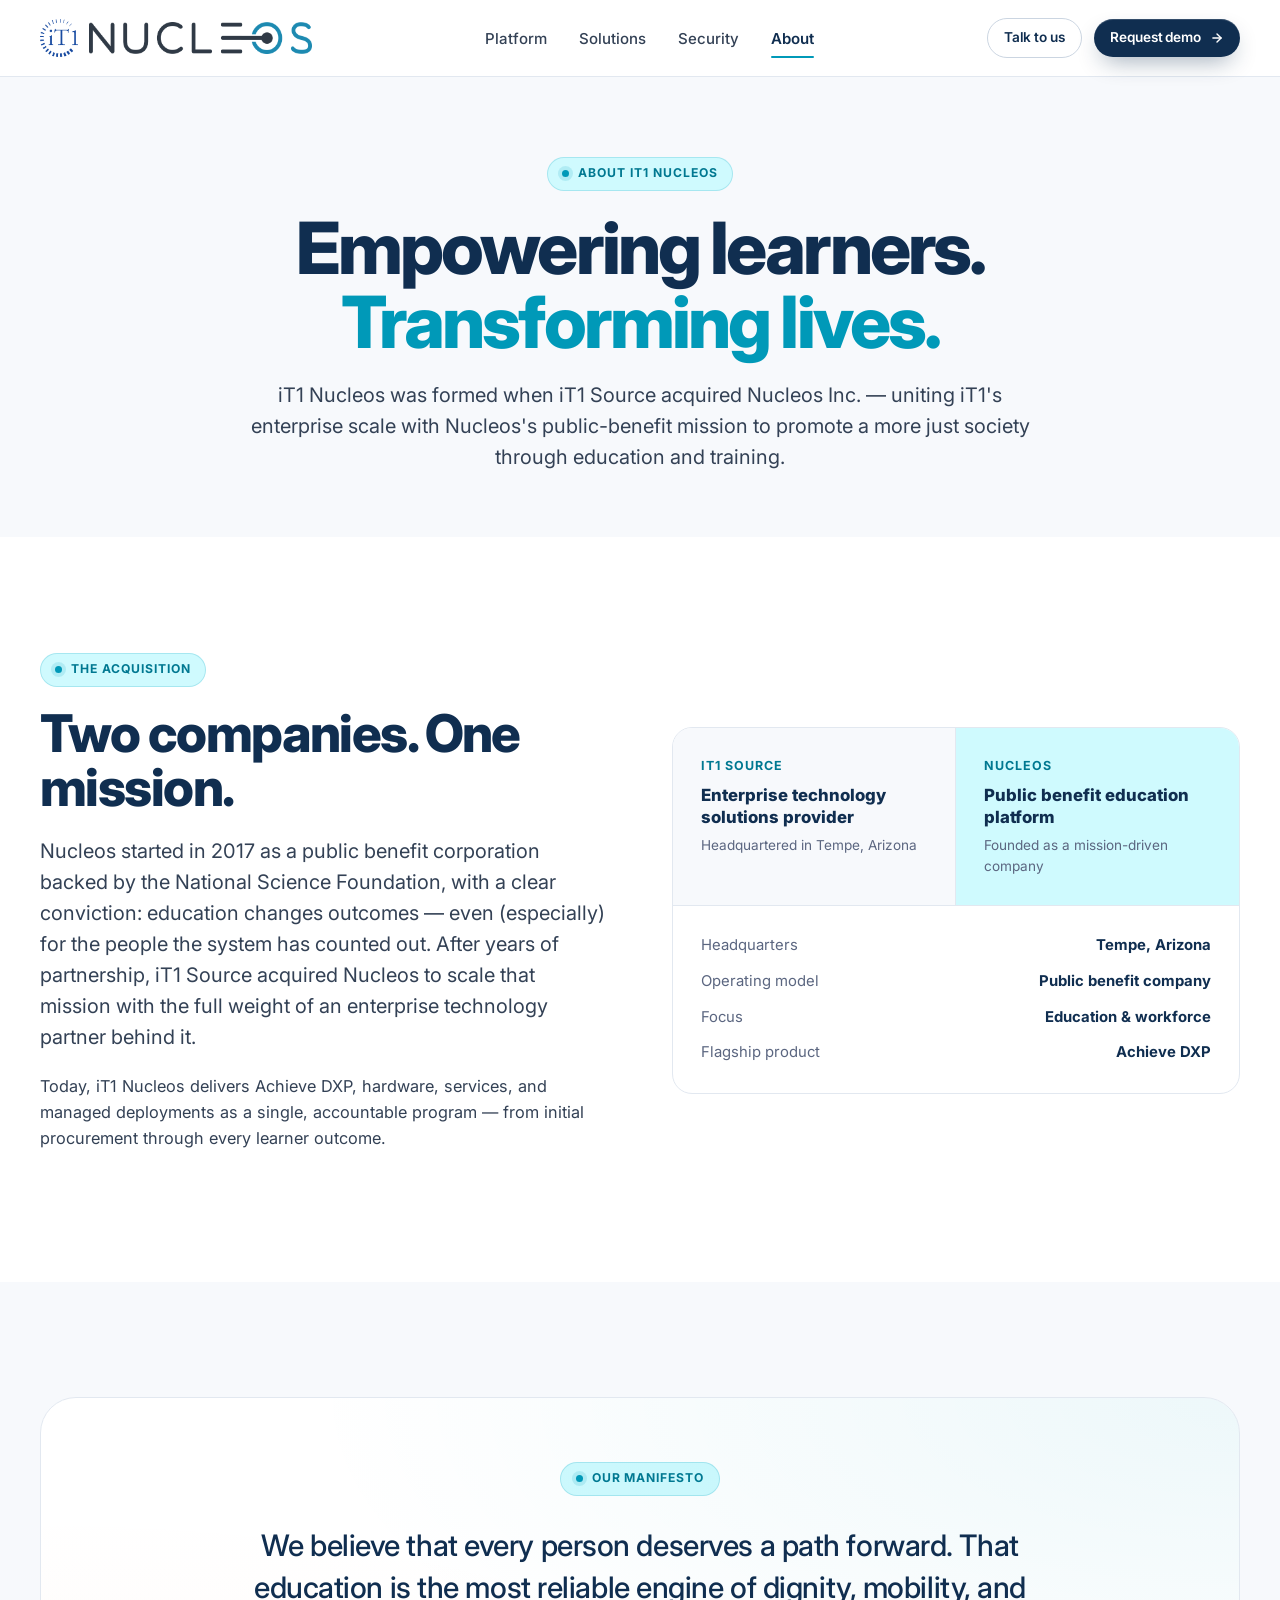
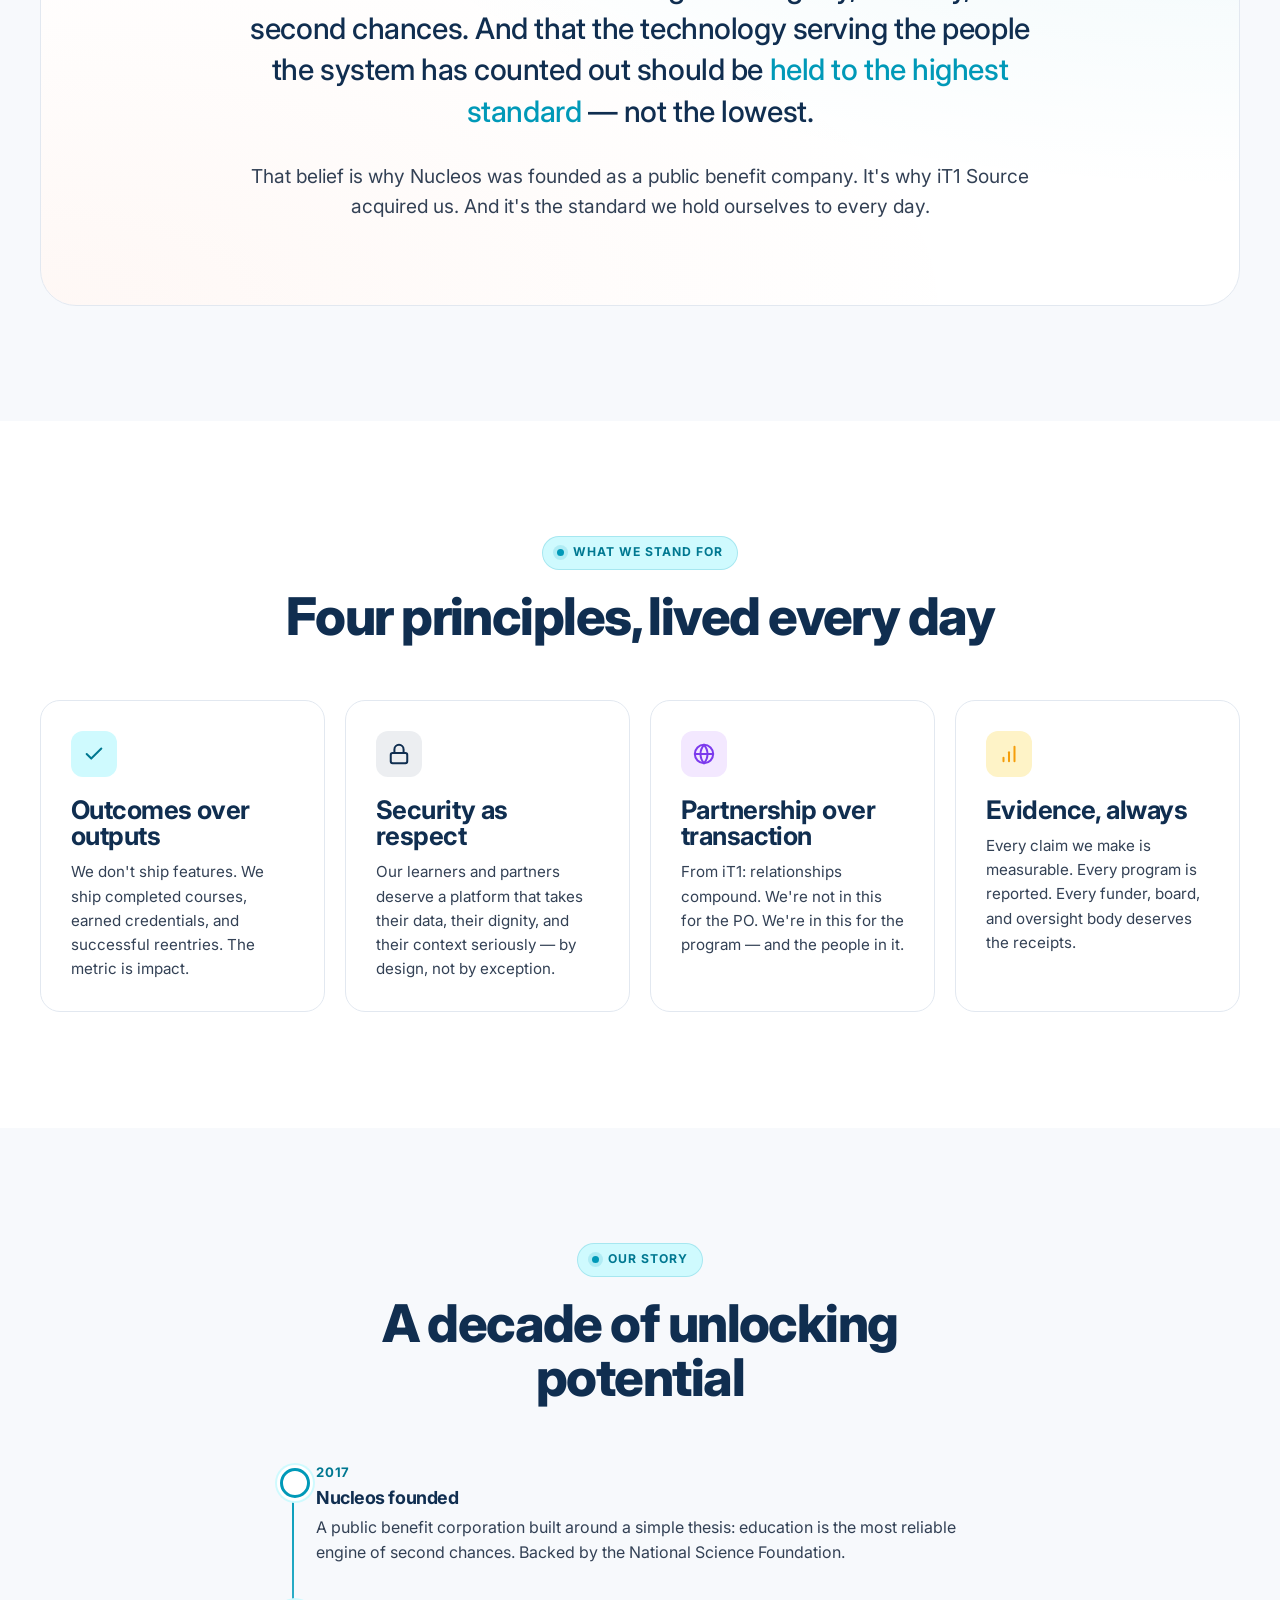
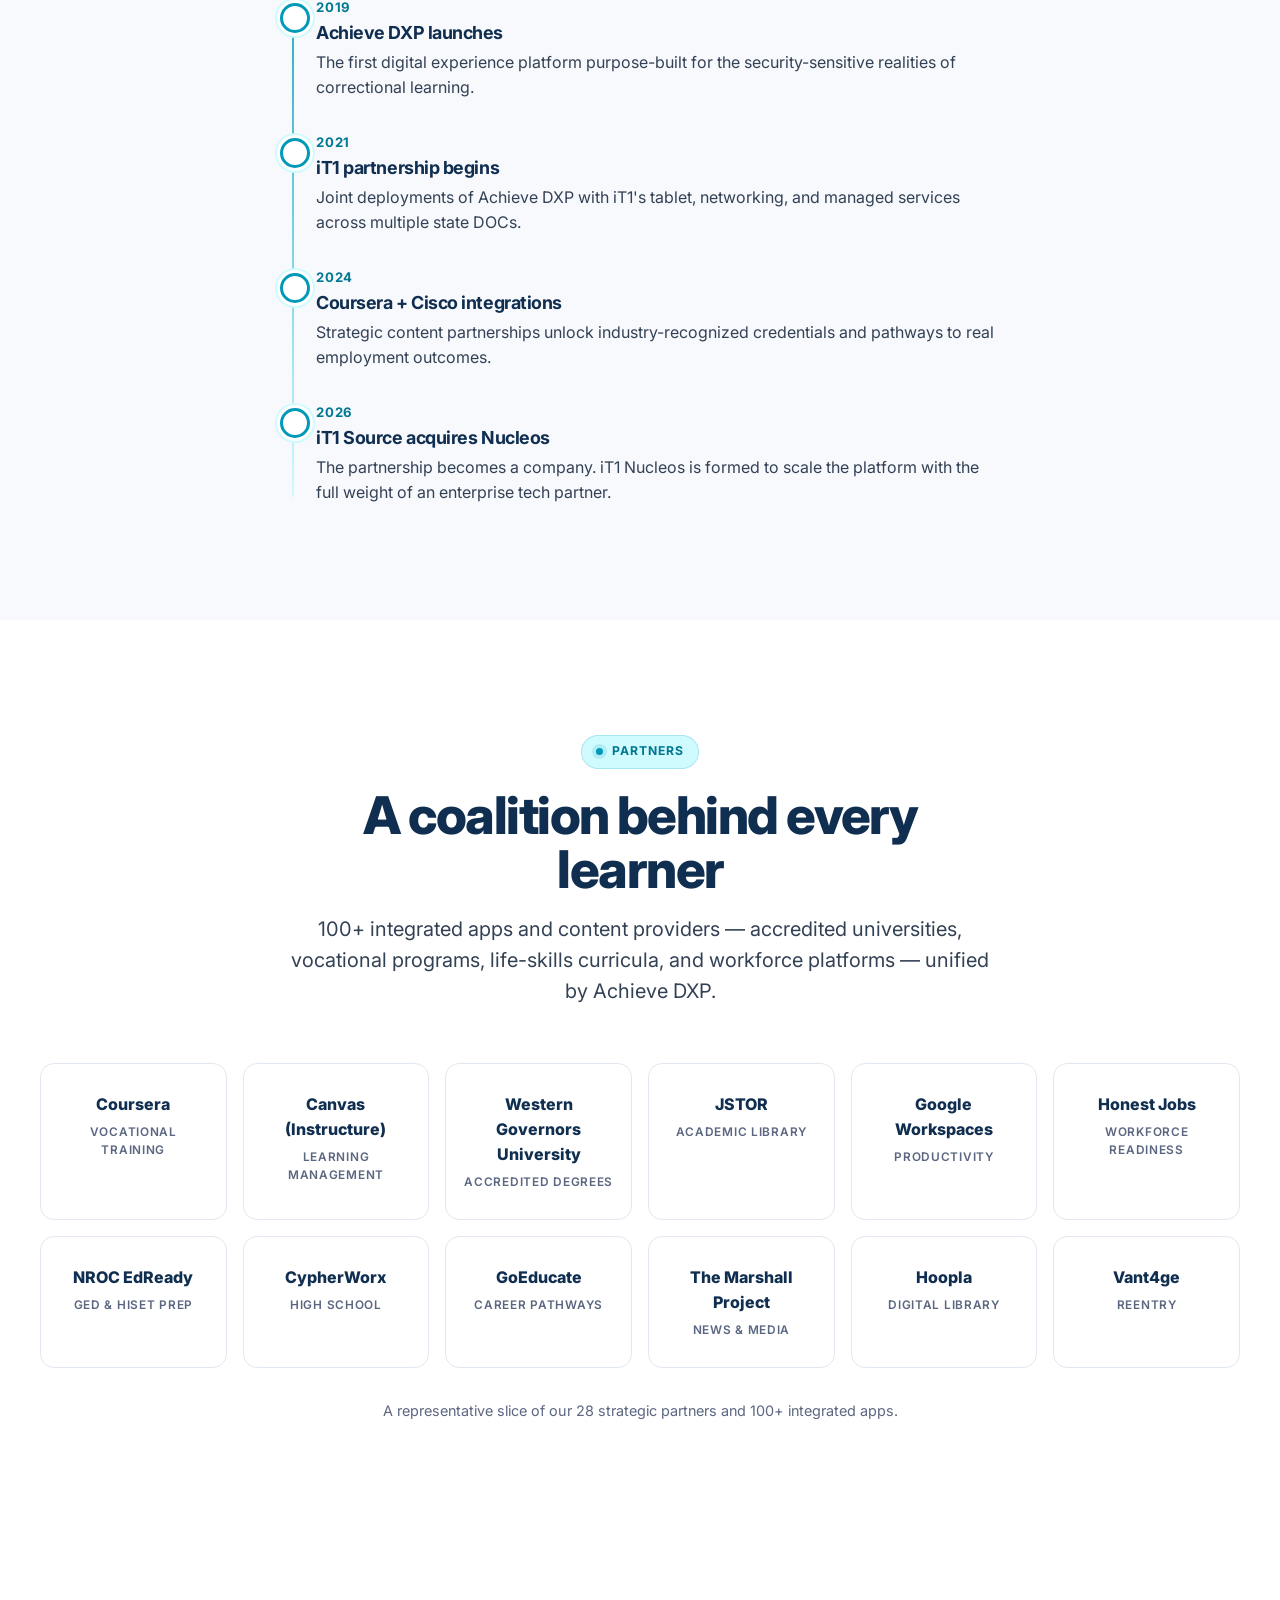
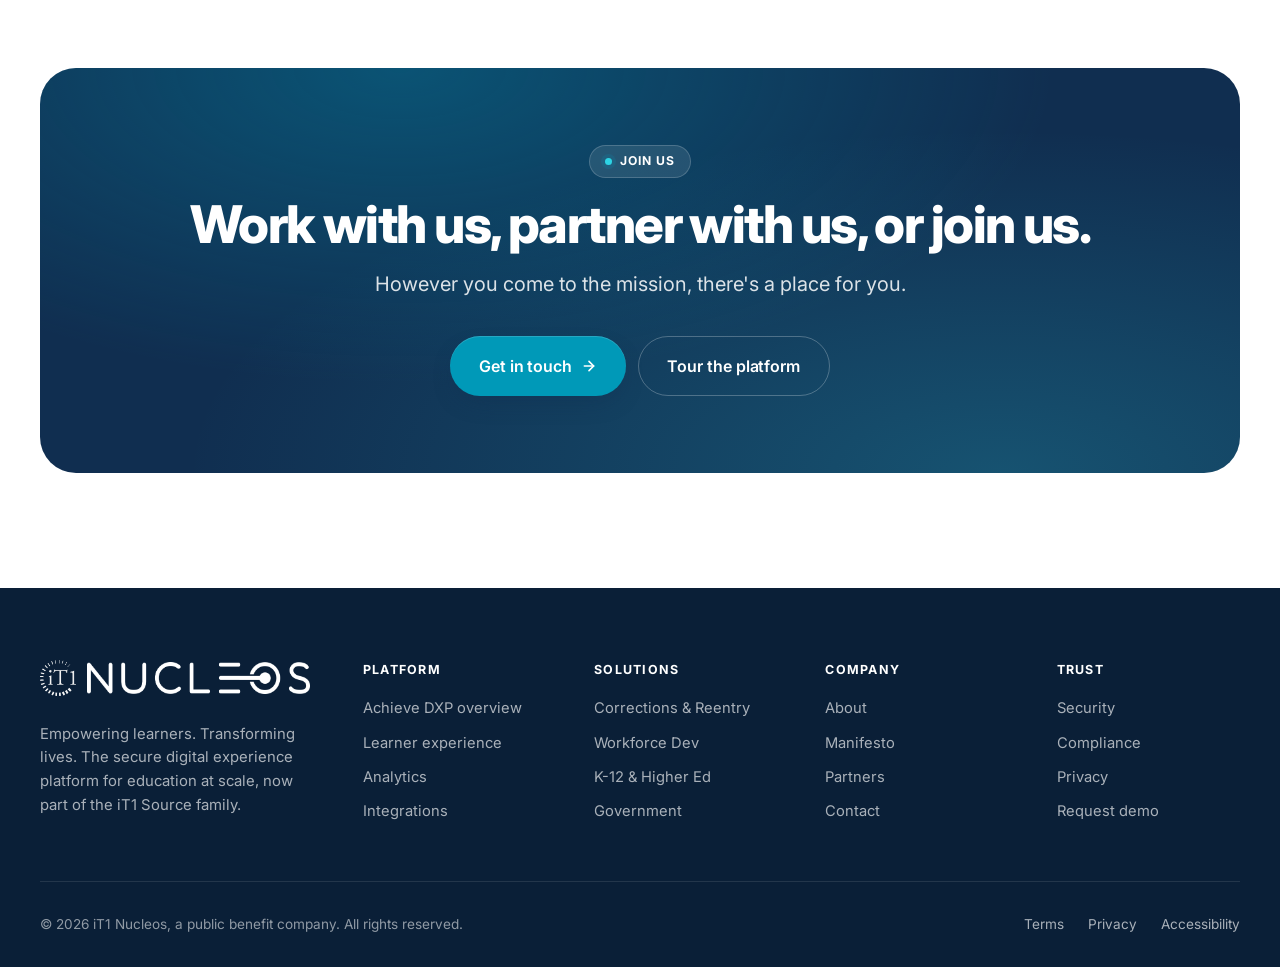
==== commit 8a05cd22: "Align site facts with Nucleos intro PDF + nucleos.com Audited every claim against the official Achie" ====
--- a/about.html
+++ b/about.html
@@ -51,7 +51,7 @@
   <div class="container">
     <span class="eyebrow"><span class="dot"></span> About iT1 Nucleos</span>
     <h1 style="margin-top:1.25rem">Empowering learners.<br/><span class="teal">Transforming lives.</span></h1>
-    <p class="lead">iT1 Nucleos was formed when iT1 Source acquired Nucleos Inc. — uniting iT1's enterprise scale with Nucleos's public-benefit mission to bring transformative education to the people who need it most.</p>
+    <p class="lead">iT1 Nucleos was formed when iT1 Source acquired Nucleos Inc. — uniting iT1's enterprise scale with Nucleos's public-benefit mission to promote a more just society through education and training.</p>
   </div>
 </section>
 
@@ -61,7 +61,7 @@
       <div>
         <span class="eyebrow"><span class="dot"></span> The acquisition</span>
         <h2 style="margin-top:1.25rem">Two companies. One mission.</h2>
-        <p class="lead" style="margin-top:1.25rem">Nucleos started in 2017 with a clear conviction: education changes outcomes — even (especially) for the people the system has counted out. After years of partnership, iT1 Source acquired Nucleos to scale that mission with the full weight of an enterprise technology partner behind it.</p>
+        <p class="lead" style="margin-top:1.25rem">Nucleos started in 2017 as a public benefit corporation backed by the National Science Foundation, with a clear conviction: education changes outcomes — even (especially) for the people the system has counted out. After years of partnership, iT1 Source acquired Nucleos to scale that mission with the full weight of an enterprise technology partner behind it.</p>
         <p style="color:var(--ink-soft);margin-top:1.25rem;font-size:1.02rem;line-height:1.6">Today, iT1 Nucleos delivers Achieve DXP, hardware, services, and managed deployments as a single, accountable program — from initial procurement through every learner outcome.</p>
       </div>
 
@@ -130,7 +130,7 @@
 
     <div style="max-width:720px;margin:0 auto" class="reveal">
       <div class="timeline">
-        <div class="tl-item"><div class="tl-date">2017</div><h4>Nucleos founded</h4><p>A public benefit corporation built around a simple thesis: education is the most reliable engine of second chances.</p></div>
+        <div class="tl-item"><div class="tl-date">2017</div><h4>Nucleos founded</h4><p>A public benefit corporation built around a simple thesis: education is the most reliable engine of second chances. Backed by the National Science Foundation.</p></div>
         <div class="tl-item"><div class="tl-date">2019</div><h4>Achieve DXP launches</h4><p>The first digital experience platform purpose-built for the security-sensitive realities of correctional learning.</p></div>
         <div class="tl-item"><div class="tl-date">2021</div><h4>iT1 partnership begins</h4><p>Joint deployments of Achieve DXP with iT1's tablet, networking, and managed services across multiple state DOCs.</p></div>
         <div class="tl-item"><div class="tl-date">2024</div><h4>Coursera + Cisco integrations</h4><p>Strategic content partnerships unlock industry-recognized credentials and pathways to real employment outcomes.</p></div>
@@ -145,7 +145,7 @@
     <div class="section-head" data-reveal="up">
       <span class="eyebrow"><span class="dot"></span> Partners</span>
       <h2 style="margin-top:1.25rem">A coalition behind every learner</h2>
-      <p class="lead">140+ integrated apps and content providers — accredited universities, vocational programs, life-skills curricula, and workforce platforms — unified by Achieve DXP.</p>
+      <p class="lead">100+ integrated apps and content providers — accredited universities, vocational programs, life-skills curricula, and workforce platforms — unified by Achieve DXP.</p>
     </div>
     <div class="partners-grid" data-stagger>
       <div class="partner"><div class="p-name">Coursera</div><div class="p-type">Vocational training</div></div>
@@ -161,7 +161,7 @@
       <div class="partner"><div class="p-name">Hoopla</div><div class="p-type">Digital library</div></div>
       <div class="partner"><div class="p-name">Vant4ge</div><div class="p-type">Reentry</div></div>
     </div>
-    <p style="text-align:center;margin-top:2rem;color:var(--ink-mute);font-size:0.9rem">A representative slice of our 28 strategic partners and 140+ integrated apps.</p>
+    <p style="text-align:center;margin-top:2rem;color:var(--ink-mute);font-size:0.9rem">A representative slice of our 28 strategic partners and 100+ integrated apps.</p>
   </div>
 </section>
 
--- a/assets/css/styles.css
+++ b/assets/css/styles.css
@@ -514,15 +514,15 @@
   margin-top: 0.3rem;
 }
 
-/* Floating DXP badge over photo */
+/* Floating DXP badge over photo — positioned inside to avoid clipping */
 .hero-photo-badge {
   position: absolute;
-  top: -22px;
-  right: -22px;
-  background: white;
-  border-radius: 16px;
+  top: 1.25rem;
+  left: 1.25rem;
+  background: white;
+  border-radius: 14px;
   box-shadow: var(--shadow-lg);
-  padding: 0.85rem 1rem;
+  padding: 0.7rem 0.95rem;
   display: inline-flex;
   align-items: center;
   gap: 0.55rem;
@@ -3808,3 +3808,254 @@
 }
 .ps-app-card:hover { border-color: var(--teal); }
 .ps-app-card:active { transform: translateY(0) scale(0.98); }
+
+/* =============================================================
+   NEW HERO VISUAL — layered photo + product card + floating notifs
+   ============================================================= */
+.hero-visual {
+  position: relative;
+  width: 100%;
+  max-width: 580px;
+  margin-left: auto;
+  aspect-ratio: 4 / 5;
+  min-height: 480px;
+}
+
+/* Photo card — slightly tilted */
+.hv-photo {
+  position: absolute;
+  top: 0;
+  right: 0;
+  width: 80%;
+  height: 80%;
+  border-radius: 22px;
+  overflow: hidden;
+  box-shadow: 0 30px 60px -20px rgba(16, 46, 80, 0.4),
+              0 18px 36px -16px rgba(16, 46, 80, 0.25);
+  transform: rotate(2deg);
+  transition: transform 600ms cubic-bezier(0.22, 1, 0.36, 1);
+}
+.hv-photo:hover { transform: rotate(0deg); }
+.hv-photo img {
+  width: 100%;
+  height: 100%;
+  object-fit: cover;
+  object-position: center 35%;
+  transition: transform 8s ease-out;
+  transform: scale(1.04);
+}
+.hv-photo:hover img { transform: scale(1.1); }
+.hv-photo-gradient {
+  position: absolute;
+  inset: 0;
+  background: linear-gradient(135deg, rgba(0, 153, 184, 0.06) 0%, transparent 50%, rgba(16, 46, 80, 0.18) 100%);
+  pointer-events: none;
+}
+
+/* Product card — floats in front, bottom-left */
+.hv-card {
+  position: absolute;
+  left: 0;
+  bottom: 4%;
+  width: 68%;
+  background: white;
+  border-radius: 18px;
+  padding: 1.2rem 1.3rem 1.1rem;
+  box-shadow: 0 30px 60px -16px rgba(16, 46, 80, 0.35);
+  border: 1px solid var(--line);
+  display: flex;
+  flex-direction: column;
+  gap: 0.85rem;
+  z-index: 3;
+  transition: transform 500ms cubic-bezier(0.22, 1, 0.36, 1), box-shadow 500ms;
+}
+.hv-card:hover {
+  transform: translateY(-4px);
+  box-shadow: 0 40px 80px -16px rgba(16, 46, 80, 0.5);
+}
+
+.hv-card-head {
+  display: flex;
+  align-items: center;
+  justify-content: space-between;
+}
+.hv-card-logo {
+  height: 22px;
+  width: auto;
+}
+.hv-card-pill {
+  display: inline-flex;
+  align-items: center;
+  gap: 0.3rem;
+  padding: 0.22rem 0.55rem;
+  font-size: 0.62rem;
+  font-weight: 800;
+  letter-spacing: 0.1em;
+  text-transform: uppercase;
+  background: var(--teal-tint);
+  color: var(--teal-deep);
+  border-radius: 999px;
+  border: 1px solid rgba(0, 153, 184, 0.25);
+}
+.hv-card-pill::before {
+  content: "";
+  width: 6px; height: 6px;
+  border-radius: 50%;
+  background: var(--teal);
+  box-shadow: 0 0 0 3px rgba(0, 153, 184, 0.2);
+  animation: pulse 2.4s ease-in-out infinite;
+}
+.hv-card-title {
+  font-weight: 800;
+  color: var(--navy);
+  font-size: 0.95rem;
+  letter-spacing: -0.01em;
+}
+
+.hv-card-apps {
+  display: grid;
+  grid-template-columns: repeat(2, 1fr);
+  gap: 0.5rem;
+}
+.hv-app {
+  display: flex;
+  align-items: center;
+  gap: 0.5rem;
+  padding: 0.45rem 0.55rem;
+  background: var(--bg-soft);
+  border: 1px solid var(--line);
+  border-radius: 9px;
+  font-size: 0.74rem;
+  font-weight: 700;
+  color: var(--navy);
+}
+.hv-app img {
+  height: 18px;
+  width: auto;
+  max-width: 38px;
+  object-fit: contain;
+  flex-shrink: 0;
+}
+.hv-app span {
+  white-space: nowrap;
+  overflow: hidden;
+  text-overflow: ellipsis;
+}
+
+.hv-card-foot {
+  display: flex;
+  justify-content: space-between;
+  align-items: center;
+  padding-top: 0.65rem;
+  border-top: 1px solid var(--line);
+}
+.hv-count {
+  font-size: 0.72rem;
+  color: var(--ink-mute);
+  font-weight: 600;
+}
+.hv-explore {
+  display: inline-flex;
+  align-items: center;
+  gap: 0.3rem;
+  font-size: 0.75rem;
+  font-weight: 800;
+  color: var(--teal);
+  text-decoration: none;
+}
+.hv-explore:hover { color: var(--teal-deep); }
+.hv-explore svg { transition: transform 250ms; }
+.hv-explore:hover svg { transform: translateX(3px); }
+
+/* Floating credential notification — top of photo */
+.hv-notif {
+  position: absolute;
+  top: 6%;
+  left: 8%;
+  background: white;
+  border-radius: 14px;
+  padding: 0.65rem 0.9rem;
+  box-shadow: 0 18px 38px -12px rgba(16, 46, 80, 0.4);
+  display: flex;
+  align-items: center;
+  gap: 0.65rem;
+  z-index: 4;
+  border: 1px solid var(--line);
+  animation: notif-bob 4s ease-in-out infinite;
+}
+@keyframes notif-bob {
+  0%, 100% { transform: translateY(0); }
+  50% { transform: translateY(-6px); }
+}
+.hv-notif-dot {
+  width: 10px; height: 10px;
+  border-radius: 50%;
+  background: var(--emerald);
+  box-shadow: 0 0 0 4px rgba(16, 185, 129, 0.2);
+  flex-shrink: 0;
+}
+.hv-notif-body { line-height: 1.2; }
+.hv-notif-title {
+  font-weight: 800;
+  color: var(--navy);
+  font-size: 0.78rem;
+  letter-spacing: -0.005em;
+}
+.hv-notif-sub {
+  font-size: 0.66rem;
+  color: var(--ink-mute);
+  font-weight: 600;
+  margin-top: 0.15rem;
+}
+
+/* Floating Azure badge — bottom-right */
+.hv-azure {
+  position: absolute;
+  bottom: 24%;
+  right: -4%;
+  background: var(--navy);
+  color: white;
+  border-radius: 12px;
+  padding: 0.75rem 0.95rem;
+  display: flex;
+  align-items: center;
+  gap: 0.6rem;
+  box-shadow: 0 18px 38px -12px rgba(16, 46, 80, 0.55);
+  z-index: 4;
+  animation: notif-bob 5s ease-in-out infinite;
+  animation-delay: 1s;
+}
+.hv-azure svg {
+  color: var(--teal-soft);
+  flex-shrink: 0;
+}
+.hv-azure-body { line-height: 1.2; }
+.hv-azure-title {
+  font-size: 0.76rem;
+  font-weight: 800;
+  letter-spacing: -0.005em;
+  color: white;
+}
+.hv-azure-sub {
+  font-size: 0.64rem;
+  color: rgba(255, 255, 255, 0.7);
+  font-weight: 600;
+  margin-top: 0.15rem;
+}
+
+@media (max-width: 900px) {
+  .hero-visual { max-width: 100%; aspect-ratio: 16 / 12; margin: 2rem auto 0; min-height: 380px; }
+  .hv-photo { width: 75%; height: 75%; }
+  .hv-card { width: 70%; }
+  .hv-azure { right: -2%; }
+}
+
+@media (max-width: 600px) {
+  .hero-visual { aspect-ratio: 4 / 4.2; min-height: 420px; }
+  .hv-card-apps { grid-template-columns: 1fr 1fr; }
+}
+
+/* Suppress old hero-photo styles by hiding them (they're no longer used) */
+.hero-photo, .hero-photo-badge, .hero-photo-stat, .hero-photo-caption, .hero-photo-overlay {
+  display: none;
+}
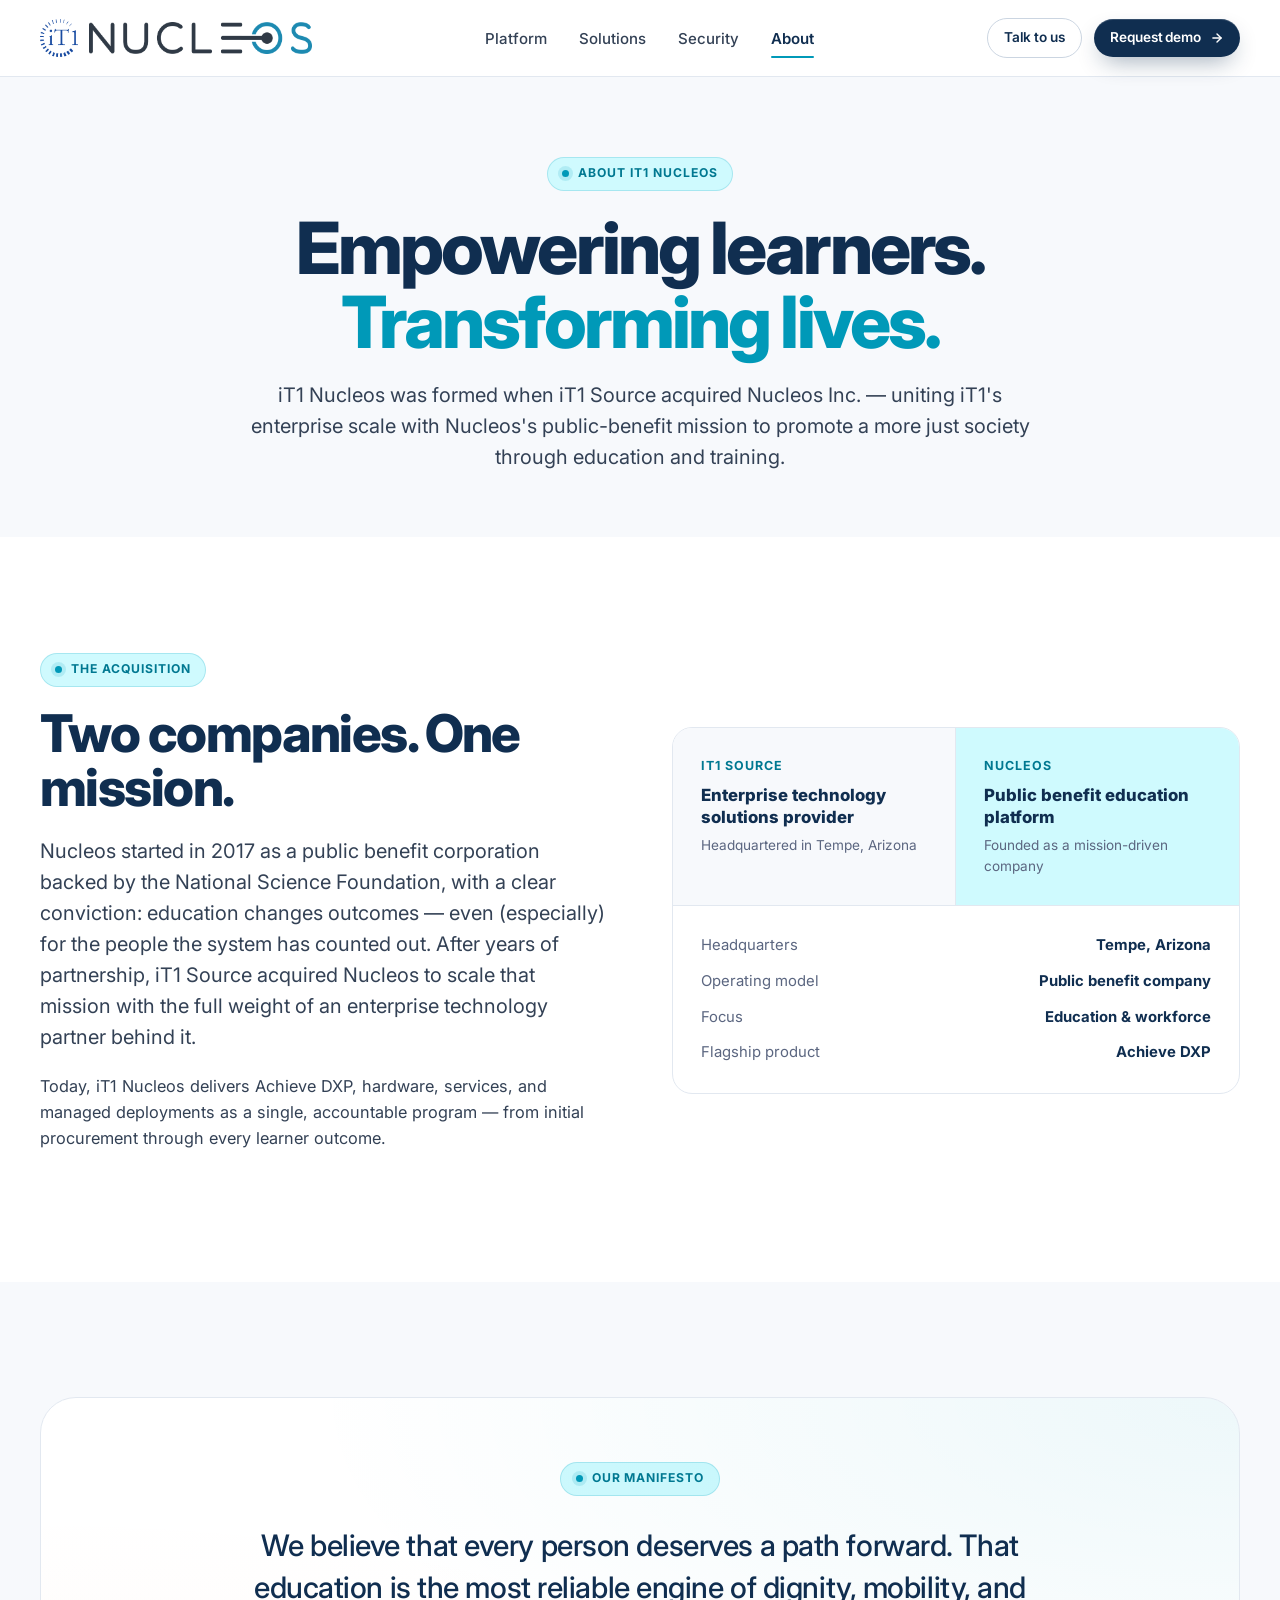
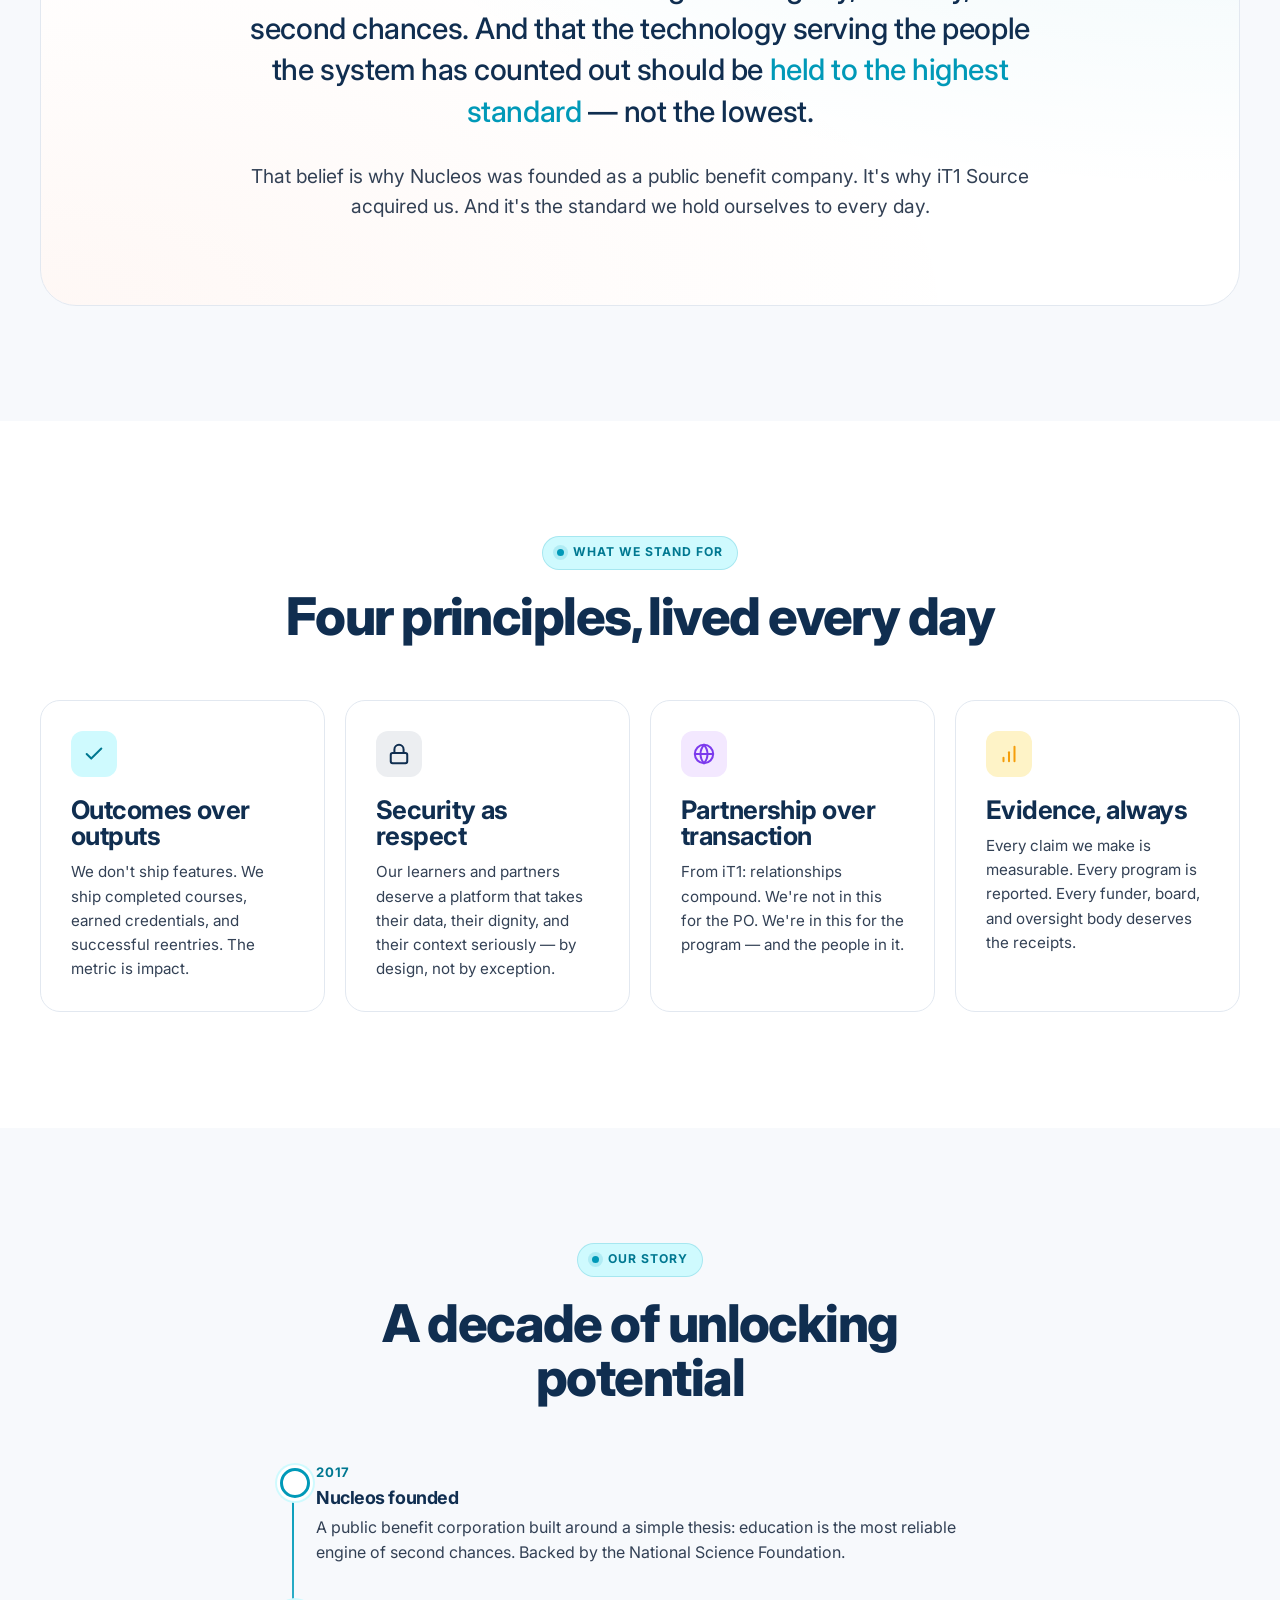
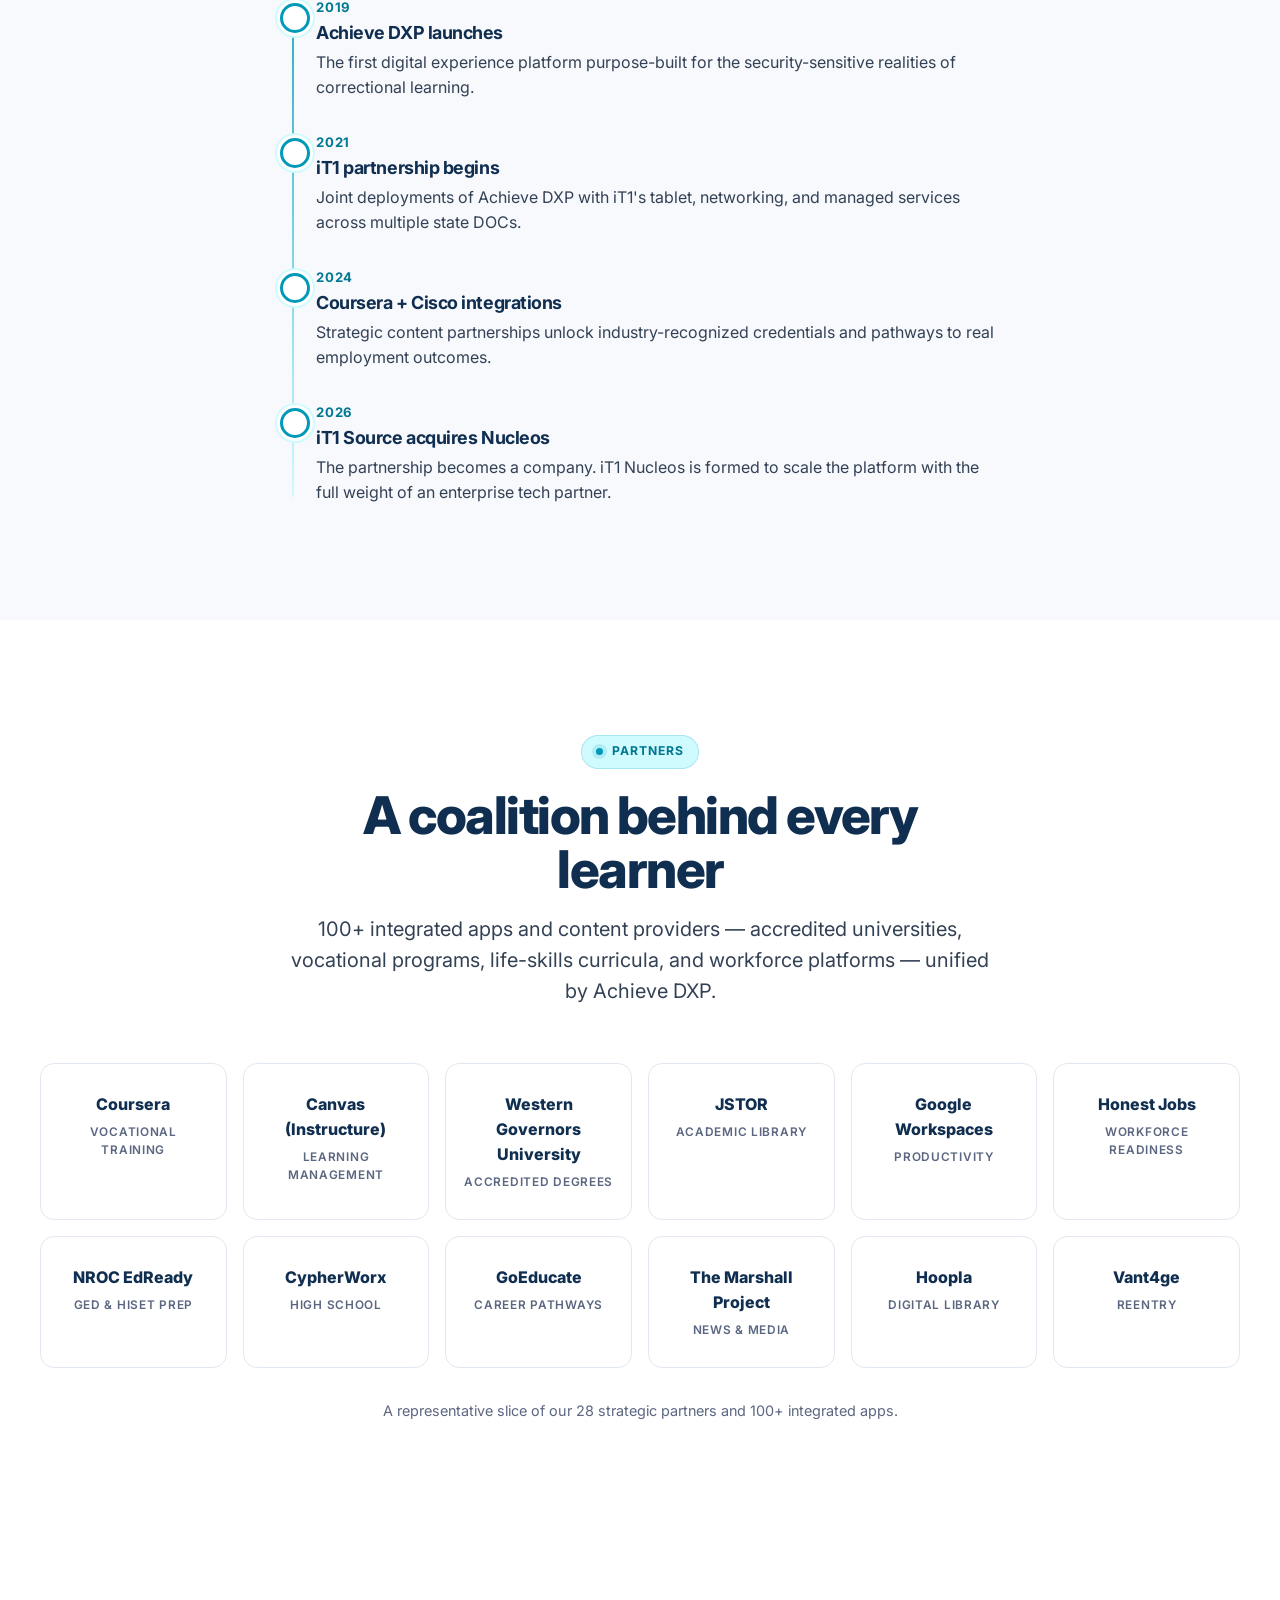
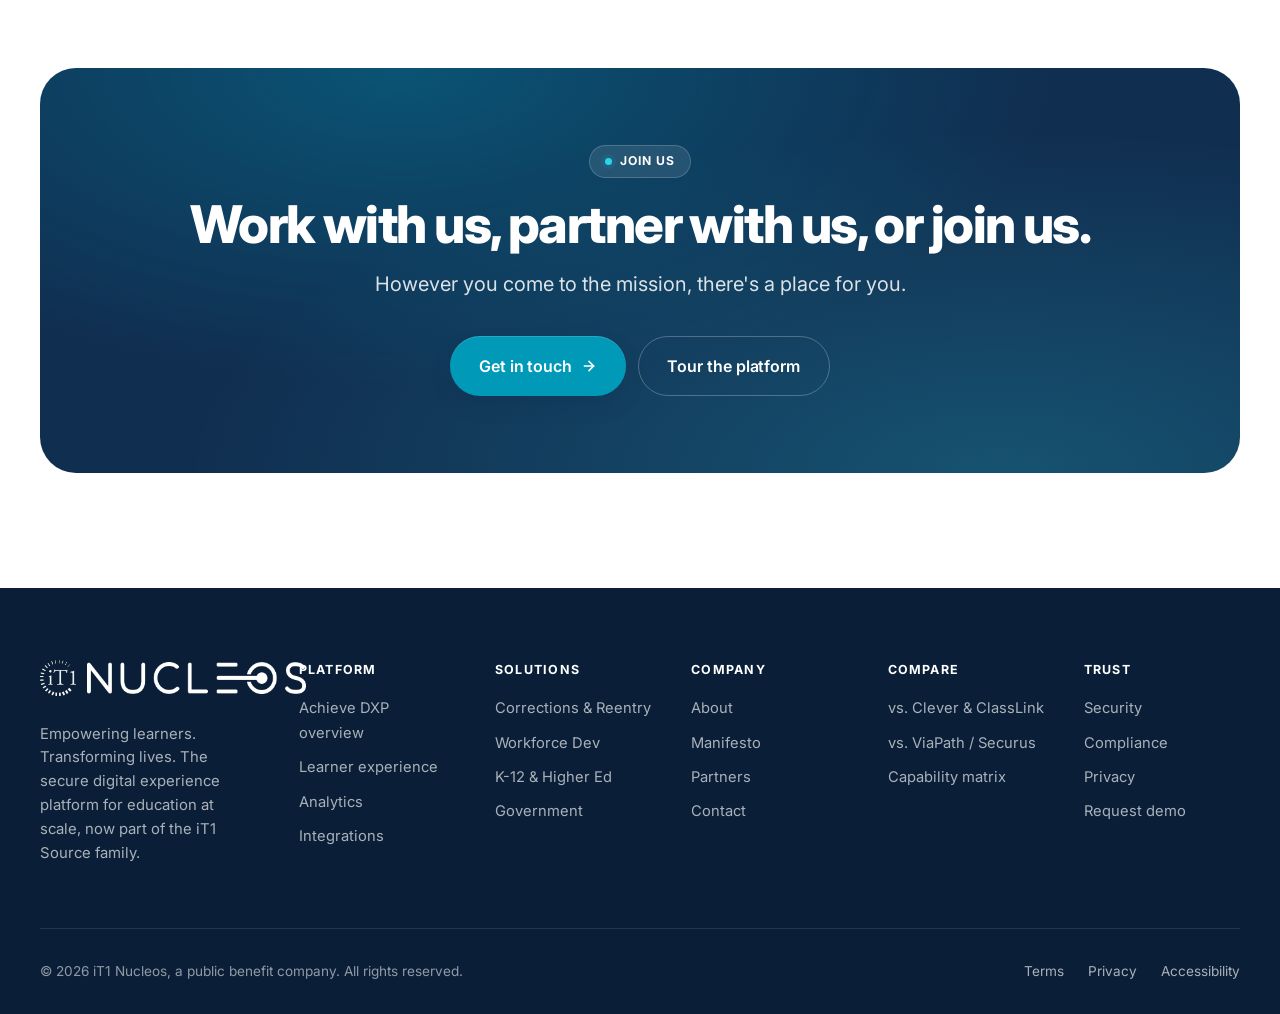
==== commit 5e8fd7fb: "Ship the dominance package: hero typography, customer wall, testimonials, two vs pages Six coordinat" ====
--- a/about.html
+++ b/about.html
@@ -188,10 +188,10 @@
         </a>
         <p>Empowering learners. Transforming lives. The secure digital experience platform for education at scale, now part of the iT1 Source family.</p>
       </div>
-      <div class="footer-col"><h5>Platform</h5><ul><li><a href="platform.html">Achieve DXP overview</a></li><li><a href="platform.html#learner">Learner experience</a></li><li><a href="platform.html#analytics">Analytics</a></li><li><a href="platform.html#integrations">Integrations</a></li></ul></div>
+      <div class="footer-col"><h5>Platform</h5><ul><li><a href="platform.html">Achieve DXP overview</a></li><li><a href="platform.html#learner">Learner experience</a></li><li><a href="platform.html#analytics">Analytics</a></li><li><a href="platform.html">Integrations</a></li></ul></div>
       <div class="footer-col"><h5>Solutions</h5><ul><li><a href="solutions.html#corrections">Corrections &amp; Reentry</a></li><li><a href="solutions.html#workforce">Workforce Dev</a></li><li><a href="solutions.html#education">K-12 &amp; Higher Ed</a></li><li><a href="solutions.html#government">Government</a></li></ul></div>
       <div class="footer-col"><h5>Company</h5><ul><li><a href="about.html">About</a></li><li><a href="about.html#manifesto">Manifesto</a></li><li><a href="about.html#partners">Partners</a></li><li><a href="contact.html">Contact</a></li></ul></div>
-      <div class="footer-col"><h5>Trust</h5><ul><li><a href="security.html">Security</a></li><li><a href="security.html#compliance">Compliance</a></li><li><a href="security.html#privacy">Privacy</a></li><li><a href="contact.html#demo">Request demo</a></li></ul></div>
+      <div class="footer-col"><h5>Compare</h5><ul><li><a href="vs-clever.html">vs. Clever &amp; ClassLink</a></li><li><a href="vs-viapath.html">vs. ViaPath / Securus</a></li><li><a href="platform.html#truth">Capability matrix</a></li></ul></div><div class="footer-col"><h5>Trust</h5><ul><li><a href="security.html">Security</a></li><li><a href="security.html#compliance">Compliance</a></li><li><a href="security.html#privacy">Privacy</a></li><li><a href="contact.html#demo">Request demo</a></li></ul></div>
     </div>
     <div class="footer-bottom"><span>&copy; 2026 iT1 Nucleos, a public benefit company. All rights reserved.</span><div class="legal"><a href="#">Terms</a><a href="#">Privacy</a><a href="#">Accessibility</a></div></div>
   </div>
--- a/assets/css/styles.css
+++ b/assets/css/styles.css
@@ -410,7 +410,15 @@
   align-items: center;
 }
 
-.hero-copy h1 { margin-top: 1.25rem; margin-bottom: 1.5rem; }
+.hero-copy h1 {
+  margin-top: 1.25rem;
+  margin-bottom: 1.5rem;
+  font-size: clamp(2.8rem, 7.5vw, 5.6rem);
+  letter-spacing: -0.045em;
+  line-height: 0.98;
+  font-weight: 800;
+}
+.hero-copy .lead { font-size: clamp(1.12rem, 1.55vw, 1.32rem); max-width: 56ch; }
 .hero-actions {
   display: flex;
   gap: 0.75rem;
@@ -794,11 +802,15 @@
    COMPLIANCE GRID
    ============================================================= */
 .compliance-grid {
-  display: grid;
-  grid-template-columns: repeat(auto-fit, minmax(180px, 1fr));
+  display: flex;
+  flex-wrap: wrap;
+  justify-content: center;
   gap: 1rem;
+  max-width: 1080px;
+  margin: 0 auto;
 }
 .compliance-badge {
+  flex: 0 0 calc((100% - 3rem) / 4);
   padding: 1.5rem 1.2rem;
   border: 1px solid var(--line);
   border-radius: var(--r-md);
@@ -1004,8 +1016,8 @@
 }
 .footer-grid {
   display: grid;
-  grid-template-columns: 1.5fr 1fr 1fr 1fr 1fr;
-  gap: 3rem;
+  grid-template-columns: 1.4fr 1fr 1fr 1fr 1fr 1fr;
+  gap: 2.5rem;
   margin-bottom: 3rem;
 }
 @media (max-width: 800px) {
@@ -1451,11 +1463,15 @@
 
 /* Trust badges */
 .trust-grid {
-  display: grid;
-  grid-template-columns: repeat(auto-fit, minmax(180px, 1fr));
+  display: flex;
+  flex-wrap: wrap;
+  justify-content: center;
   gap: 1rem;
+  max-width: 1080px;
+  margin: 0 auto;
 }
 .trust-badge {
+  flex: 0 0 calc((100% - 3rem) / 4);
   padding: 1.5rem;
   border: 1px solid var(--line);
   border-radius: var(--r-md);
@@ -4059,3 +4075,549 @@
 .hero-photo, .hero-photo-badge, .hero-photo-stat, .hero-photo-caption, .hero-photo-overlay {
   display: none;
 }
+
+/* Meta pills below the preview-card button */
+.ps-iframe-meta {
+  display: flex;
+  flex-wrap: wrap;
+  gap: 0.5rem;
+  justify-content: center;
+  margin-top: 0.4rem;
+}
+.ps-iframe-meta-pill {
+  display: inline-flex;
+  align-items: center;
+  gap: 0.3rem;
+  padding: 0.3rem 0.65rem;
+  background: white;
+  border: 1px solid var(--line);
+  border-radius: 999px;
+  font-size: 0.72rem;
+  font-weight: 700;
+  color: var(--ink-mute);
+  letter-spacing: 0.02em;
+}
+.ps-iframe-meta-pill svg { color: var(--teal); }
+
+/* Hide the iframe and loader since we always show the preview card */
+.ps-iframe-el, .ps-iframe-loader { display: none !important; }
+
+/* =============================================================
+   PRODUCT-ONLY HERO (no photo)
+   ============================================================= */
+.hv-product-only {
+  display: grid;
+  place-items: center;
+  position: relative;
+  min-height: 540px;
+}
+
+/* Hide the old photo + Azure badge when product-only mode active */
+.hv-product-only .hv-photo,
+.hv-product-only .hv-azure { display: none; }
+
+.hv-card-large {
+  position: relative !important;
+  inset: auto !important;
+  width: 88% !important;
+  max-width: 460px;
+  margin: 0 auto;
+  padding: 1.5rem 1.6rem 1.35rem !important;
+  z-index: 2;
+}
+
+.hv-card-large .hv-card-title {
+  font-size: 1.05rem;
+}
+
+.hv-card-large .hv-card-logo {
+  height: 26px;
+}
+
+/* 3x2 app grid in the large card */
+.hv-card-apps-grid {
+  grid-template-columns: repeat(2, 1fr) !important;
+}
+
+.hv-card-large .hv-app {
+  padding: 0.55rem 0.7rem;
+}
+
+/* Floating credential notification — top-left, sticking out of the card */
+.hv-product-only .hv-notif {
+  position: absolute;
+  top: 4%;
+  left: 2%;
+  z-index: 3;
+}
+
+/* Floating learner-record card — bottom-right, sticking out */
+.hv-record {
+  position: absolute;
+  bottom: 4%;
+  right: 0;
+  background: white;
+  border-radius: 14px;
+  padding: 0.85rem 1rem;
+  box-shadow: 0 18px 38px -12px rgba(16, 46, 80, 0.35);
+  border: 1px solid var(--line);
+  min-width: 200px;
+  z-index: 3;
+  animation: notif-bob 5s ease-in-out infinite;
+  animation-delay: 1.2s;
+}
+
+.hv-record-head {
+  display: flex;
+  justify-content: space-between;
+  align-items: center;
+  margin-bottom: 0.5rem;
+}
+.hv-record-label {
+  font-size: 0.62rem;
+  color: var(--ink-mute);
+  text-transform: uppercase;
+  letter-spacing: 0.08em;
+  font-weight: 700;
+}
+.hv-record-status {
+  display: inline-flex;
+  align-items: center;
+  gap: 0.3rem;
+  font-size: 0.66rem;
+  font-weight: 700;
+  color: var(--emerald);
+  text-transform: uppercase;
+  letter-spacing: 0.04em;
+}
+.hv-record-status::before {
+  content: "";
+  width: 6px; height: 6px;
+  border-radius: 50%;
+  background: var(--emerald);
+  box-shadow: 0 0 0 3px rgba(16, 185, 129, 0.18);
+}
+
+.hv-record-name {
+  font-weight: 800;
+  font-size: 0.95rem;
+  color: var(--navy);
+  letter-spacing: -0.01em;
+}
+.hv-record-course {
+  font-size: 0.76rem;
+  color: var(--ink-soft);
+  margin-top: 0.1rem;
+}
+.hv-record-bar {
+  height: 5px;
+  background: var(--bg-muted);
+  border-radius: 3px;
+  overflow: hidden;
+  margin-top: 0.6rem;
+}
+.hv-record-bar i {
+  display: block;
+  height: 100%;
+  background: linear-gradient(90deg, var(--teal-soft), var(--teal));
+  border-radius: 3px;
+}
+.hv-record-meta {
+  display: flex;
+  gap: 0.3rem;
+  font-size: 0.68rem;
+  color: var(--ink-mute);
+  font-weight: 600;
+  margin-top: 0.45rem;
+}
+
+/* Subtle background panel behind the product card to add depth */
+.hv-product-only::before {
+  content: "";
+  position: absolute;
+  top: 6%;
+  left: 4%;
+  right: 4%;
+  bottom: 6%;
+  background: linear-gradient(135deg, var(--teal-tint) 0%, transparent 40%, #ddd6fe 100%);
+  border-radius: 28px;
+  opacity: 0.45;
+  filter: blur(30px);
+  z-index: 0;
+}
+
+@media (max-width: 900px) {
+  .hv-product-only { min-height: 440px; max-width: 500px; margin: 2rem auto 0; }
+  .hv-card-large { width: 86% !important; }
+  .hv-record { right: -2%; min-width: 180px; }
+}
+
+/* =============================================================
+   HOMEPAGE LOGO CAROUSEL — infinite scrolling rows of partner logos
+   ============================================================= */
+.logo-carousel {
+  overflow: hidden;
+  position: relative;
+  padding-block: 2.5rem 1.5rem;
+  background: white;
+}
+
+.lc-row {
+  display: flex;
+  overflow: hidden;
+  padding: 0.6rem 0;
+  mask-image: linear-gradient(90deg, transparent, black 8%, black 92%, transparent);
+  -webkit-mask-image: linear-gradient(90deg, transparent, black 8%, black 92%, transparent);
+}
+
+.lc-track {
+  display: flex;
+  gap: 0.85rem;
+  flex-shrink: 0;
+  animation: marquee-left 70s linear infinite;
+  will-change: transform;
+}
+.lc-track-left {
+  animation-name: marquee-left;
+}
+.lc-track-right {
+  animation-name: marquee-right;
+  animation-duration: 80s;
+}
+
+@keyframes marquee-left {
+  from { transform: translateX(0); }
+  to { transform: translateX(-50%); }
+}
+@keyframes marquee-right {
+  from { transform: translateX(-50%); }
+  to { transform: translateX(0); }
+}
+
+.logo-carousel:hover .lc-track {
+  animation-play-state: paused;
+}
+
+.ls-tile {
+  flex: 0 0 auto;
+  width: 140px;
+  height: 72px;
+  padding: 0.95rem 1.1rem;
+  background: white;
+  border: 1px solid var(--line);
+  border-radius: 12px;
+  display: flex;
+  align-items: center;
+  justify-content: center;
+  transition: border-color 220ms, box-shadow 220ms, transform 220ms;
+  text-decoration: none;
+}
+
+.ls-tile:hover {
+  border-color: var(--teal);
+  box-shadow: var(--shadow);
+  transform: translateY(-2px) scale(1.04);
+  z-index: 2;
+  position: relative;
+}
+
+.ls-tile img {
+  max-height: 42px;
+  max-width: 100%;
+  width: auto;
+  height: auto;
+  object-fit: contain;
+  filter: grayscale(35%);
+  opacity: 0.9;
+  transition: filter 250ms, opacity 250ms;
+}
+
+.ls-tile:hover img {
+  filter: grayscale(0);
+  opacity: 1;
+}
+
+@media (prefers-reduced-motion: reduce) {
+  .lc-track { animation: none; }
+}
+
+/* =============================================================
+   MOBILE RESPONSIVENESS PASS
+   Critical: grid children need min-width: 0 to allow shrinking
+   ============================================================= */
+
+/* Universal grid-child min-width fix */
+.hero-grid > *, .split > *, .dxp-showcase-grid > *,
+.showcase-grid > *, .reentry-grid > *, .humantech-grid > *,
+.layered-head > *, .footer-grid > *, .cards > *, .features > *,
+.sectors > *, .values > * {
+  min-width: 0;
+}
+
+/* MOBILE — 768px and below */
+@media (max-width: 768px) {
+  :root {
+    --pad: 1.1rem;
+  }
+
+  /* Headings shrink */
+  h1 { font-size: 2.4rem; }
+  h2 { font-size: 1.85rem; }
+  h3 { font-size: 1.15rem; }
+
+  /* Tighter section padding */
+  .section { padding-block: 3rem; }
+  .section-tight { padding-block: 2rem; }
+
+  /* === NAV === */
+  .nav { height: 60px; gap: 0.5rem; }
+  .brand-it1 { height: 30px; width: 30px; }
+  .brand-logo { height: 26px; }
+  .nav-cta { gap: 0.4rem; }
+  .nav-cta .btn-ghost { display: none; }
+  .menu-toggle { width: 40px; height: 40px; }
+
+  /* === HERO === */
+  .hero {
+    padding-top: 2rem;
+    padding-bottom: 3rem;
+  }
+  .hero-copy h1 { font-size: clamp(2rem, 9vw, 2.6rem); line-height: 1.05; }
+  .hero-copy .lead { font-size: 0.98rem; }
+  .hero-actions { gap: 0.5rem; }
+  .hero-actions .btn { padding: 0.85rem 1.25rem; font-size: 0.9rem; }
+  .hero-actions .btn-lg { padding: 0.9rem 1.35rem; font-size: 0.95rem; }
+  .hero-trust {
+    gap: 1rem;
+    margin-top: 1.75rem;
+    padding-top: 1.5rem;
+  }
+  .hero-trust-item .num { font-size: 1.3rem; }
+  .hero-trust-item .lbl { font-size: 0.7rem; }
+
+  /* === PRODUCT-ONLY HERO === */
+  .hero-visual {
+    aspect-ratio: auto !important;
+    min-height: 0 !important;
+    max-width: 100% !important;
+    margin: 1.5rem 0 0 !important;
+  }
+  .hv-product-only {
+    min-height: 0 !important;
+    padding-block: 1rem;
+  }
+  .hv-product-only::before { display: none; }
+
+  .hv-card-large {
+    width: 100% !important;
+    max-width: 100% !important;
+    margin: 0 !important;
+    padding: 1.1rem 1.15rem !important;
+  }
+  .hv-card-apps-grid {
+    grid-template-columns: 1fr 1fr !important;
+    gap: 0.4rem !important;
+  }
+  .hv-card-large .hv-card-title { font-size: 0.95rem; }
+  .hv-card-large .hv-card-logo { height: 22px; }
+  .hv-app { padding: 0.45rem 0.55rem !important; }
+  .hv-app img { height: 16px; max-width: 30px; }
+  .hv-app span { font-size: 0.72rem; }
+
+  /* Floating notif/record cards reposition on mobile — sit between hero and product card */
+  .hv-product-only .hv-notif,
+  .hv-product-only .hv-record {
+    position: relative !important;
+    inset: auto !important;
+    margin-bottom: 0.65rem;
+    animation: none !important;
+    min-width: 0;
+  }
+  .hv-notif { padding: 0.6rem 0.85rem; }
+  .hv-notif-title { font-size: 0.78rem; }
+  .hv-notif-sub { font-size: 0.66rem; }
+  .hv-record { min-width: 0 !important; padding: 0.7rem 0.85rem; }
+
+  /* === LOGO CAROUSEL === */
+  .logo-carousel { padding-block: 1.75rem 1rem; }
+  .ls-tile { width: 110px; height: 60px; padding: 0.65rem 0.75rem; }
+  .ls-tile img { max-height: 34px; }
+  .lc-track { gap: 0.55rem; animation-duration: 50s; }
+
+  /* === VALUE PROP === */
+  .values { gap: 0.85rem; }
+  .value { padding: 1.5rem 1.35rem; }
+  .value .num { width: 36px; height: 36px; font-size: 0.85rem; }
+
+  /* === DXP SHOWCASE === */
+  .dxp-showcase {
+    padding: 1.75rem 1.35rem;
+    border-radius: 18px;
+  }
+  .dxp-showcase-grid { gap: 1.5rem; }
+  .dxp-product-logo { height: 42px; margin-bottom: 1rem; }
+
+  /* === DARK LAYERED PANEL === */
+  .layered-panel {
+    padding: 1.75rem 1.25rem;
+    border-radius: 18px;
+  }
+  .layered-head h2 { font-size: 1.05rem; line-height: 1.4; }
+  .layered-eyebrow { font-size: 0.68rem; }
+  .layer {
+    grid-template-columns: 1fr !important;
+    gap: 0.4rem;
+    padding: 1rem 1.15rem 1rem 1.4rem;
+  }
+  .layer-name { font-size: 1rem; }
+  .layer-items { font-size: 0.72rem; text-align: left !important; }
+  .layered-ribbon {
+    font-size: 0.66rem;
+    padding: 0.85rem 1rem;
+    letter-spacing: 0.12em;
+  }
+
+  /* === CAPABILITIES === */
+  .features { gap: 0.85rem; }
+  .feature { padding: 1.75rem 1.4rem; }
+
+  /* === STATS === */
+  .stats { grid-template-columns: 1fr 1fr; }
+  .stat { padding: 1.5rem 1rem; }
+  .stat .num { font-size: 1.5rem; }
+  .stat .lbl { font-size: 0.82rem; margin-top: 0.5rem; }
+
+  /* === REENTRY BRIDGE === */
+  .reentry-panel { padding: 1.75rem 1.25rem; border-radius: 18px; }
+  .reentry-grid { gap: 1.5rem; }
+  .bridge-stage {
+    grid-template-columns: 48px 1fr;
+    padding: 0.85rem 1rem 0.85rem 0;
+    gap: 0.7rem;
+  }
+  .bridge-stage .bs-icon {
+    width: 48px;
+    min-height: 56px;
+    border-radius: 10px 0 0 10px;
+  }
+  .bridge-stage .bs-icon svg { width: 22px; height: 22px; }
+  .bs-text { font-size: 0.86rem; line-height: 1.3; }
+  .bs-tags { grid-column: 1 / -1; flex-direction: row; flex-wrap: wrap; padding: 0 0 0 60px; align-items: flex-start; }
+  .bs-tags span { font-size: 0.6rem; padding: 0.18rem 0.45rem; }
+  .bridge-line { left: 22px; }
+
+  /* === HUMAN TECH === */
+  .humantech {
+    padding: 1.75rem 1.25rem;
+    border-radius: 18px;
+  }
+  .humantech-grid { gap: 1.5rem; text-align: center; }
+  .humantech-robot img { max-width: 180px; }
+  .humantech-quote { font-size: 1.05rem; }
+  .quote-marks { font-size: 2.5rem; }
+
+  /* === SECTORS === */
+  .sectors { gap: 0.85rem; }
+  .sector { padding: 1.5rem 1.35rem; min-height: 0; }
+
+  /* === COMPLIANCE === */
+  .compliance-grid { gap: 0.6rem; }
+  .compliance-badge { flex-basis: calc((100% - 0.6rem) / 2); padding: 1.1rem 0.85rem; }
+  .compliance-badge .cb-name { font-size: 0.88rem; }
+  .compliance-badge .cb-desc { font-size: 0.7rem; }
+
+  /* === TRUST === */
+  .trust-grid { gap: 0.6rem; }
+  .trust-badge { flex-basis: calc((100% - 0.6rem) / 2); padding: 1.1rem 0.85rem; }
+  .trust-badge .b-name { font-size: 0.88rem; }
+  .trust-badge .b-desc { font-size: 0.7rem; }
+
+  /* === QUOTE === */
+  .quote { padding: 1.75rem 1.25rem; border-radius: 18px; }
+  .quote blockquote { font-size: 1.05rem; line-height: 1.5; }
+
+  /* === CTA BANNER === */
+  .cta-banner { padding: 1.75rem 1.25rem; border-radius: 18px; }
+  .cta-actions { flex-direction: column; gap: 0.5rem; width: 100%; }
+  .cta-actions .btn { width: 100%; justify-content: center; }
+
+  /* === FOOTER === */
+  .footer { padding-block: 2.5rem 1.25rem; }
+  .footer-grid { gap: 1.75rem; margin-bottom: 1.75rem; }
+  .footer-bottom { font-size: 0.78rem; }
+  .footer-bottom .legal { gap: 1rem; }
+
+  /* === PLATFORM PAGE MOCKUP === */
+  .ps-frame { display: none; }  /* Hide browser chrome on mobile */
+  .ps-app { grid-template-columns: 1fr; }
+  .ps-side { display: none; }
+  .ps-main { padding: 1rem; }
+  .ps-h { font-size: 1.05rem; }
+  .ps-search { display: none; }
+  .ps-cats { gap: 0.85rem; padding-bottom: 0.85rem; margin-bottom: 1rem; }
+  .ps-cat { font-size: 0.7rem; }
+  .ps-cat .ps-cat-i { font-size: 0.95rem; }
+  .ps-apps {
+    grid-template-columns: 1fr 1fr !important;
+    gap: 0.5rem;
+  }
+  .ps-app-card { padding: 0.8rem 0.7rem; }
+  .ps-app-name { font-size: 0.82rem; }
+  .ps-app-desc { font-size: 0.7rem; line-height: 1.35; }
+  .ps-app-logo { height: 28px; max-width: 90px; }
+
+  /* iframe overlay on mobile */
+  .ps-iframe-bar { padding: 0.5rem 0.6rem; gap: 0.4rem; }
+  .ps-iframe-back { padding: 0.4rem 0.6rem 0.4rem 0.5rem; font-size: 0.75rem; }
+  .ps-iframe-external { padding: 0.4rem 0.65rem; font-size: 0.72rem; }
+  .ps-iframe-name { font-size: 0.85rem; }
+  .ps-iframe-logo { max-height: 22px; max-width: 80px; }
+  .ps-iframe-blocked { padding: 1.5rem 1.25rem; gap: 0.85rem; }
+  .ps-iframe-blocked h4 { font-size: 1.15rem; }
+  .ps-iframe-blocked-logo { max-height: 50px; }
+  .ps-iframe-blocked p { font-size: 0.85rem; }
+
+  /* Records table on mobile becomes cards */
+  .ps-tr {
+    grid-template-columns: 1fr !important;
+    gap: 0.35rem;
+    padding: 0.85rem 0.85rem;
+    font-size: 0.78rem;
+  }
+  .ps-tr.ps-th { display: none; }
+
+  /* Chart on platform page mobile */
+  .ps-bars { gap: 0.3rem; }
+  .ps-bar-lbl { font-size: 0.52rem; }
+  .ps-y { font-size: 0.6rem; }
+  .ps-bar-col::before, .ps-bar-col::after { display: none; }
+
+  /* Messenger view */
+  .ps-msg { max-width: 90%; }
+  .ps-bubble { font-size: 0.82rem; padding: 0.55rem 0.75rem; }
+
+  /* Form */
+  .field-row { grid-template-columns: 1fr !important; }
+
+  /* Page head */
+  .page-head { padding-top: 2rem; padding-bottom: 2rem; }
+
+  /* Stop horizontal overflow globally */
+  html, body { overflow-x: hidden; max-width: 100vw; }
+}
+
+/* PHONE — 480px and below */
+@media (max-width: 480px) {
+  h1 { font-size: 2rem; }
+  .hero-trust { gap: 0.75rem; }
+  .hero-trust-item { flex: 1 1 100px; }
+  .hero-trust-item .num { font-size: 1.15rem; }
+  .stats { grid-template-columns: 1fr; }
+  .compliance-badge { flex-basis: 100%; }
+  .trust-badge { flex-basis: 100%; }
+  .ps-apps { grid-template-columns: 1fr !important; }
+  .nav-cta { gap: 0.25rem; }
+  .nav-cta .btn-sm { padding: 0.5rem 0.75rem; font-size: 0.78rem; }
+  .brand-it1 { height: 26px; width: 26px; }
+  .brand-logo { height: 22px; }
+}
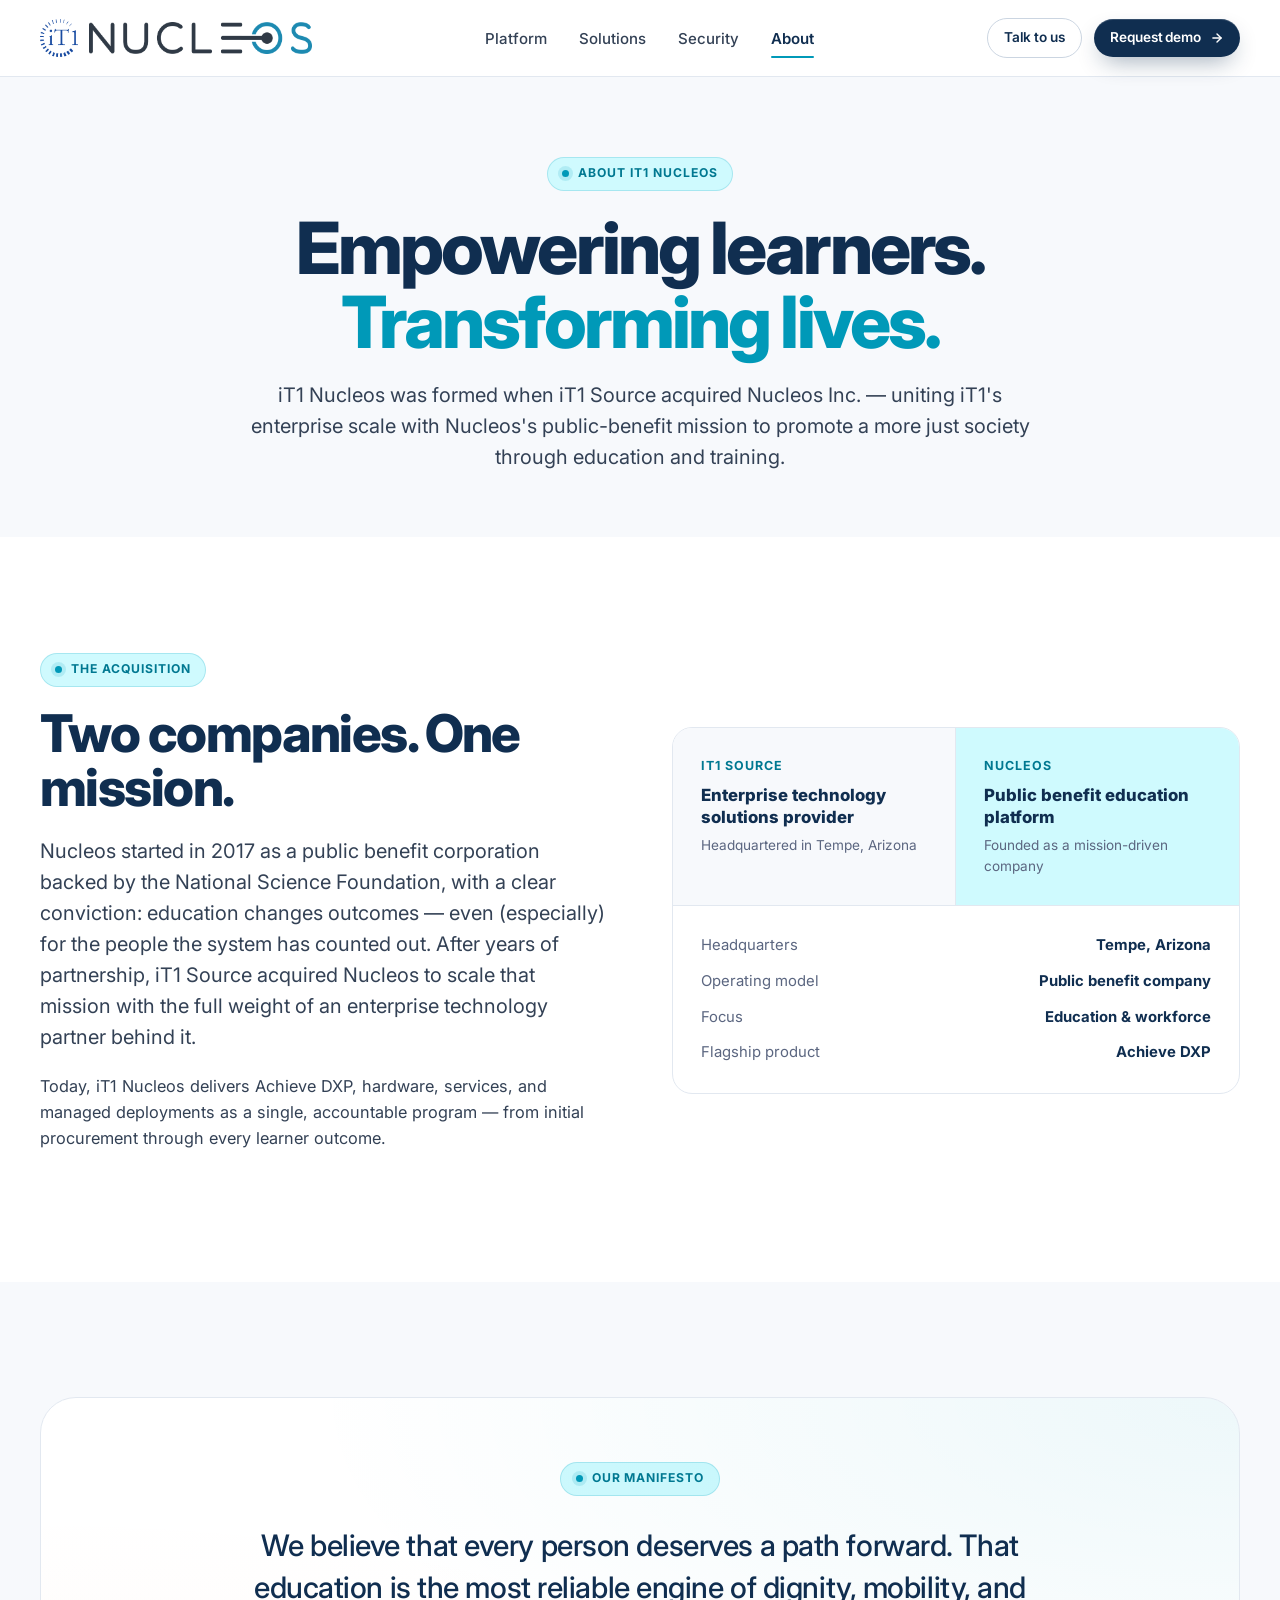
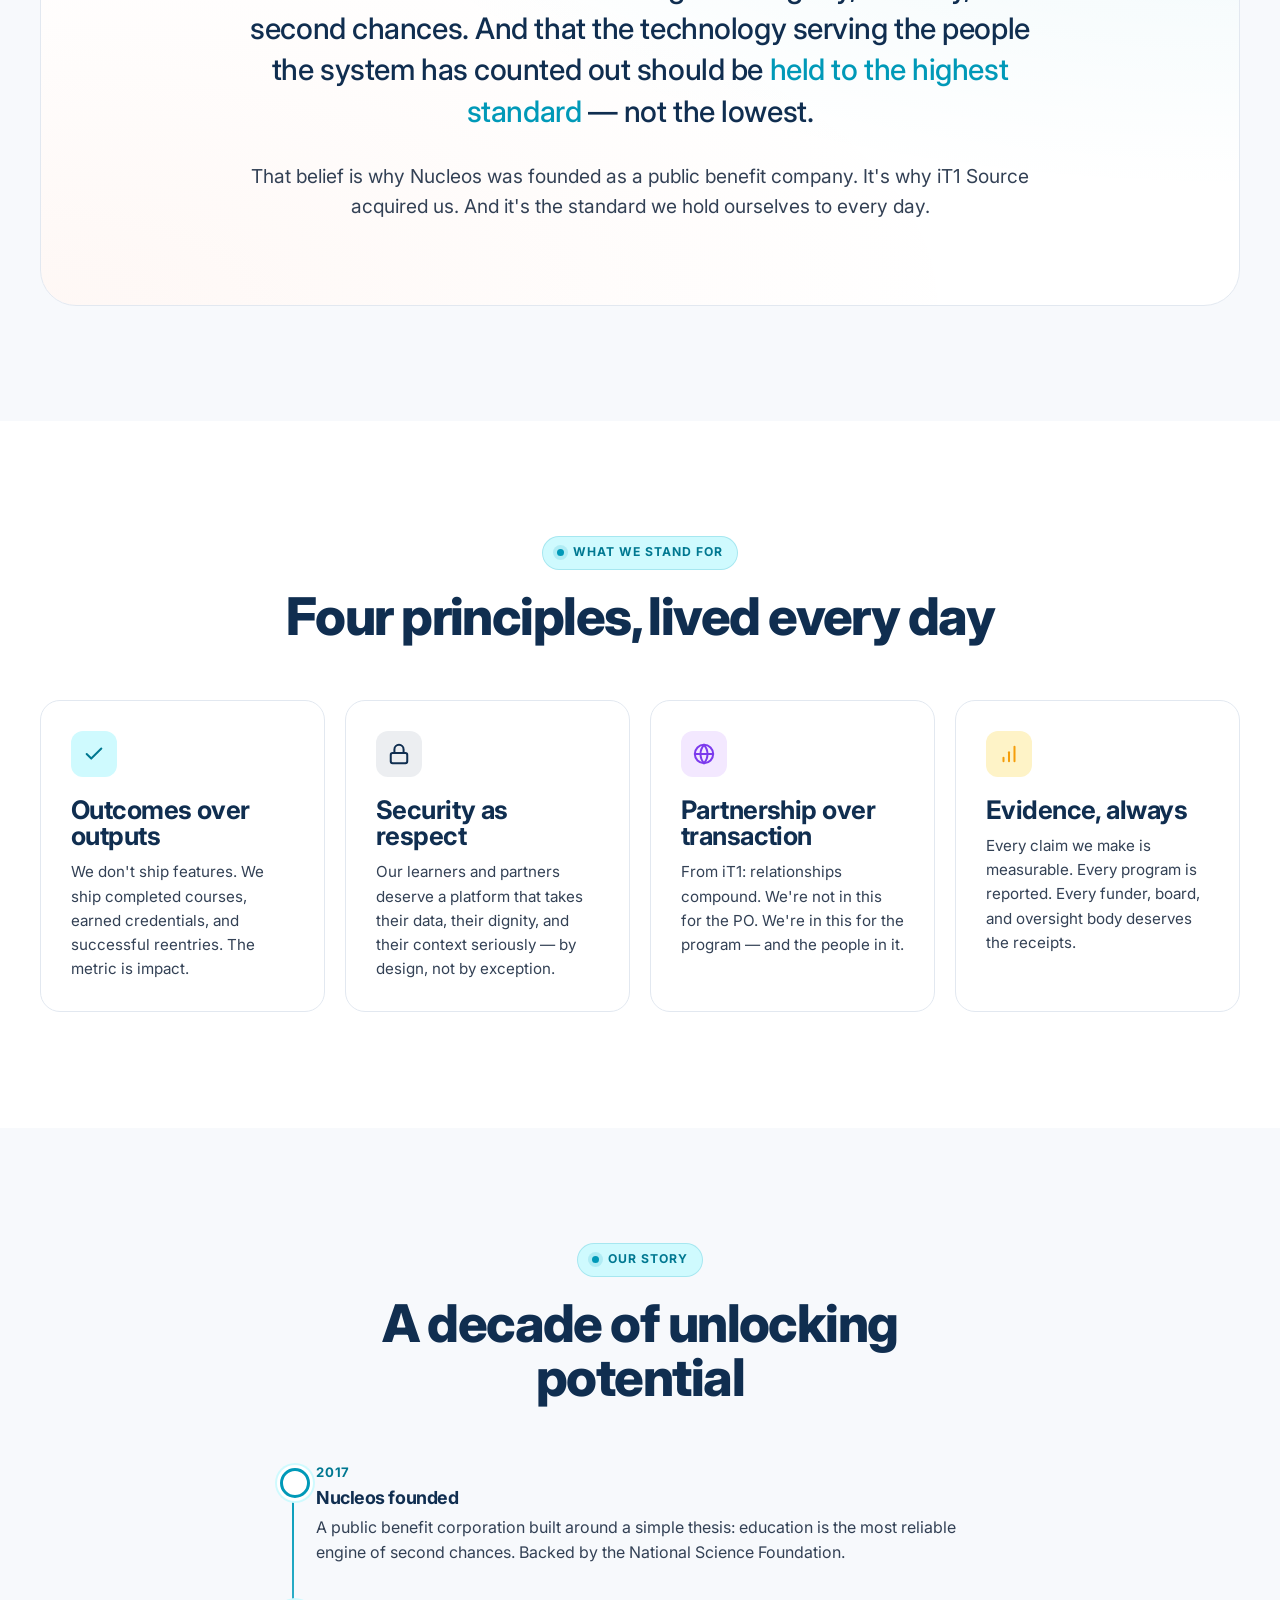
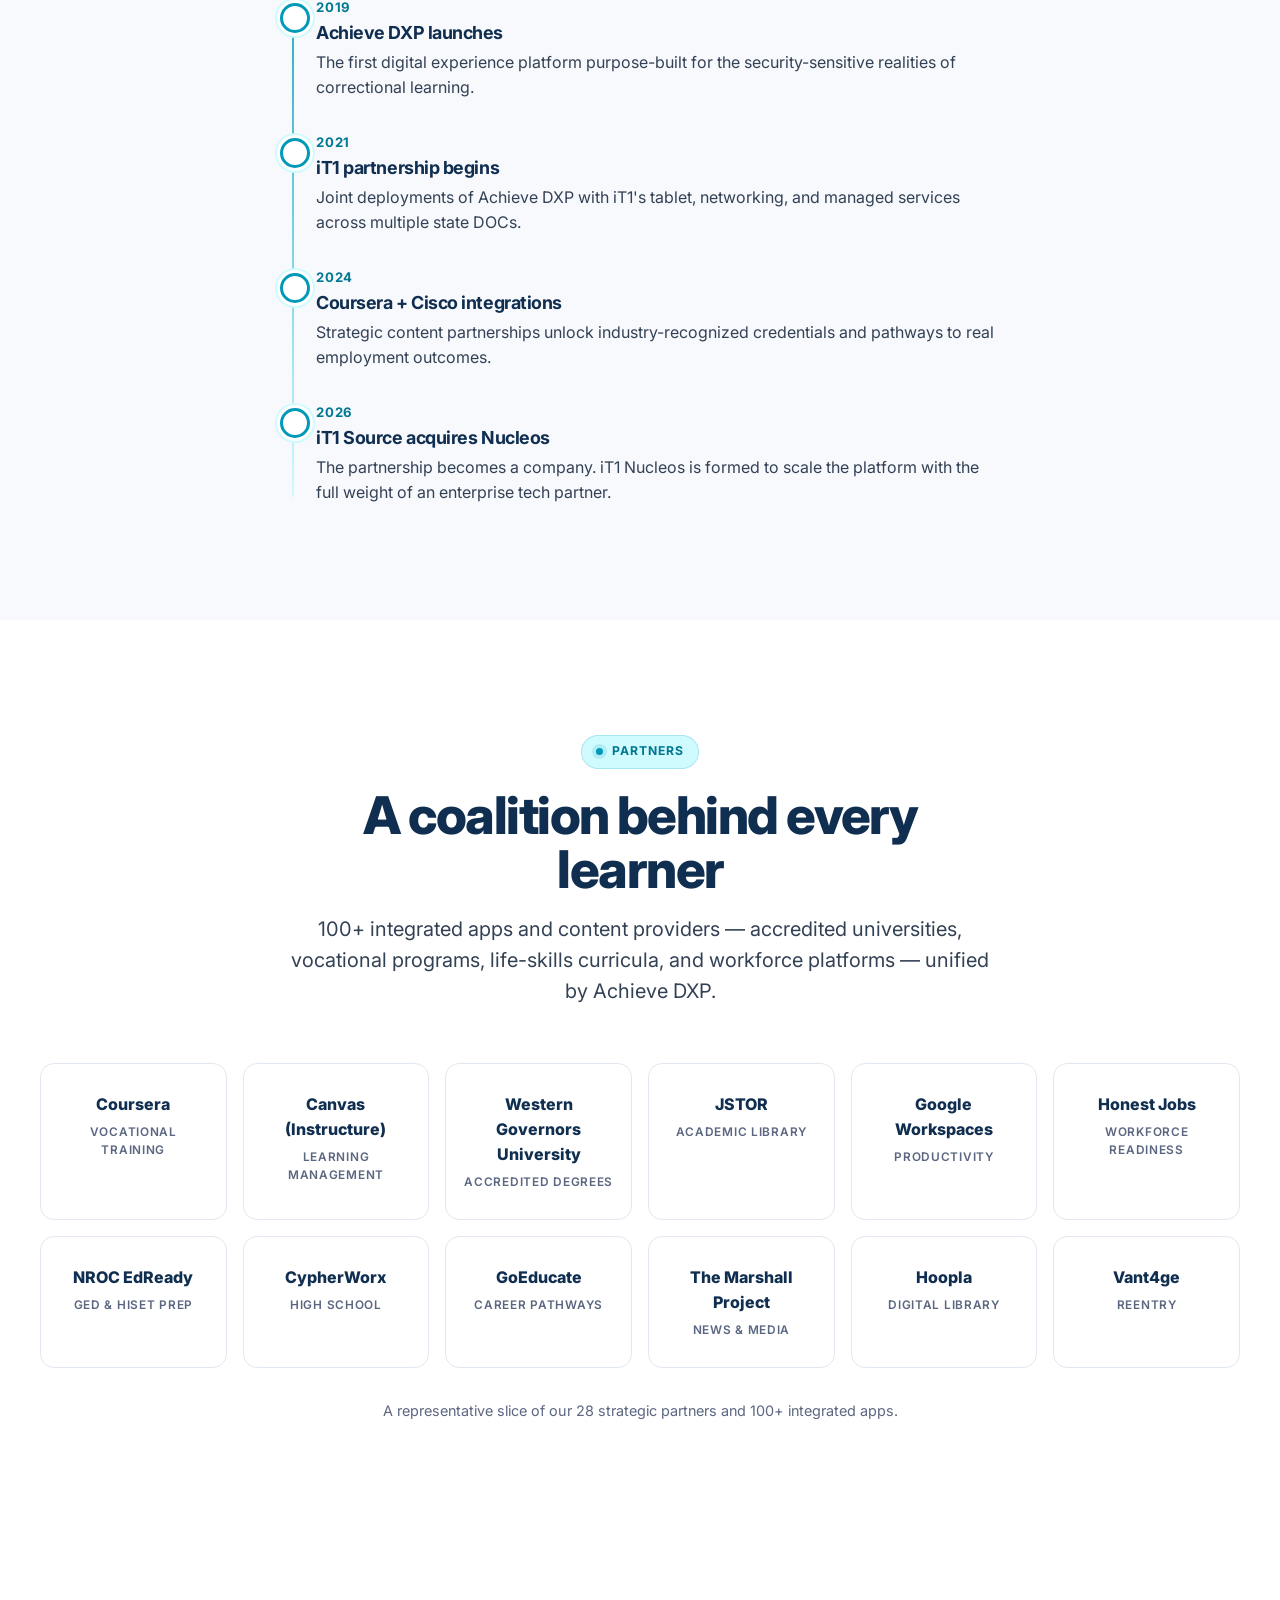
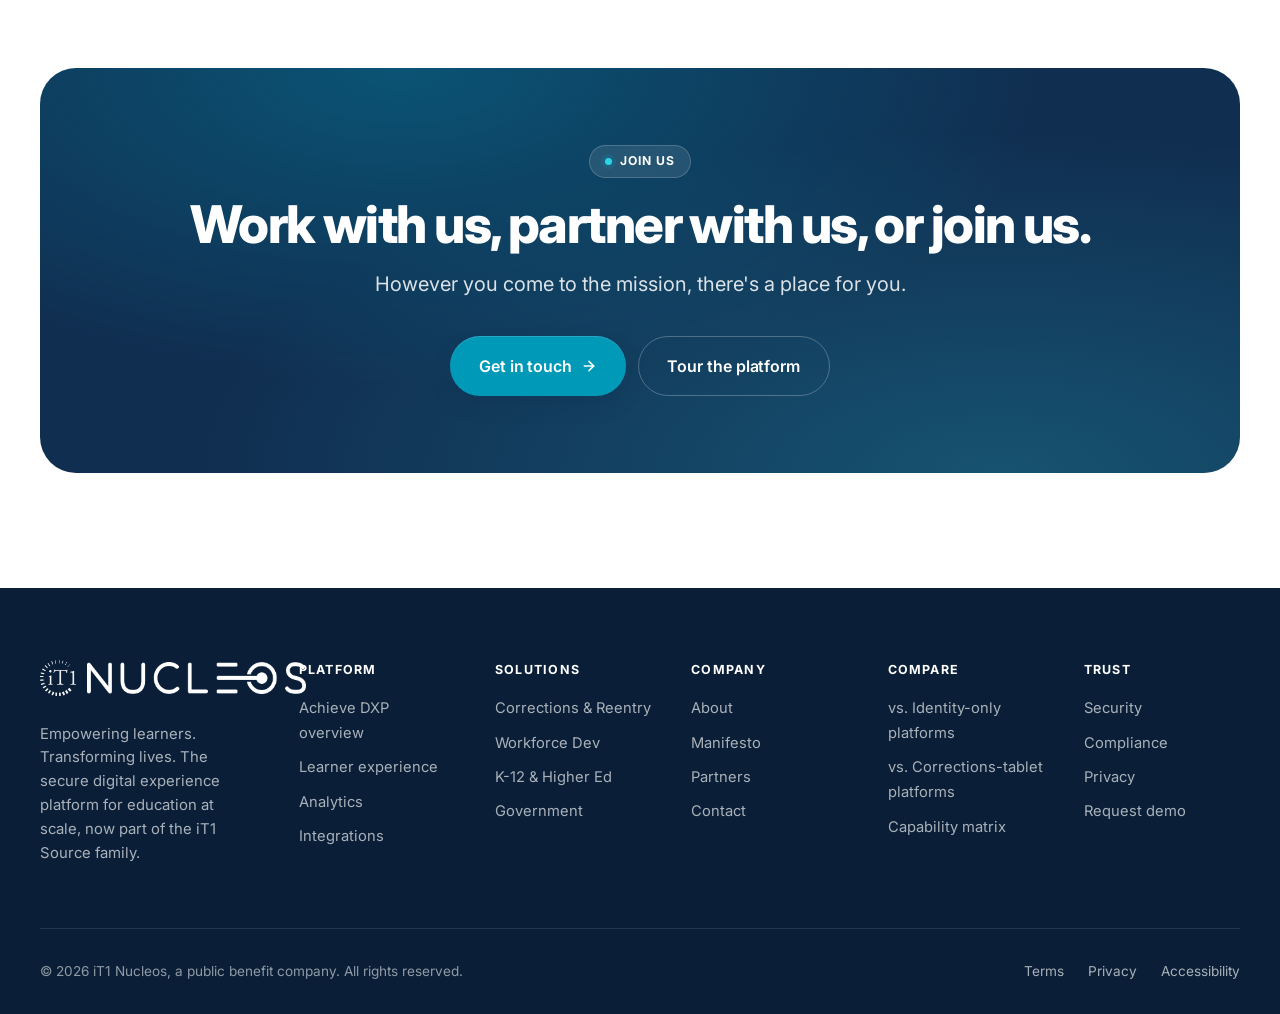
==== commit 9e10224f: "Strip explicit competitor names + fix Achieve DXP logo visibility Two fixes from preview review:  1." ====
--- a/about.html
+++ b/about.html
@@ -191,7 +191,7 @@
       <div class="footer-col"><h5>Platform</h5><ul><li><a href="platform.html">Achieve DXP overview</a></li><li><a href="platform.html#learner">Learner experience</a></li><li><a href="platform.html#analytics">Analytics</a></li><li><a href="platform.html">Integrations</a></li></ul></div>
       <div class="footer-col"><h5>Solutions</h5><ul><li><a href="solutions.html#corrections">Corrections &amp; Reentry</a></li><li><a href="solutions.html#workforce">Workforce Dev</a></li><li><a href="solutions.html#education">K-12 &amp; Higher Ed</a></li><li><a href="solutions.html#government">Government</a></li></ul></div>
       <div class="footer-col"><h5>Company</h5><ul><li><a href="about.html">About</a></li><li><a href="about.html#manifesto">Manifesto</a></li><li><a href="about.html#partners">Partners</a></li><li><a href="contact.html">Contact</a></li></ul></div>
-      <div class="footer-col"><h5>Compare</h5><ul><li><a href="vs-clever.html">vs. Clever &amp; ClassLink</a></li><li><a href="vs-viapath.html">vs. ViaPath / Securus</a></li><li><a href="platform.html#truth">Capability matrix</a></li></ul></div><div class="footer-col"><h5>Trust</h5><ul><li><a href="security.html">Security</a></li><li><a href="security.html#compliance">Compliance</a></li><li><a href="security.html#privacy">Privacy</a></li><li><a href="contact.html#demo">Request demo</a></li></ul></div>
+      <div class="footer-col"><h5>Compare</h5><ul><li><a href="vs-identity-platforms.html">vs. Identity-only platforms</a></li><li><a href="vs-tablet-vendors.html">vs. Corrections-tablet platforms</a></li><li><a href="platform.html#truth">Capability matrix</a></li></ul></div><div class="footer-col"><h5>Trust</h5><ul><li><a href="security.html">Security</a></li><li><a href="security.html#compliance">Compliance</a></li><li><a href="security.html#privacy">Privacy</a></li><li><a href="contact.html#demo">Request demo</a></li></ul></div>
     </div>
     <div class="footer-bottom"><span>&copy; 2026 iT1 Nucleos, a public benefit company. All rights reserved.</span><div class="legal"><a href="#">Terms</a><a href="#">Privacy</a><a href="#">Accessibility</a></div></div>
   </div>
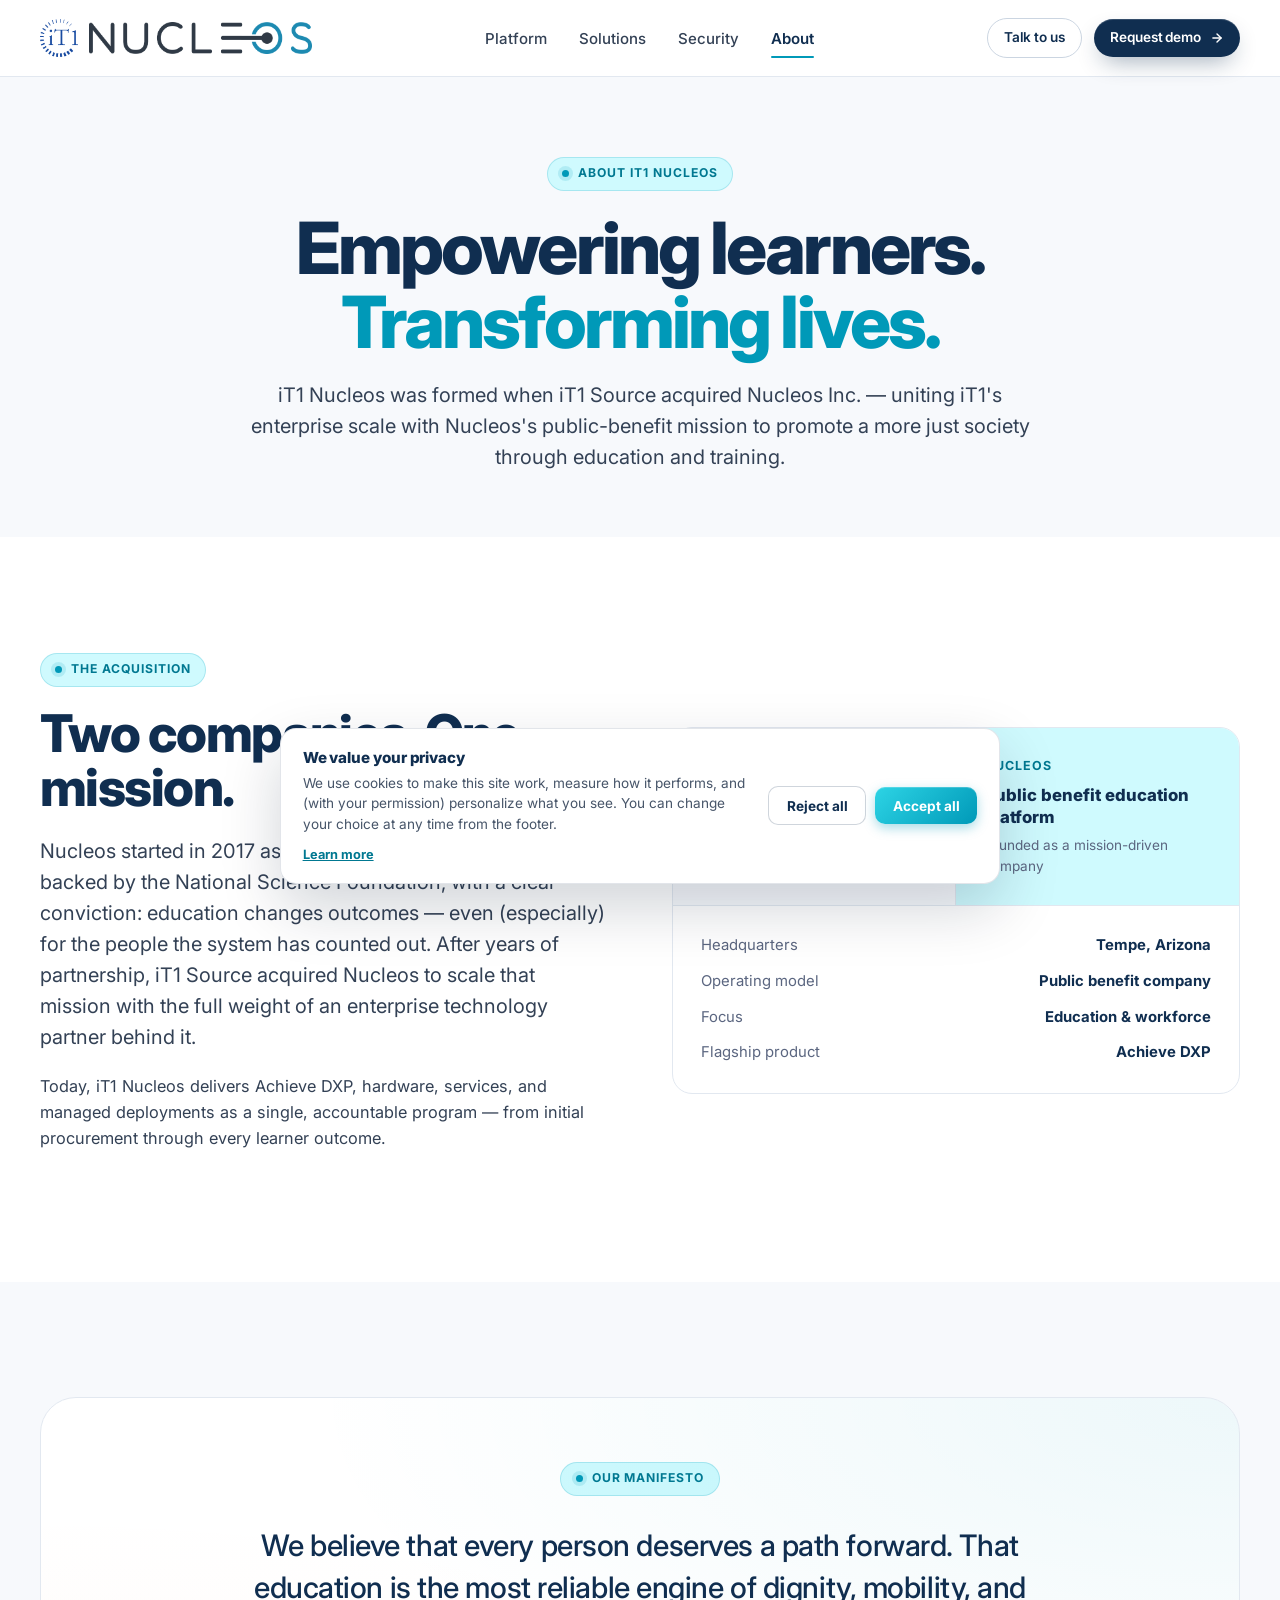
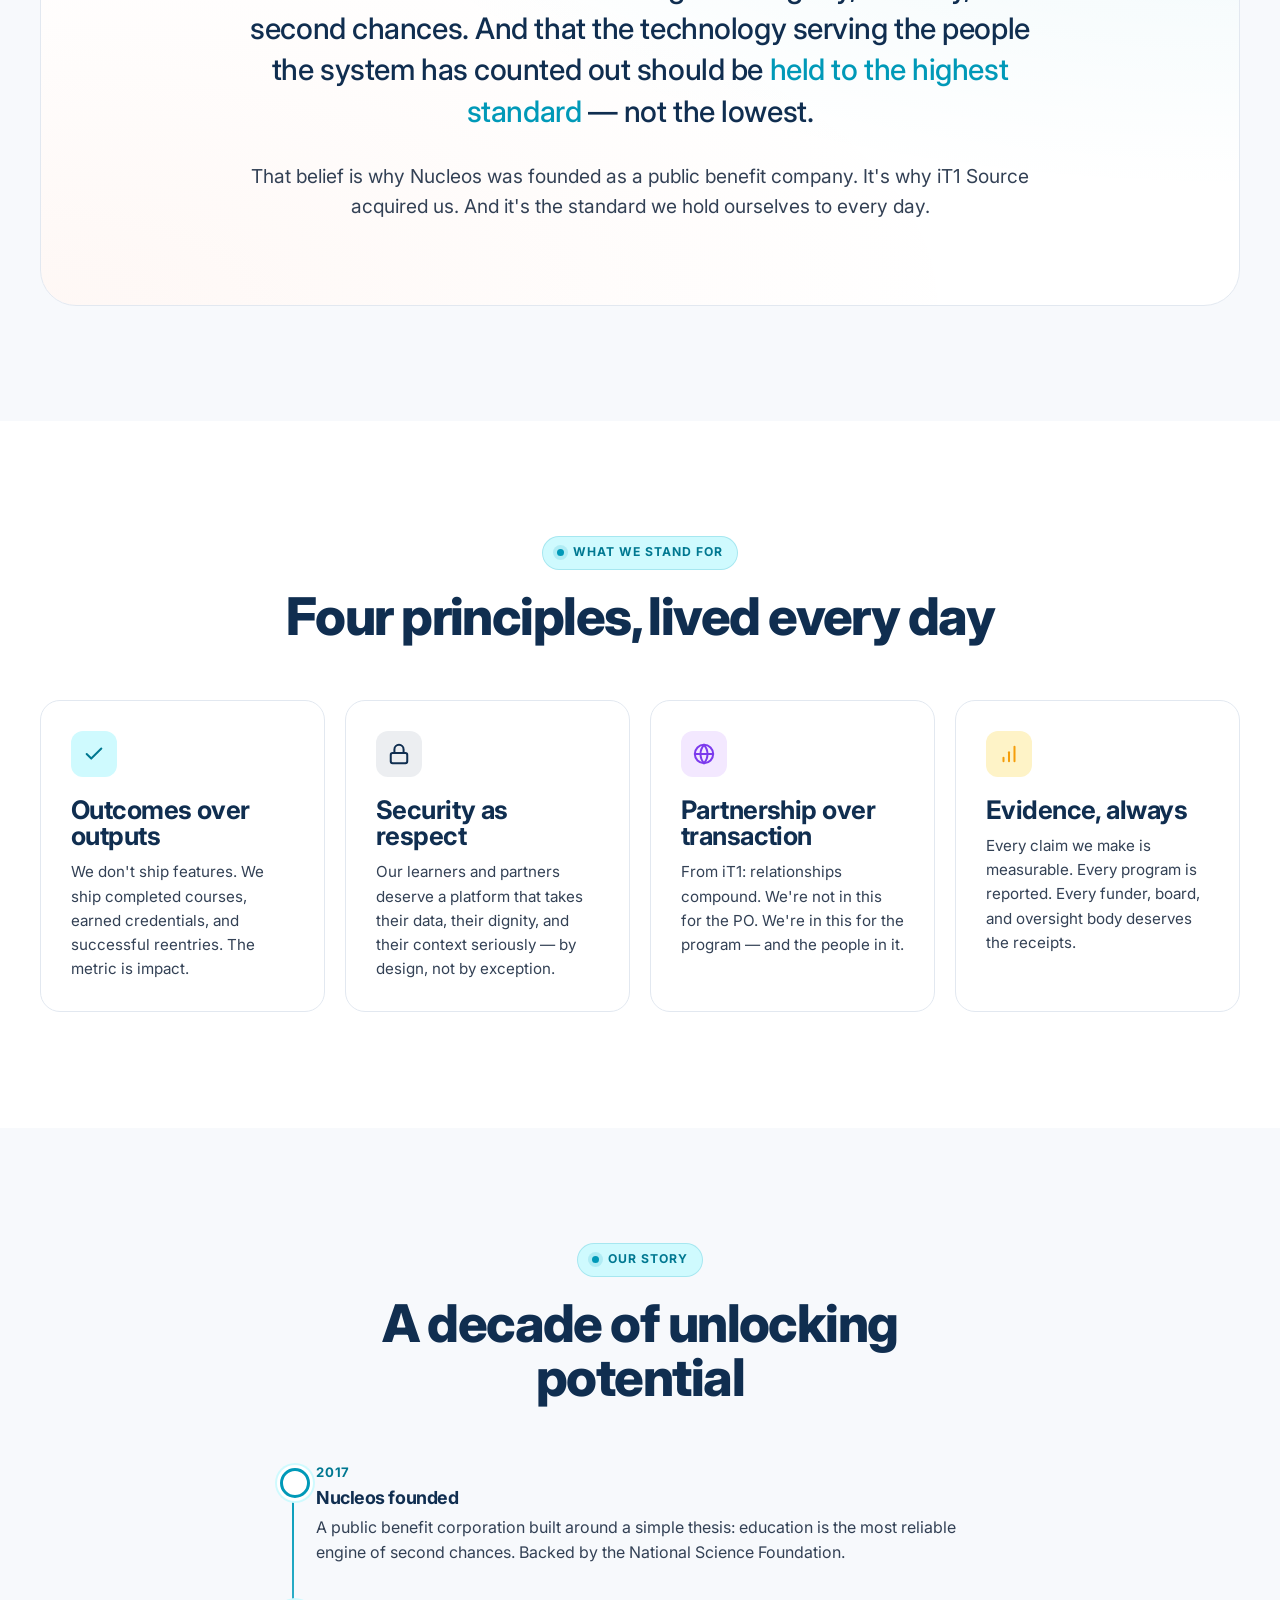
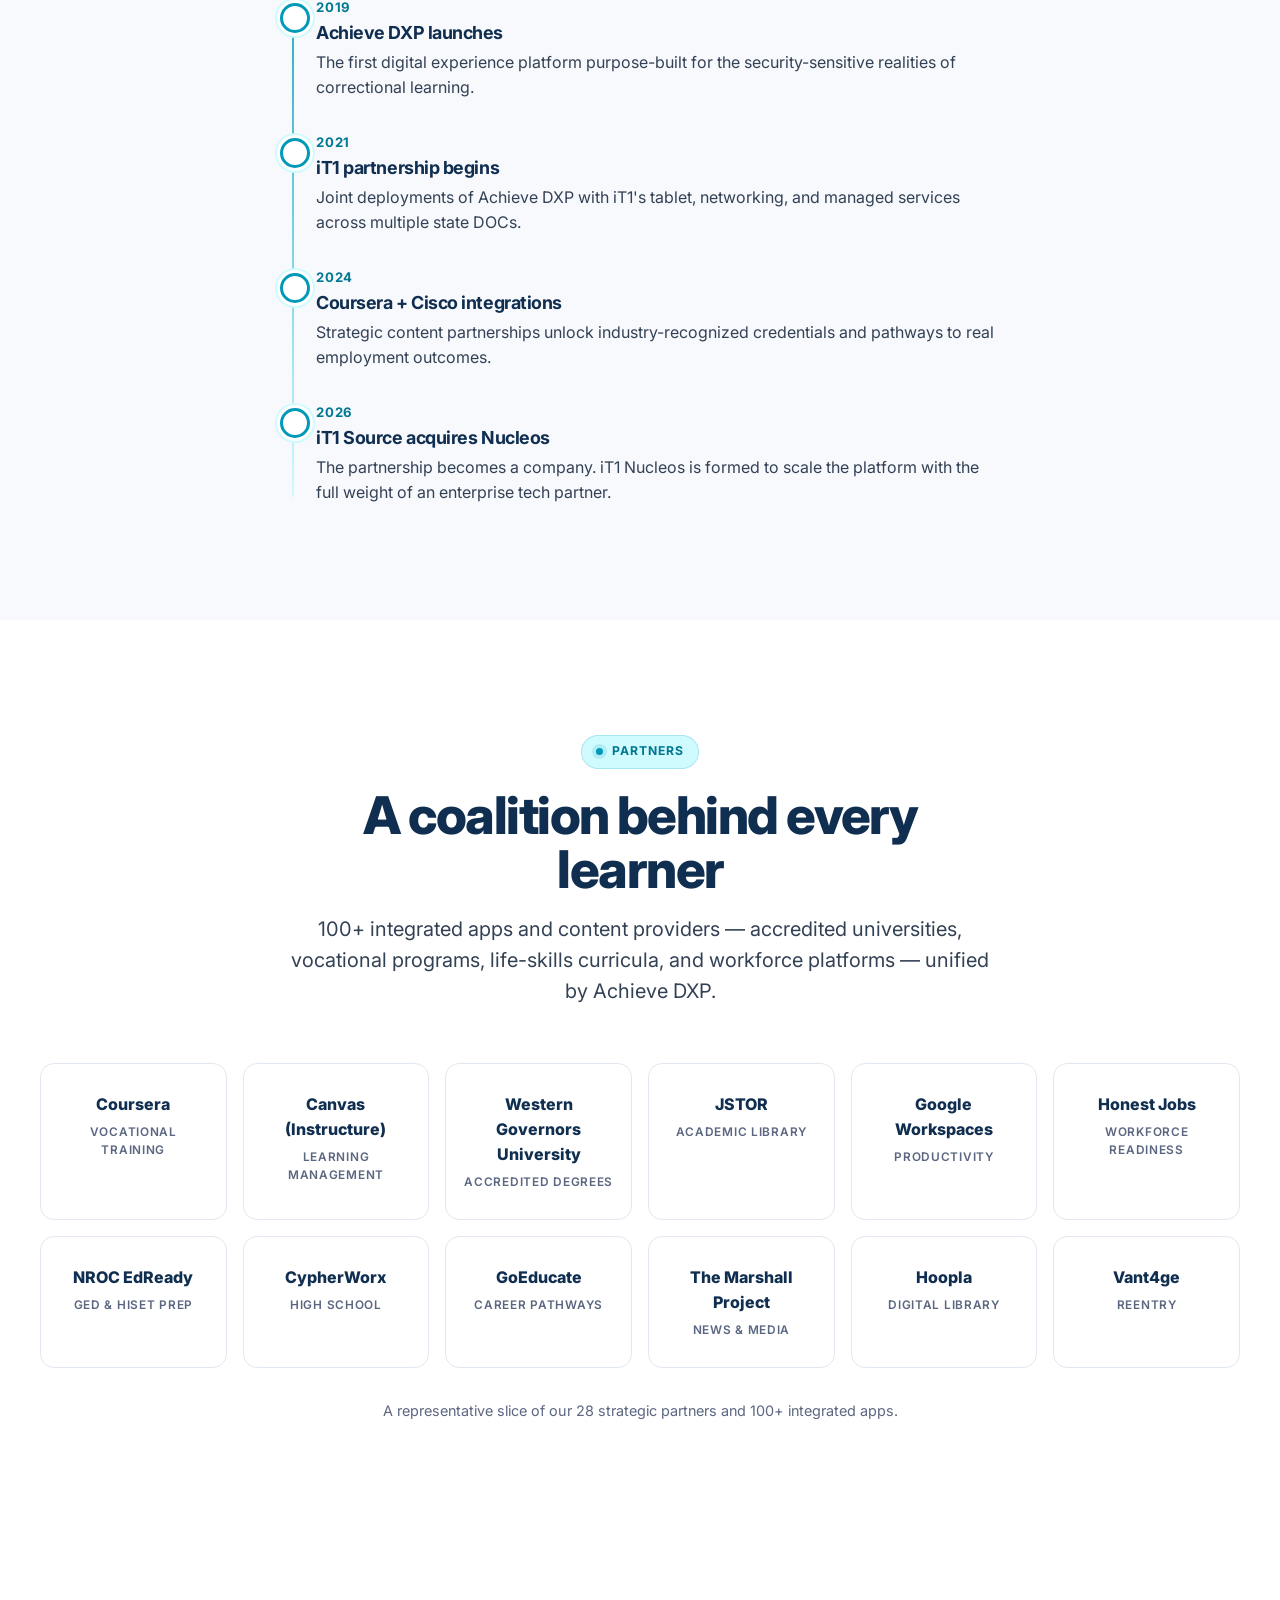
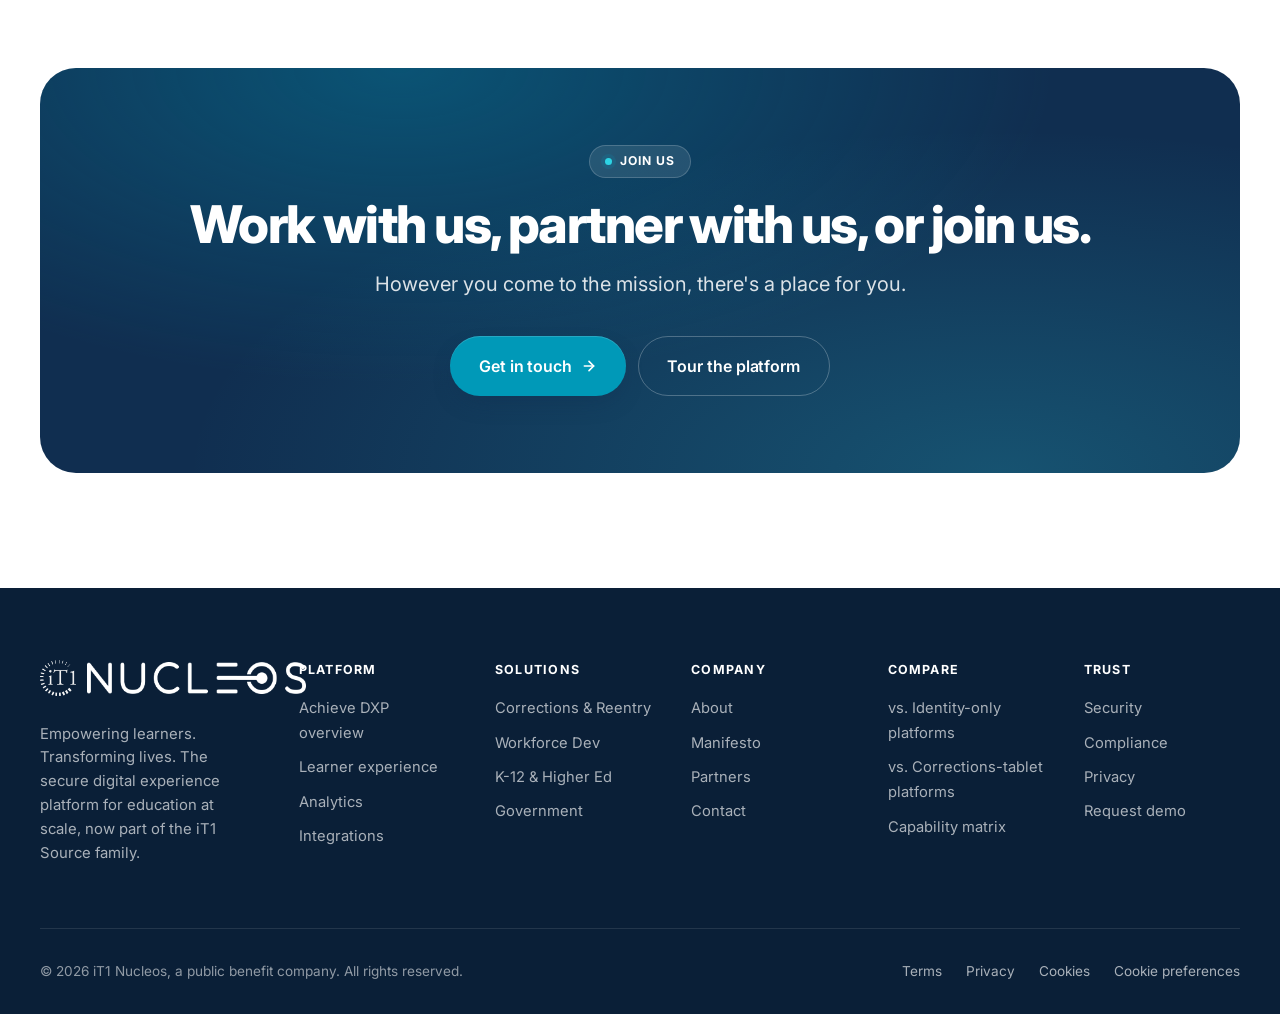
==== commit 2eb3cbed: "Add Terms, Privacy, Cookie Policy pages + site-wide cookie consent banner LEGAL PAGES (3 new) - priv" ====
--- a/about.html
+++ b/about.html
@@ -193,7 +193,7 @@
       <div class="footer-col"><h5>Company</h5><ul><li><a href="about.html">About</a></li><li><a href="about.html#manifesto">Manifesto</a></li><li><a href="about.html#partners">Partners</a></li><li><a href="contact.html">Contact</a></li></ul></div>
       <div class="footer-col"><h5>Compare</h5><ul><li><a href="vs-identity-platforms.html">vs. Identity-only platforms</a></li><li><a href="vs-tablet-vendors.html">vs. Corrections-tablet platforms</a></li><li><a href="platform.html#truth">Capability matrix</a></li></ul></div><div class="footer-col"><h5>Trust</h5><ul><li><a href="security.html">Security</a></li><li><a href="security.html#compliance">Compliance</a></li><li><a href="security.html#privacy">Privacy</a></li><li><a href="contact.html#demo">Request demo</a></li></ul></div>
     </div>
-    <div class="footer-bottom"><span>&copy; 2026 iT1 Nucleos, a public benefit company. All rights reserved.</span><div class="legal"><a href="#">Terms</a><a href="#">Privacy</a><a href="#">Accessibility</a></div></div>
+    <div class="footer-bottom"><span>&copy; 2026 iT1 Nucleos, a public benefit company. All rights reserved.</span><div class="legal"><a href="terms.html">Terms</a><a href="privacy.html">Privacy</a><a href="cookies.html">Cookies</a><a href="#" data-cookie-prefs>Cookie preferences</a></div></div>
   </div>
 </footer>
 
--- a/assets/css/styles.css
+++ b/assets/css/styles.css
@@ -4621,3 +4621,116 @@
   .brand-it1 { height: 26px; width: 26px; }
   .brand-logo { height: 22px; }
 }
+
+/* ============================================================
+   COOKIE CONSENT BANNER
+   ============================================================ */
+.cookie-banner {
+  position: fixed;
+  left: 50%;
+  bottom: 1rem;
+  transform: translate(-50%, 120%);
+  width: min(720px, calc(100% - 2rem));
+  z-index: 9999;
+  background: #fff;
+  border: 1px solid rgba(16, 46, 80, 0.12);
+  border-radius: 16px;
+  box-shadow:
+    0 24px 60px rgba(7, 23, 43, 0.18),
+    0 0 0 1px rgba(255, 255, 255, 0.5) inset;
+  font-family: 'Inter', system-ui, sans-serif;
+  opacity: 0;
+  pointer-events: none;
+  transition: transform 350ms cubic-bezier(0.16, 1, 0.3, 1), opacity 350ms ease;
+}
+.cookie-banner--visible {
+  transform: translate(-50%, 0);
+  opacity: 1;
+  pointer-events: auto;
+}
+.cookie-banner-inner {
+  display: grid;
+  grid-template-columns: 1fr auto;
+  gap: 1.25rem;
+  align-items: center;
+  padding: 1.1rem 1.35rem;
+}
+.cookie-banner-body { min-width: 0; }
+.cookie-banner-title {
+  font-size: 0.95rem;
+  font-weight: 800;
+  color: #102e50;
+  margin-bottom: 0.2rem;
+  letter-spacing: -0.005em;
+}
+.cookie-banner-text {
+  font-size: 0.85rem;
+  line-height: 1.5;
+  color: #475569;
+  margin: 0 0 0.4rem;
+}
+.cookie-banner-link {
+  font-size: 0.8rem;
+  font-weight: 700;
+  color: #007891;
+  text-decoration: underline;
+}
+.cookie-banner-link:hover { color: #005b6e; }
+.cookie-banner-actions {
+  display: flex;
+  gap: 0.55rem;
+  flex-shrink: 0;
+  align-items: center;
+}
+.cookie-btn {
+  font-family: inherit;
+  font-size: 0.85rem;
+  font-weight: 700;
+  padding: 0.65rem 1.1rem;
+  border-radius: 10px;
+  border: 1.5px solid transparent;
+  cursor: pointer;
+  transition: background 180ms, border-color 180ms, transform 180ms;
+  white-space: nowrap;
+}
+.cookie-btn:focus-visible {
+  outline: 2px solid #0099b8;
+  outline-offset: 2px;
+}
+.cookie-btn-reject {
+  background: #fff;
+  color: #102e50;
+  border-color: rgba(16, 46, 80, 0.2);
+}
+.cookie-btn-reject:hover {
+  background: #f6f8fb;
+  border-color: rgba(16, 46, 80, 0.4);
+}
+.cookie-btn-accept {
+  background: linear-gradient(135deg, #2dd4e5 0%, #0099b8 100%);
+  color: #fff;
+  border: none;
+  box-shadow: 0 4px 12px rgba(0, 153, 184, 0.35), inset 0 1px 0 rgba(255, 255, 255, 0.2);
+}
+.cookie-btn-accept:hover {
+  background: linear-gradient(135deg, #5fe3f0 0%, #00b3d4 100%);
+  transform: translateY(-1px);
+}
+
+@media (max-width: 640px) {
+  .cookie-banner { bottom: 0.75rem; }
+  .cookie-banner-inner {
+    grid-template-columns: 1fr;
+    gap: 0.85rem;
+    padding: 1rem 1.1rem;
+  }
+  .cookie-banner-actions {
+    width: 100%;
+    flex-direction: row;
+  }
+  .cookie-btn { flex: 1; padding: 0.7rem 0.5rem; }
+}
+
+@media (prefers-reduced-motion: reduce) {
+  .cookie-banner { transition: opacity 200ms ease; transform: translate(-50%, 0); }
+}
